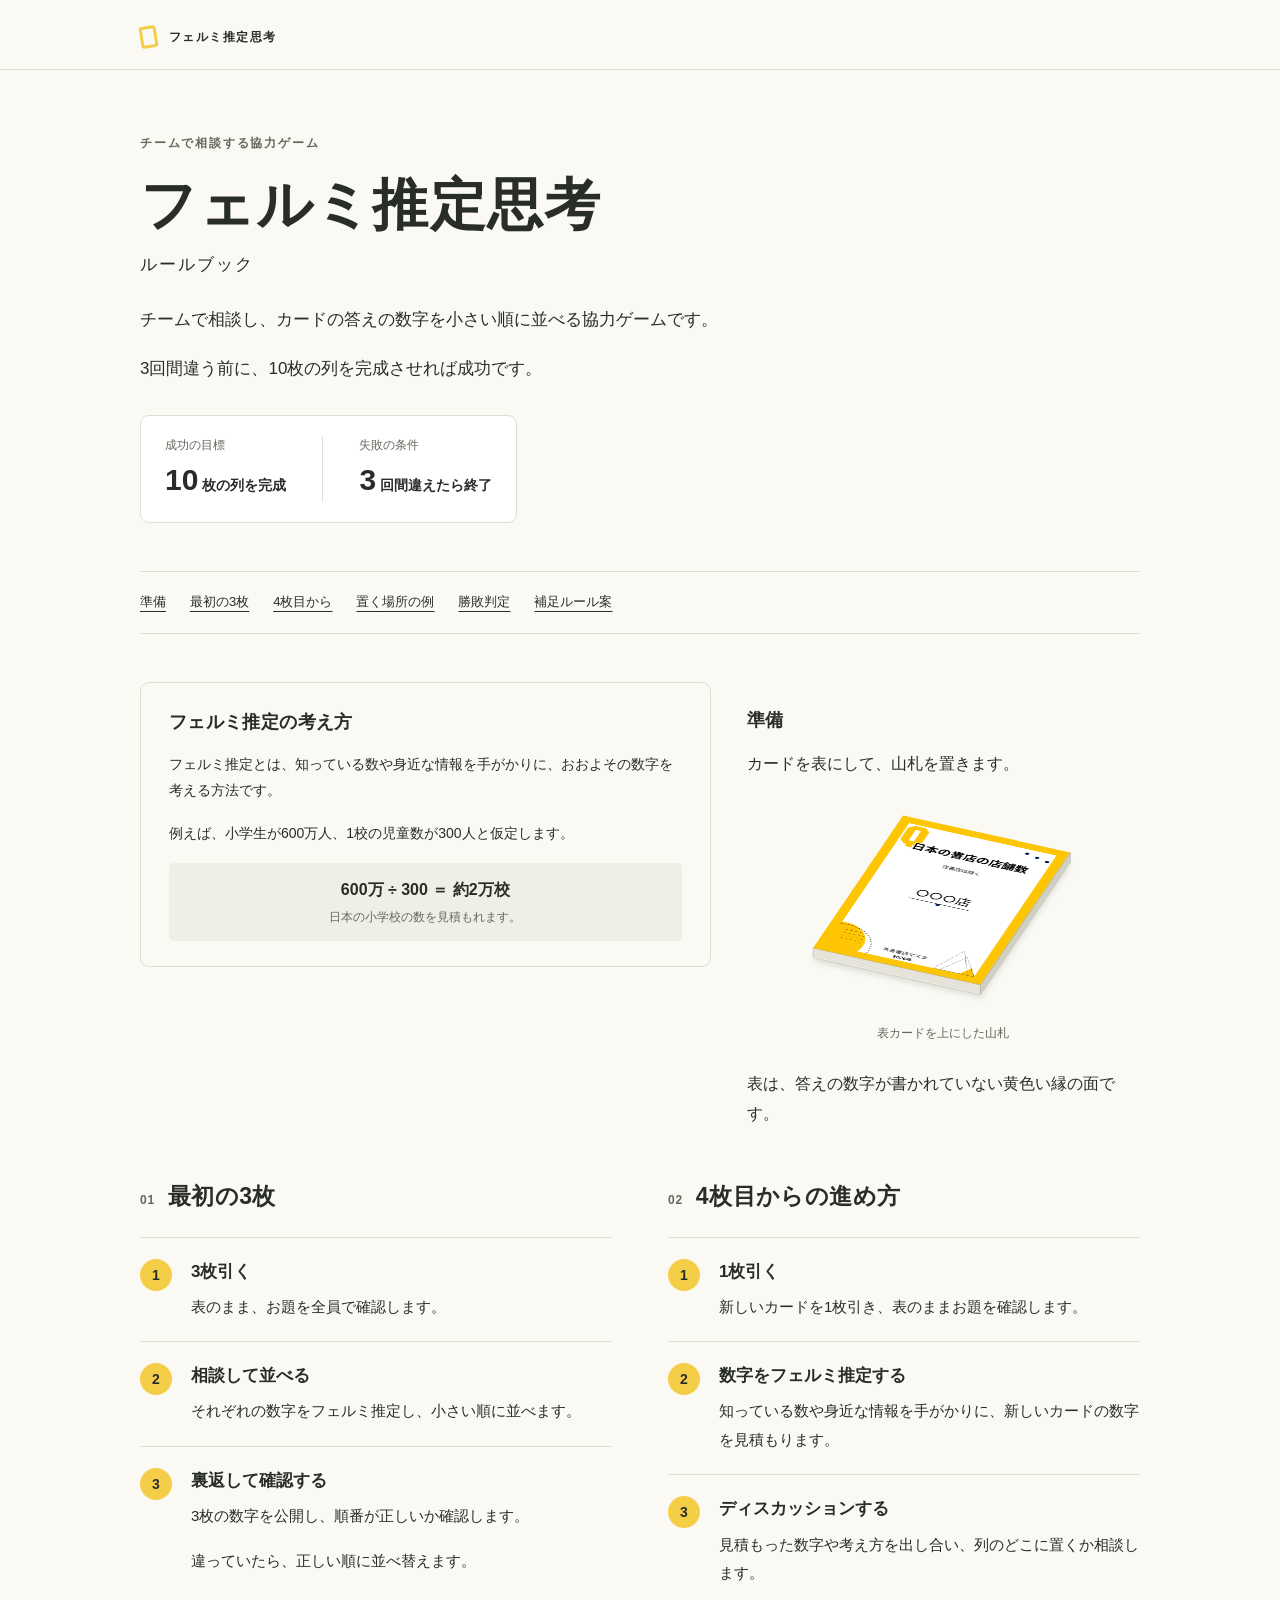
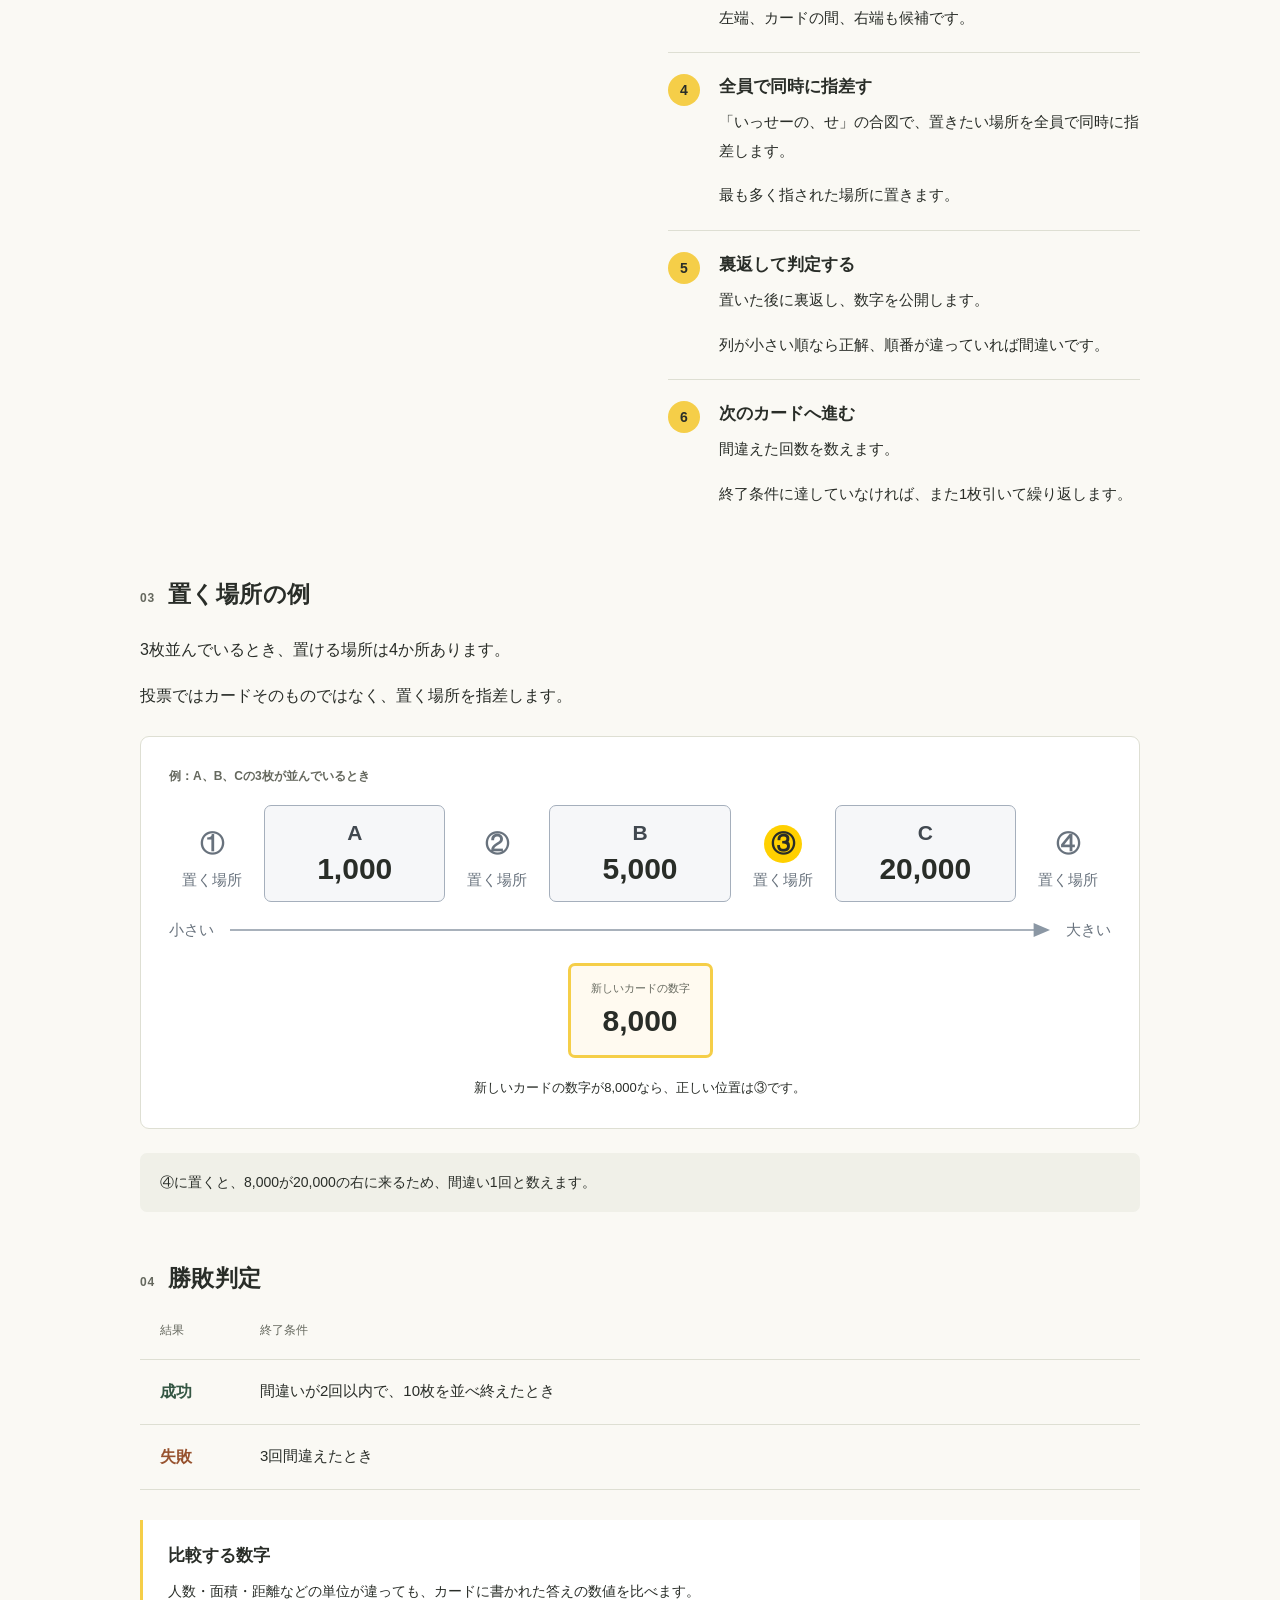
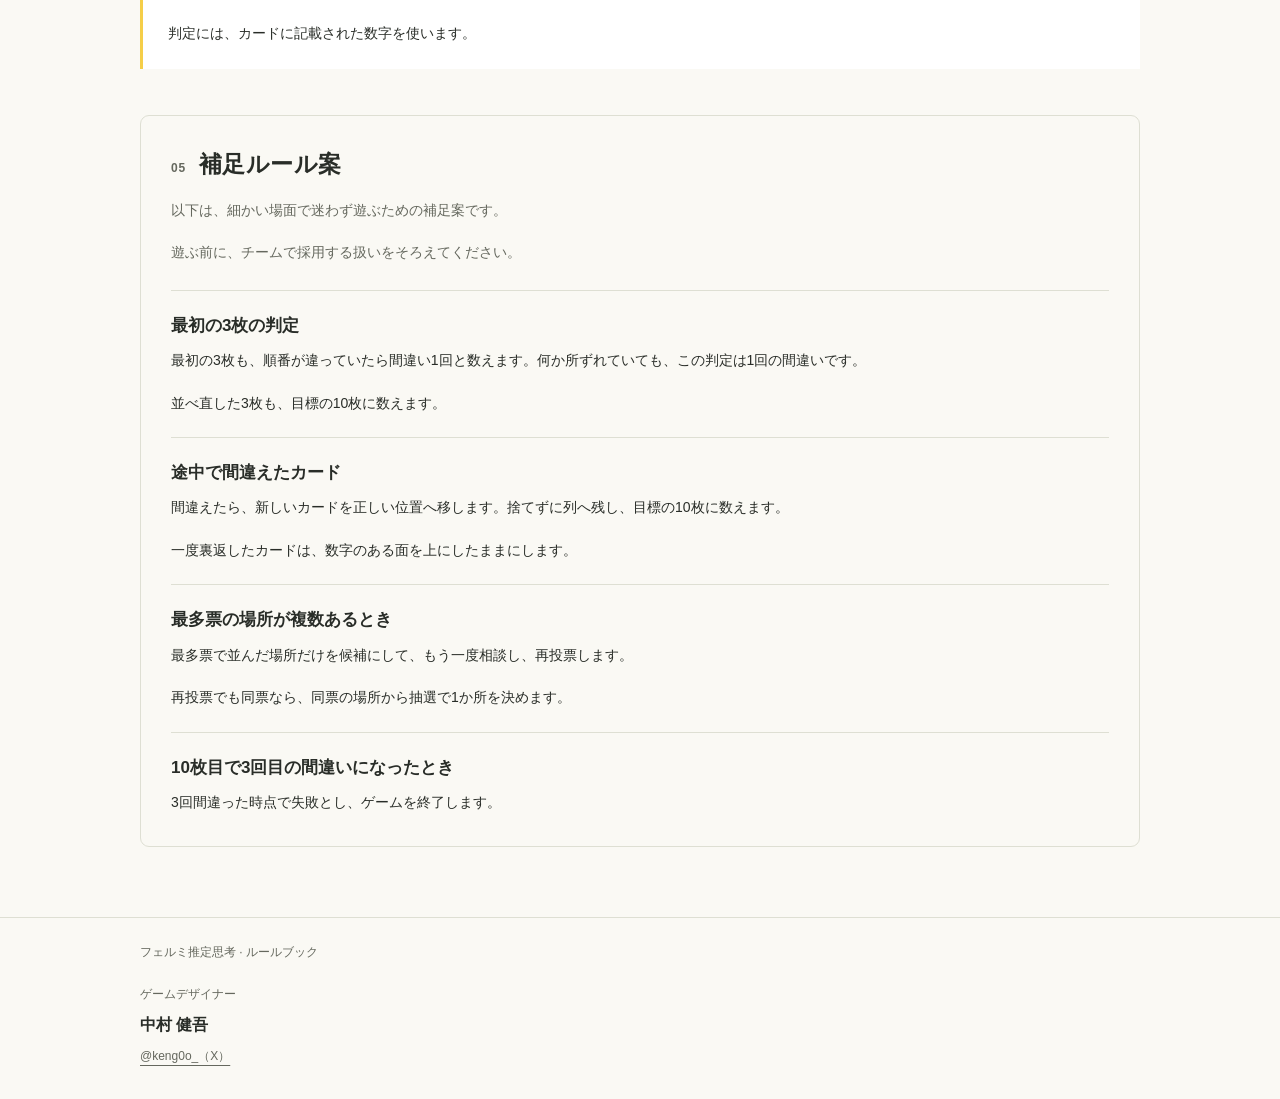
==== fermi/index.html @ b6923ceb "Refresh cached deck illustration" ====
<!doctype html>
<html lang="ja">
<head>
  <meta charset="utf-8">
  <meta name="viewport" content="width=device-width, initial-scale=1">
  <meta name="theme-color" content="#f5ce48">
  <meta name="description" content="チームで相談し、カードの答えの数字を小さい順に並べる協力ゲーム「フェルミ推定思考」のルールブック。3回間違う前に、10枚の列を完成させれば成功です。">
  <title>フェルミ推定思考｜ルールブック</title>
  <style>
    :root { color-scheme: light; --paper: #faf9f4; --ink: #292d28; --muted: #65685e; --line: #dedfd3; --yellow: #f5ce48; --green: #355744; }
    * { box-sizing: border-box; }
    html { scroll-behavior: smooth; scroll-padding-top: 24px; }
    body { margin: 0; background: var(--paper); color: var(--ink); font-family: -apple-system, BlinkMacSystemFont, "Hiragino Kaku Gothic ProN", "Yu Gothic", Meiryo, sans-serif; font-size: 16px; line-height: 1.9; overflow-wrap: anywhere; }
    a { color: inherit; text-decoration-thickness: 1px; text-underline-offset: 5px; }
    a:focus-visible { outline: 3px solid var(--green); outline-offset: 5px; }
    .skip { position: absolute; top: 12px; left: 12px; padding: 6px 16px; background: white; transform: translateY(-180%); }
    .skip:focus { transform: translateY(0); }
    .wrap { width: min(100% - 64px, 1000px); margin-inline: auto; }
    .masthead { padding: 26px 0 20px; border-bottom: 1px solid var(--line); font-size: 12px; font-weight: 700; letter-spacing: .12em; }
    .masthead .wrap { display: flex; align-items: center; gap: 12px; }
    .mark { width: 17px; height: 22px; border: 3px solid var(--yellow); border-radius: 3px; transform: rotate(-9deg); }
    .hero { padding: 62px 0 48px; }
    .eyebrow { margin: 0 0 14px; font-size: 12px; color: var(--muted); font-weight: 700; letter-spacing: .15em; }
    h1 { margin: 0; font-size: clamp(30px, 5.5vw, 56px); line-height: 1.3; font-weight: 800; letter-spacing: .02em; }
    .subtitle { display: block; margin-top: 13px; font-size: 17px; font-weight: 500; letter-spacing: .12em; }
    .intro { max-width: 620px; margin: 28px 0 0; font-size: 17px; }
    .goal { display: flex; gap: 36px; margin: 30px 0 0; padding: 20px 24px; width: fit-content; border: 1px solid var(--line); background: #fff; border-radius: 9px; }
    .goal div + div { padding-left: 36px; border-left: 1px solid var(--line); }
    .goal dt { font-size: 12px; color: var(--muted); line-height: 1.5; }
    .goal dd { margin: 3px 0 0; font-size: 14px; font-weight: 700; line-height: 1.5; }
    .goal strong { font-size: 30px; margin-right: 4px; }
    .contents { display: flex; flex-wrap: wrap; gap: 10px 24px; padding: 18px 0; border-block: 1px solid var(--line); font-size: 13px; }
    main { padding-bottom: 70px; }
    .section { padding-top: 48px; }
    .section-head { display: flex; align-items: baseline; gap: 13px; margin-bottom: 22px; }
    .section-number { color: var(--muted); font-size: 12px; font-weight: 600; letter-spacing: .06em; }
    h2 { margin: 0; font-size: 23px; line-height: 1.6; letter-spacing: .02em; }
    h3 { margin: 0 0 8px; font-size: 17px; line-height: 1.6; }
    p { margin: 0 0 16px; }
    p:last-child { margin-bottom: 0; }
    .basics { display: grid; grid-template-columns: 1.45fr 1fr; gap: 36px; align-items: start; }
    .explanation { padding: 25px 28px; border: 1px solid var(--line); border-radius: 9px; }
    .explanation h2 { font-size: 18px; margin-bottom: 14px; }
    .explanation p { font-size: 14px; }
    .formula { margin-top: 17px; padding: 12px 16px; border-radius: 5px; background: #efefe6; font-size: 16px; font-weight: 700; text-align: center; }
    .formula small { display: block; font-size: 12px; font-weight: 400; color: var(--muted); }
    .prepare { padding-top: 24px; }
    .prepare h2 { font-size: 18px; margin-bottom: 14px; }
    .deck-figure { margin: 20px 0 24px; text-align: center; }
    .deck-figure img { display: block; width: min(100%, 300px); height: auto; margin-inline: auto; }
    .deck-figure figcaption { margin-top: 6px; font-size: 12px; color: var(--muted); }
    .steps { list-style: none; margin: 0; padding: 0; counter-reset: step; }
    .steps li { counter-increment: step; display: grid; grid-template-columns: 35px 1fr; column-gap: 16px; padding: 20px 0; border-top: 1px solid var(--line); }
    .steps li::before { content: counter(step); display: grid; place-items: center; width: 32px; height: 32px; margin-top: 1px; background: var(--yellow); border-radius: 50%; font-size: 14px; font-weight: 800; line-height: 1; }
    .steps p { font-size: 15px; }
    .play { display: grid; grid-template-columns: 1fr 1fr; gap: 56px; }
    .play .section-head { min-height: 37px; }
    .figure { margin: 24px 0; padding: 28px; border: 1px solid var(--line); background: white; border-radius: 9px; }
    .figure-label { margin: 0 0 17px; font-size: 12px; font-weight: 700; color: var(--muted); }
    .insertion { display: grid; grid-template-columns: 1fr 2.1fr 1fr 2.1fr 1fr 2.1fr 1fr; align-items: start; gap: 9px; }
    .slot { display: flex; flex-direction: column; align-items: center; gap: 6px; padding-top: 20px; color: #68727d; line-height: 1.4; }
    .slot-number { display: grid; place-items: center; width: 38px; height: 38px; border-radius: 50%; font-size: 24px; font-weight: 600; }
    .slot.correct .slot-number { color: #292d28; background: #ffd000; }
    .slot-label { font-size: 15px; white-space: nowrap; }
    .number-card { padding: 13px 6px; border: 1.5px solid #a5afbc; border-radius: 7px; background: #f6f7f9; text-align: center; font-size: 30px; font-weight: 750; line-height: 1.3; font-variant-numeric: tabular-nums; white-space: nowrap; }
    .card-label { display: block; margin-bottom: 3px; font-size: 21px; color: #414850; }
    .order-direction { display: flex; align-items: center; gap: 16px; margin-top: 17px; color: #68727d; font-size: 15px; line-height: 1.5; }
    .order-direction span { white-space: nowrap; }
    .order-direction svg { flex: 1; min-width: 0; height: 20px; }
    .new-card { width: 145px; margin: 22px auto 0; padding: 15px 10px; border: 3px solid var(--yellow); background: #fffaf0; }
    .new-card small { display: block; font-size: 11px; font-weight: 500; color: var(--muted); margin-bottom: 5px; }
    .figure figcaption { margin-top: 18px; font-size: 13px; text-align: center; }
    .note { padding: 16px 20px; background: #f0f0e8; border-radius: 7px; font-size: 14px; }
    .results { width: 100%; border-collapse: collapse; margin-top: 18px; font-size: 15px; }
    .results th, .results td { padding: 17px 20px; text-align: left; border-bottom: 1px solid var(--line); vertical-align: top; }
    .results thead th { padding-top: 0; font-size: 12px; color: var(--muted); font-weight: 500; }
    .results tbody th { width: 100px; font-size: 16px; white-space: nowrap; }
    .success { color: var(--green); }
    .failure { color: #97522e; }
    .compare { margin-top: 30px; padding: 22px 25px; border-left: 3px solid var(--yellow); background: #fff; }
    .compare p { font-size: 14px; }
    .optional { margin-top: 46px; padding: 30px; border: 1px solid var(--line); border-radius: 9px; }
    .optional .section-head { margin-bottom: 14px; }
    .optional-intro { margin-bottom: 24px; font-size: 14px; color: var(--muted); }
    .optional-rule { padding: 21px 0; border-top: 1px solid var(--line); }
    .optional-rule:last-child { padding-bottom: 0; }
    .optional-rule p { font-size: 14px; }
    footer { border-top: 1px solid var(--line); padding: 23px 0 32px; font-size: 12px; color: var(--muted); }
    .designer-credit { margin-top: 20px; }
    .designer-credit p { margin-bottom: 4px; }
    .designer-credit p:last-child { margin-bottom: 0; }
    .designer-name { font-size: 16px; font-weight: 700; color: var(--ink); }
    @media (max-width: 720px) {
      .wrap { width: calc(100% - 40px); }
      .masthead { padding: 20px 0 16px; }
      .hero { padding: 38px 0 30px; }
      .intro { font-size: 15px; margin-top: 24px; }
      .goal { gap: 20px; padding: 16px 20px; width: 100%; }
      .goal div { flex: 1; }
      .goal div + div { padding-left: 20px; }
      .goal strong { font-size: 28px; }
      .contents { gap: 9px 19px; font-size: 12px; }
      .basics, .play { grid-template-columns: 1fr; gap: 0; }
      .section { padding-top: 35px; }
      h2 { font-size: 21px; }
      .explanation { padding: 21px; }
      .prepare { padding-top: 28px; }
      .steps li { column-gap: 12px; }
      .figure { padding: 20px 12px; }
      .insertion { grid-template-columns: minmax(22px, .6fr) minmax(0, 1.5fr) minmax(22px, .6fr) minmax(0, 1.5fr) minmax(22px, .6fr) minmax(0, 1.5fr) minmax(22px, .6fr); gap: 3px; }
      .slot { gap: 5px; padding-top: 10px; }
      .slot-number { width: 100%; max-width: 26px; height: auto; aspect-ratio: 1; font-size: 18px; }
      .slot-label { font-size: 11px; text-align: center; }
      .slot-label span { display: block; }
      .number-card { font-size: clamp(12px, 3.5vw, 22px); padding: 12px 2px; }
      .card-label { font-size: 16px; margin-bottom: 5px; }
      .order-direction { gap: 8px; margin-top: 12px; font-size: 12px; }
      .new-card { width: 118px; padding: 11px 6px; font-size: 20px; }
      .figure figcaption { text-align: left; padding-inline: 6px; }
      .results th, .results td { padding: 15px 9px; }
      .results tbody th { width: 63px; }
      .compare { padding: 20px; }
      .optional { padding: 23px 20px; margin-top: 35px; }
      main { padding-bottom: 45px; }
    }
    @media (prefers-reduced-motion: reduce) { html { scroll-behavior: auto; } }
    @media print {
      body { background: white; font-size: 11pt; line-height: 1.6; }
      .wrap { width: 100%; max-width: none; }
      .masthead, .contents, .skip { display: none; }
      .hero { padding: 0 0 20px; }
      h1 { font-size: 28pt; }
      .intro { font-size: 11pt; margin-top: 15px; }
      .goal { margin-top: 16px; padding: 12px 20px; }
      .section { padding-top: 24px; }
      .basics, .play { display: block; }
      .prepare { padding-top: 20px; }
      .steps li { padding: 12px 0; break-inside: avoid; }
      .figure, .deck-figure, .results tr, .compare, .optional-rule { break-inside: avoid; }
      .optional { margin-top: 24px; padding: 20px; }
      h2, h3 { break-after: avoid; }
      main { padding-bottom: 0; }
      footer { margin-top: 24px; padding: 16px 0 0; break-inside: avoid; }
      * { print-color-adjust: exact; -webkit-print-color-adjust: exact; }
    }
  </style>
</head>
<body>
  <a class="skip" href="#rules">ルール本文へ</a>
  <header>
    <div class="masthead"><div class="wrap"><span class="mark" aria-hidden="true"></span>フェルミ推定思考</div></div>
    <div class="hero wrap">
      <p class="eyebrow">チームで相談する協力ゲーム</p>
      <h1>フェルミ推定思考<span class="subtitle">ルールブック</span></h1>
      <div class="intro">
        <p>チームで相談し、カードの答えの数字を小さい順に並べる協力ゲームです。</p>
        <p>3回間違う前に、10枚の列を完成させれば成功です。</p>
      </div>
      <dl class="goal">
        <div><dt>成功の目標</dt><dd><strong>10</strong>枚の列を完成</dd></div>
        <div><dt>失敗の条件</dt><dd><strong>3</strong>回間違えたら終了</dd></div>
      </dl>
    </div>
  </header>
  <main class="wrap" id="rules">
    <nav class="contents" aria-label="目次">
      <a href="#prepare">準備</a>
      <a href="#first-three">最初の3枚</a>
      <a href="#next-cards">4枚目から</a>
      <a href="#placement">置く場所の例</a>
      <a href="#result">勝敗判定</a>
      <a href="#optional">補足ルール案</a>
    </nav>
    <div class="basics section">
      <section class="explanation" aria-labelledby="estimation-title">
        <h2 id="estimation-title">フェルミ推定の考え方</h2>
        <p>フェルミ推定とは、知っている数や身近な情報を手がかりに、おおよその数字を考える方法です。</p>
        <p>例えば、小学生が600万人、1校の児童数が300人と仮定します。</p>
        <div class="formula">600万 ÷ 300 ＝ 約2万校<small>日本の小学校の数を見積もれます。</small></div>
      </section>
      <section class="prepare" id="prepare" aria-labelledby="prepare-title">
        <h2 id="prepare-title">準備</h2>
        <p>カードを表にして、山札を置きます。</p>
        <figure class="deck-figure">
          <img src="./assets/card-deck.svg?v=flat-stack" width="398" height="288" alt="黄色い縁の表カードを上にして、卓上に平らに重ねた山札。先頭のお題は「日本の書店の店舗数」です。" decoding="async">
          <figcaption>表カードを上にした山札</figcaption>
        </figure>
        <p>表は、答えの数字が書かれていない黄色い縁の面です。</p>
      </section>
    </div>
    <div class="play">
      <section class="section" id="first-three" aria-labelledby="first-title">
        <div class="section-head"><span class="section-number" aria-hidden="true">01</span><h2 id="first-title">最初の3枚</h2></div>
        <ol class="steps">
          <li><div><h3>3枚引く</h3><p>表のまま、お題を全員で確認します。</p></div></li>
          <li><div><h3>相談して並べる</h3><p>それぞれの数字をフェルミ推定し、小さい順に並べます。</p></div></li>
          <li><div><h3>裏返して確認する</h3><p>3枚の数字を公開し、順番が正しいか確認します。</p><p>違っていたら、正しい順に並べ替えます。</p></div></li>
        </ol>
      </section>
      <section class="section" id="next-cards" aria-labelledby="next-title">
        <div class="section-head"><span class="section-number" aria-hidden="true">02</span><h2 id="next-title">4枚目からの進め方</h2></div>
        <ol class="steps">
          <li><div><h3>1枚引く</h3><p>新しいカードを1枚引き、表のままお題を確認します。</p></div></li>
          <li><div><h3>数字をフェルミ推定する</h3><p>知っている数や身近な情報を手がかりに、新しいカードの数字を見積もります。</p></div></li>
          <li><div><h3>ディスカッションする</h3><p>見積もった数字や考え方を出し合い、列のどこに置くか相談します。</p><p>左端、カードの間、右端も候補です。</p></div></li>
          <li><div><h3>全員で同時に指差す</h3><p>「いっせーの、せ」の合図で、置きたい場所を全員で同時に指差します。</p><p>最も多く指された場所に置きます。</p></div></li>
          <li><div><h3>裏返して判定する</h3><p>置いた後に裏返し、数字を公開します。</p><p>列が小さい順なら正解、順番が違っていれば間違いです。</p></div></li>
          <li><div><h3>次のカードへ進む</h3><p>間違えた回数を数えます。</p><p>終了条件に達していなければ、また1枚引いて繰り返します。</p></div></li>
        </ol>
      </section>
    </div>
    <section class="section" id="placement" aria-labelledby="placement-title">
      <div class="section-head"><span class="section-number" aria-hidden="true">03</span><h2 id="placement-title">置く場所の例</h2></div>
      <p>3枚並んでいるとき、置ける場所は4か所あります。</p>
      <p>投票ではカードそのものではなく、置く場所を指差します。</p>
      <figure class="figure">
        <p class="figure-label">例：A、B、Cの3枚が並んでいるとき</p>
        <div class="placement-diagram" role="img" aria-label="カードAは1,000、Bは5,000、Cは20,000で、左から小さい順に並んでいます。置く場所は、Aの左が①、AとBの間が②、BとCの間が③、Cの右が④です。8,000を置く正しい場所の③を黄色で示しています。">
          <div class="insertion" aria-hidden="true">
            <div class="slot"><span class="slot-number">①</span><span class="slot-label">置く<span>場所</span></span></div>
            <div class="number-card"><span class="card-label">A</span>1,000</div>
            <div class="slot"><span class="slot-number">②</span><span class="slot-label">置く<span>場所</span></span></div>
            <div class="number-card"><span class="card-label">B</span>5,000</div>
            <div class="slot correct"><span class="slot-number">③</span><span class="slot-label">置く<span>場所</span></span></div>
            <div class="number-card"><span class="card-label">C</span>20,000</div>
            <div class="slot"><span class="slot-number">④</span><span class="slot-label">置く<span>場所</span></span></div>
          </div>
          <div class="order-direction" aria-hidden="true">
            <span>小さい</span>
            <svg viewBox="0 0 800 20" preserveAspectRatio="none"><path d="M0 10H786" stroke="#8b97a4" stroke-width="1.5"/><path d="M784 3L800 10L784 17Z" fill="#8b97a4"/></svg>
            <span>大きい</span>
          </div>
        </div>
        <div class="number-card new-card"><small>新しいカードの数字</small>8,000</div>
        <figcaption>新しいカードの数字が8,000なら、正しい位置は③です。</figcaption>
      </figure>
      <p class="note">④に置くと、8,000が20,000の右に来るため、間違い1回と数えます。</p>
    </section>
    <section class="section" id="result" aria-labelledby="result-title">
      <div class="section-head"><span class="section-number" aria-hidden="true">04</span><h2 id="result-title">勝敗判定</h2></div>
      <table class="results" aria-label="ゲームの結果と終了条件">
        <thead><tr><th scope="col">結果</th><th scope="col">終了条件</th></tr></thead>
        <tbody>
          <tr><th scope="row" class="success">成功</th><td>間違いが2回以内で、10枚を並べ終えたとき</td></tr>
          <tr><th scope="row" class="failure">失敗</th><td>3回間違えたとき</td></tr>
        </tbody>
      </table>
      <div class="compare">
        <h3>比較する数字</h3>
        <p>人数・面積・距離などの単位が違っても、カードに書かれた答えの数値を比べます。</p>
        <p>判定には、カードに記載された数字を使います。</p>
      </div>
    </section>
    <section class="optional" id="optional" aria-labelledby="optional-title">
      <div class="section-head"><span class="section-number" aria-hidden="true">05</span><h2 id="optional-title">補足ルール案</h2></div>
      <div class="optional-intro">
        <p>以下は、細かい場面で迷わず遊ぶための補足案です。</p>
        <p>遊ぶ前に、チームで採用する扱いをそろえてください。</p>
      </div>
      <div class="optional-rule">
        <h3>最初の3枚の判定</h3>
        <p>最初の3枚も、順番が違っていたら間違い1回と数えます。何か所ずれていても、この判定は1回の間違いです。</p>
        <p>並べ直した3枚も、目標の10枚に数えます。</p>
      </div>
      <div class="optional-rule">
        <h3>途中で間違えたカード</h3>
        <p>間違えたら、新しいカードを正しい位置へ移します。捨てずに列へ残し、目標の10枚に数えます。</p>
        <p>一度裏返したカードは、数字のある面を上にしたままにします。</p>
      </div>
      <div class="optional-rule">
        <h3>最多票の場所が複数あるとき</h3>
        <p>最多票で並んだ場所だけを候補にして、もう一度相談し、再投票します。</p>
        <p>再投票でも同票なら、同票の場所から抽選で1か所を決めます。</p>
      </div>
      <div class="optional-rule">
        <h3>10枚目で3回目の間違いになったとき</h3>
        <p>3回間違った時点で失敗とし、ゲームを終了します。</p>
      </div>
    </section>
  </main>
  <footer>
    <div class="wrap">
      <p>フェルミ推定思考 · ルールブック</p>
      <div class="designer-credit">
        <p>ゲームデザイナー</p>
        <p class="designer-name">中村 健吾</p>
        <p><a href="https://x.com/keng0o_" target="_blank" rel="noopener noreferrer">@keng0o_（X）</a></p>
      </div>
    </div>
  </footer>
</body>
</html>
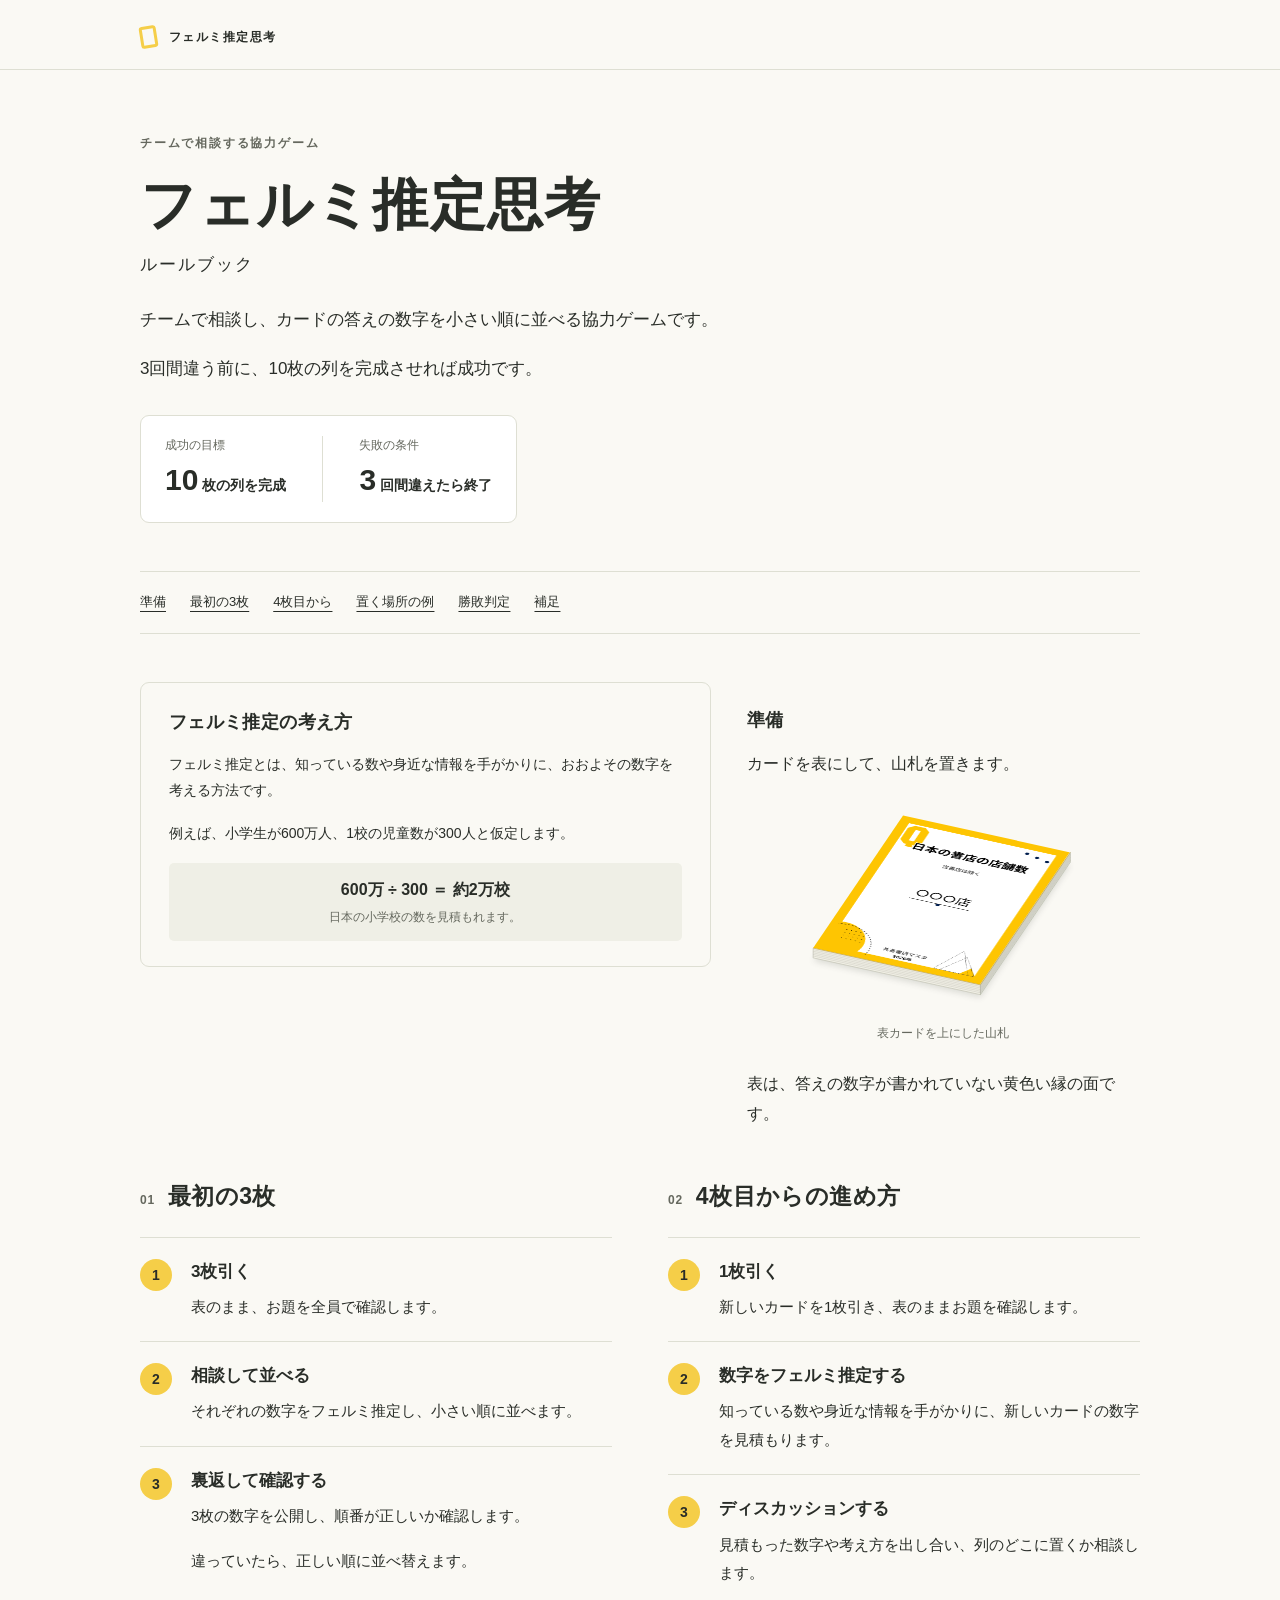
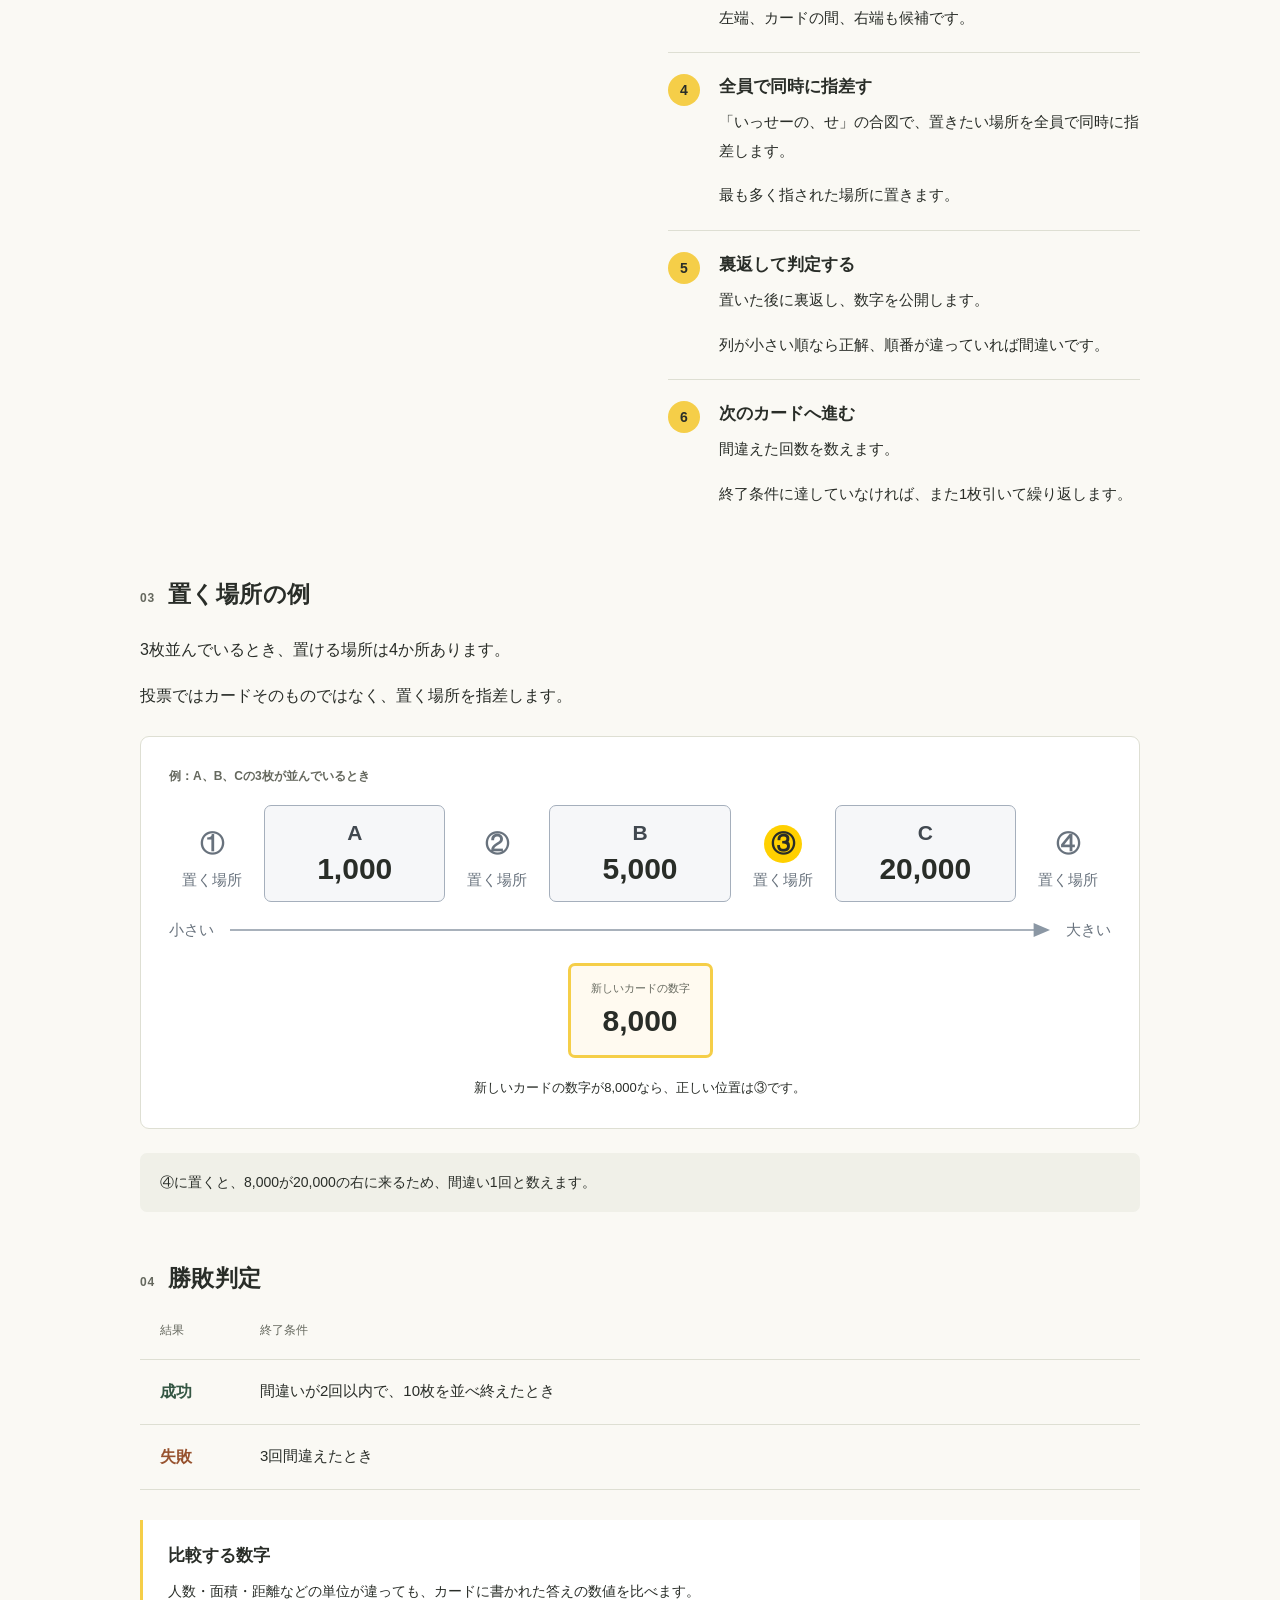
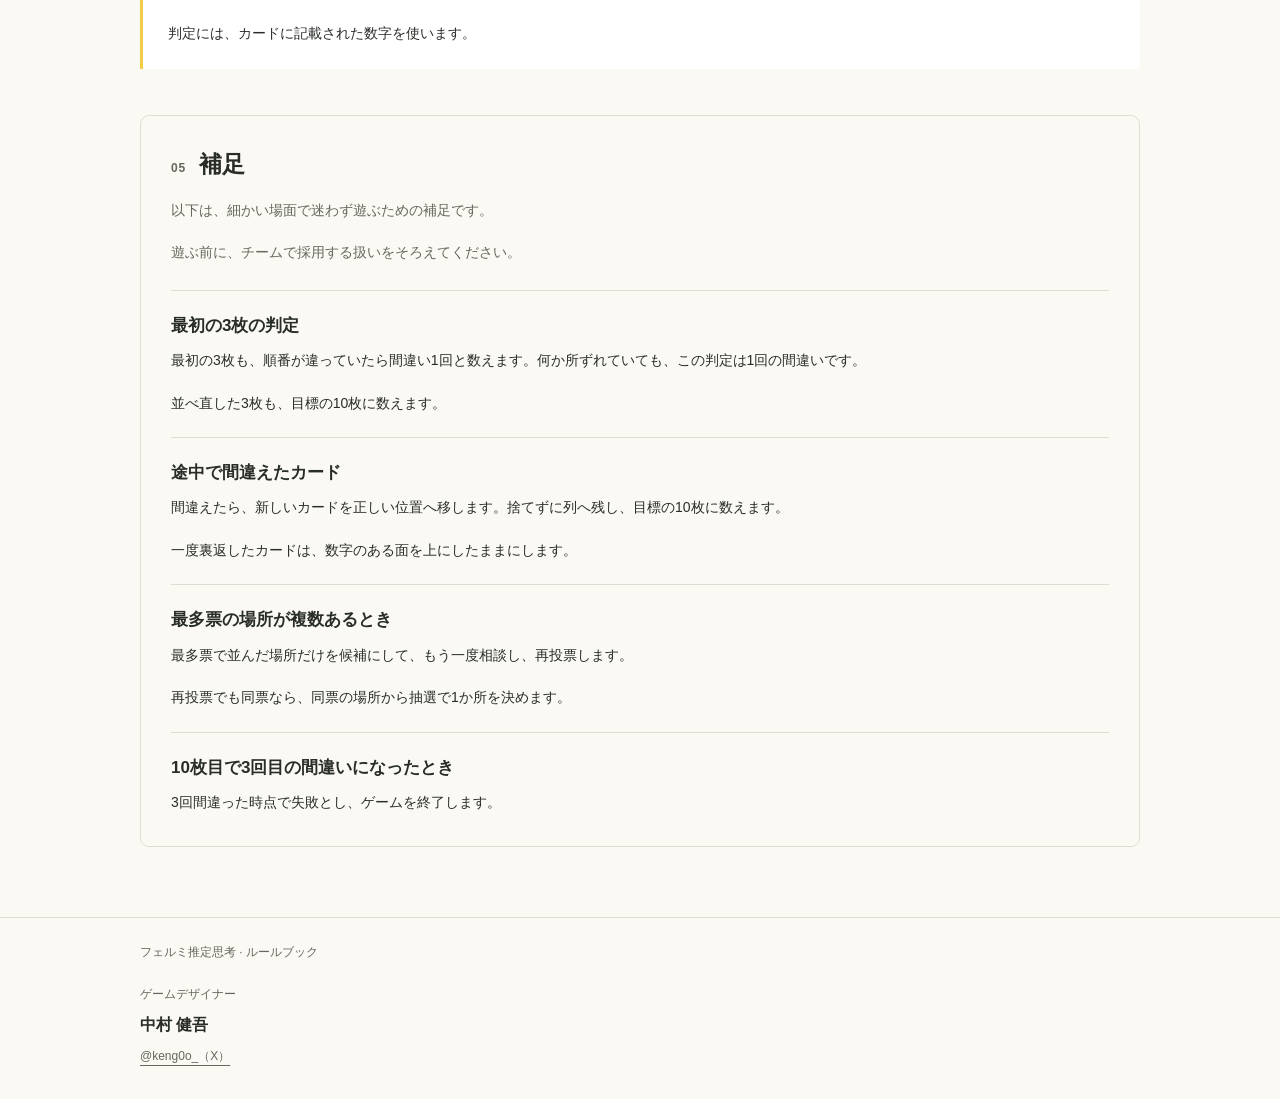
==== commit 16397e72: "Rename supplemental rules heading" ====
--- a/fermi/index.html
+++ b/fermi/index.html
@@ -169,7 +169,7 @@
       <a href="#next-cards">4枚目から</a>
       <a href="#placement">置く場所の例</a>
       <a href="#result">勝敗判定</a>
-      <a href="#optional">補足ルール案</a>
+      <a href="#optional">補足</a>
     </nav>
     <div class="basics section">
       <section class="explanation" aria-labelledby="estimation-title">
@@ -252,9 +252,9 @@
       </div>
     </section>
     <section class="optional" id="optional" aria-labelledby="optional-title">
-      <div class="section-head"><span class="section-number" aria-hidden="true">05</span><h2 id="optional-title">補足ルール案</h2></div>
+      <div class="section-head"><span class="section-number" aria-hidden="true">05</span><h2 id="optional-title">補足</h2></div>
       <div class="optional-intro">
-        <p>以下は、細かい場面で迷わず遊ぶための補足案です。</p>
+        <p>以下は、細かい場面で迷わず遊ぶための補足です。</p>
         <p>遊ぶ前に、チームで採用する扱いをそろえてください。</p>
       </div>
       <div class="optional-rule">
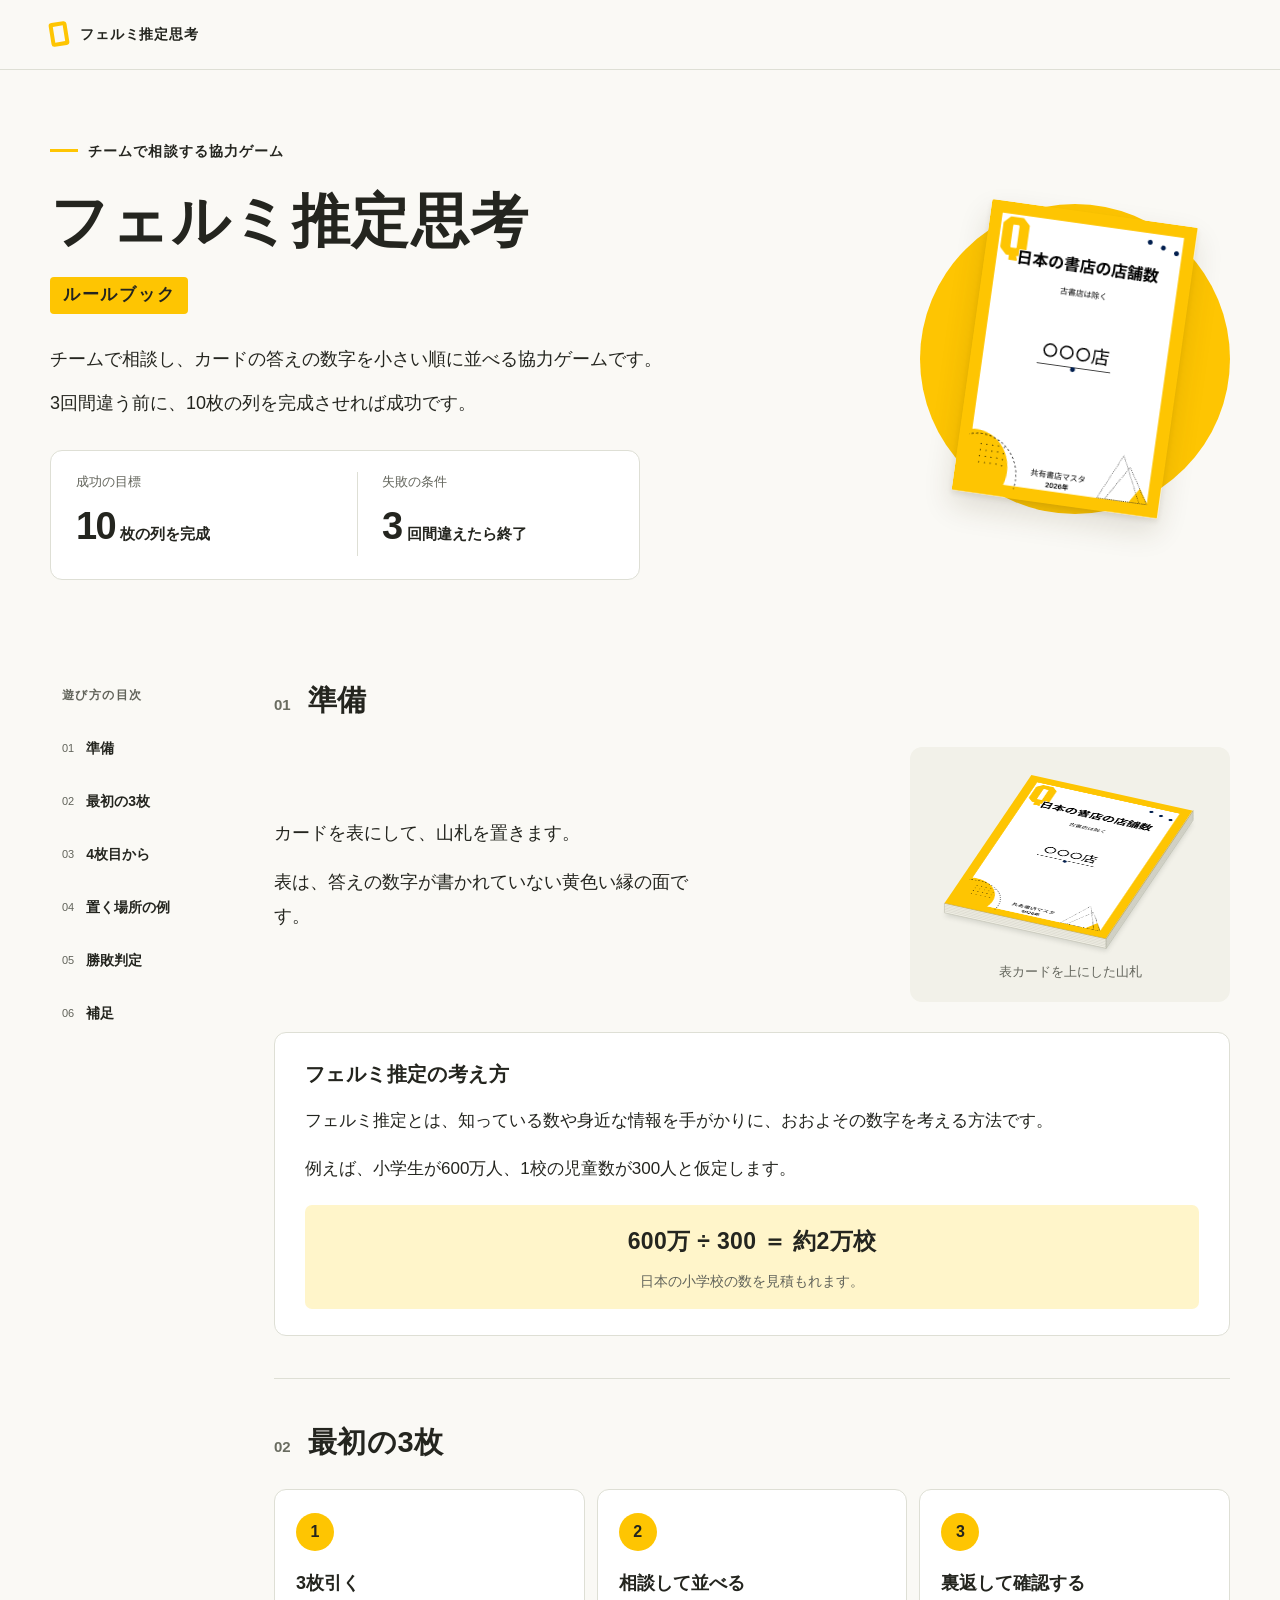
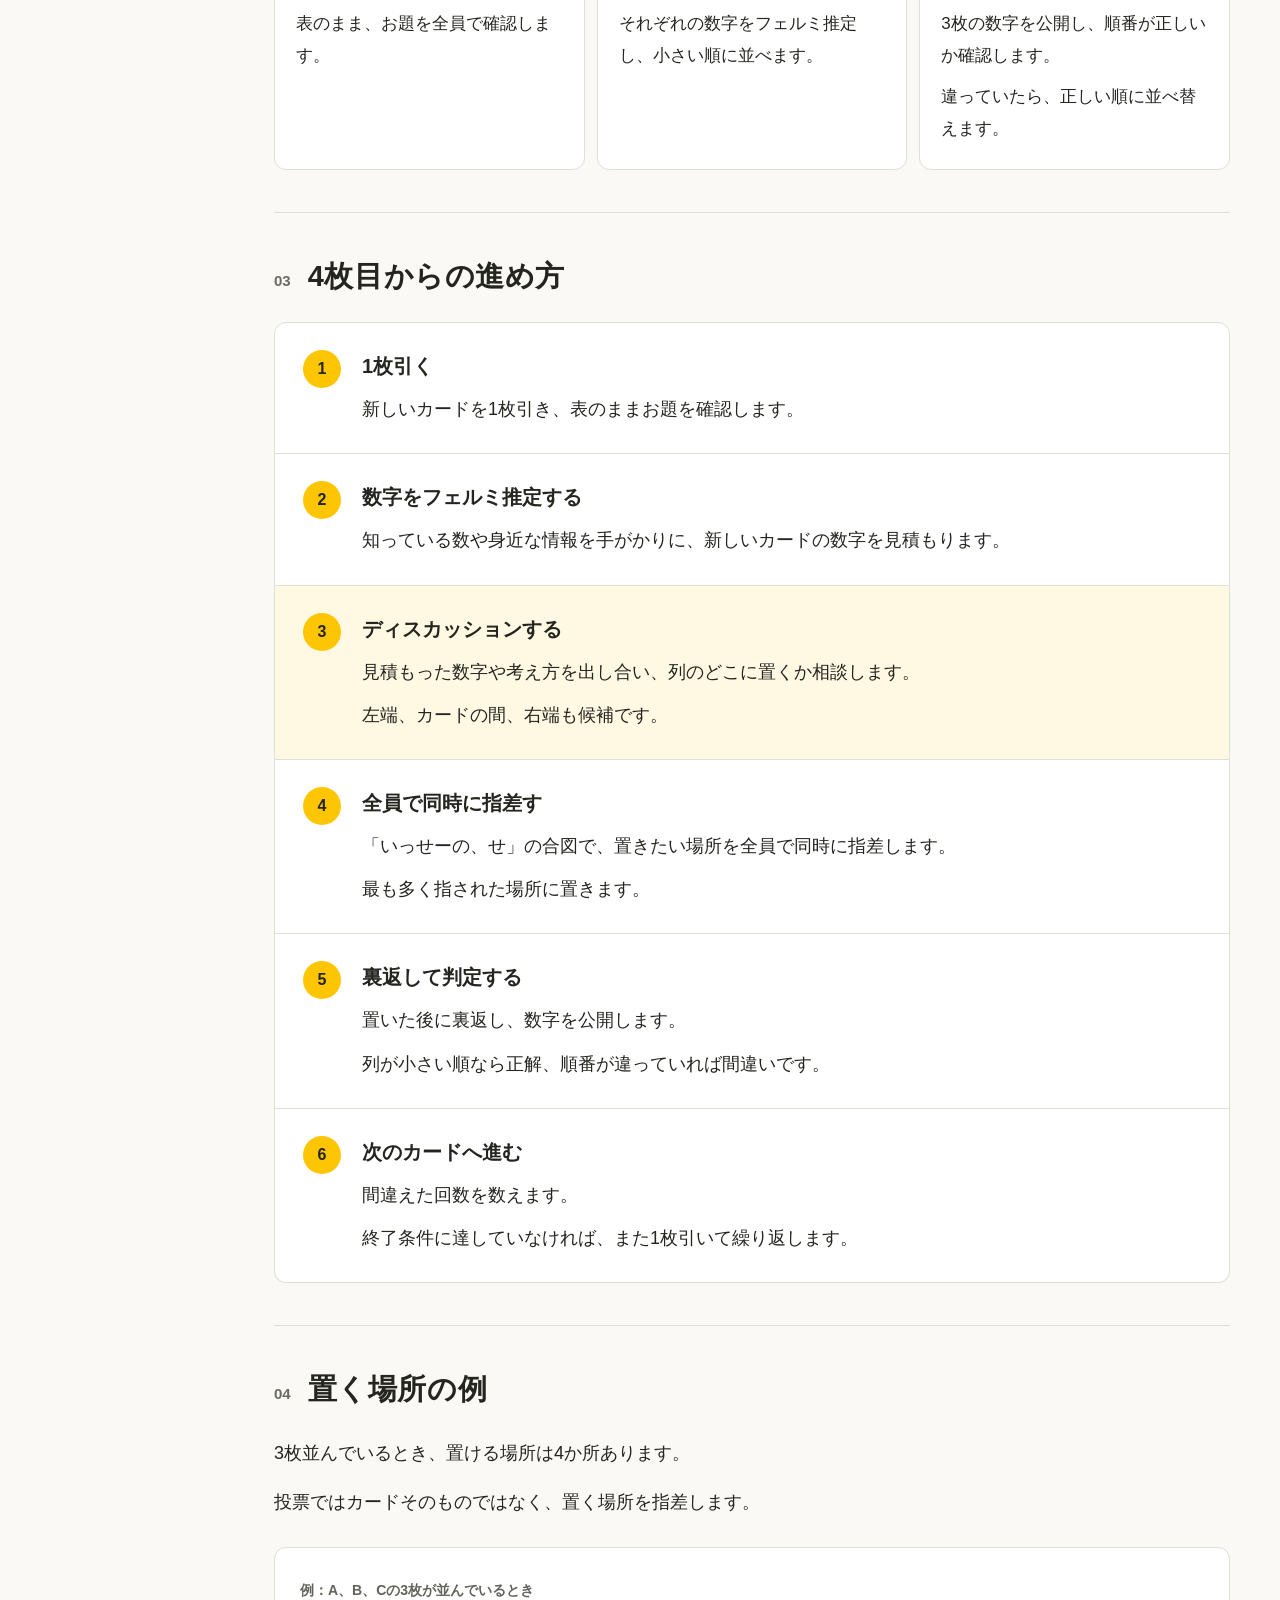
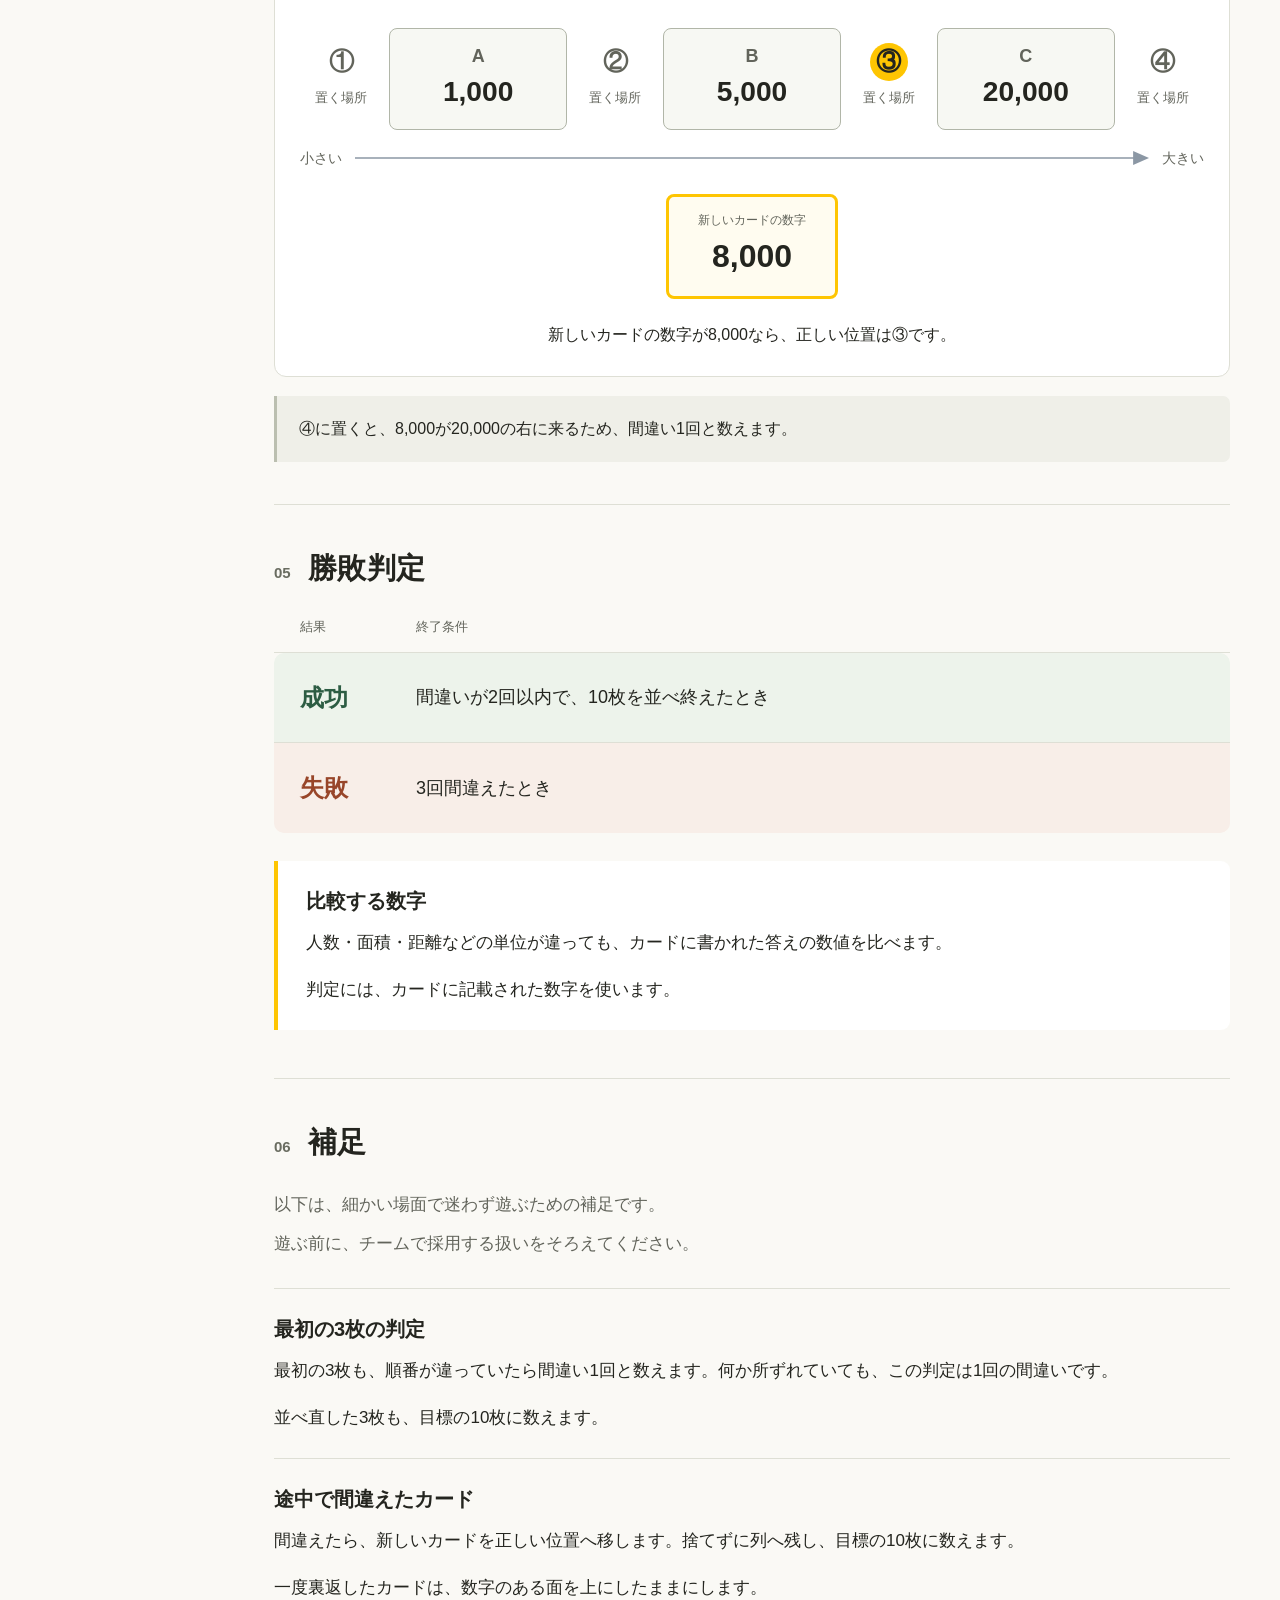
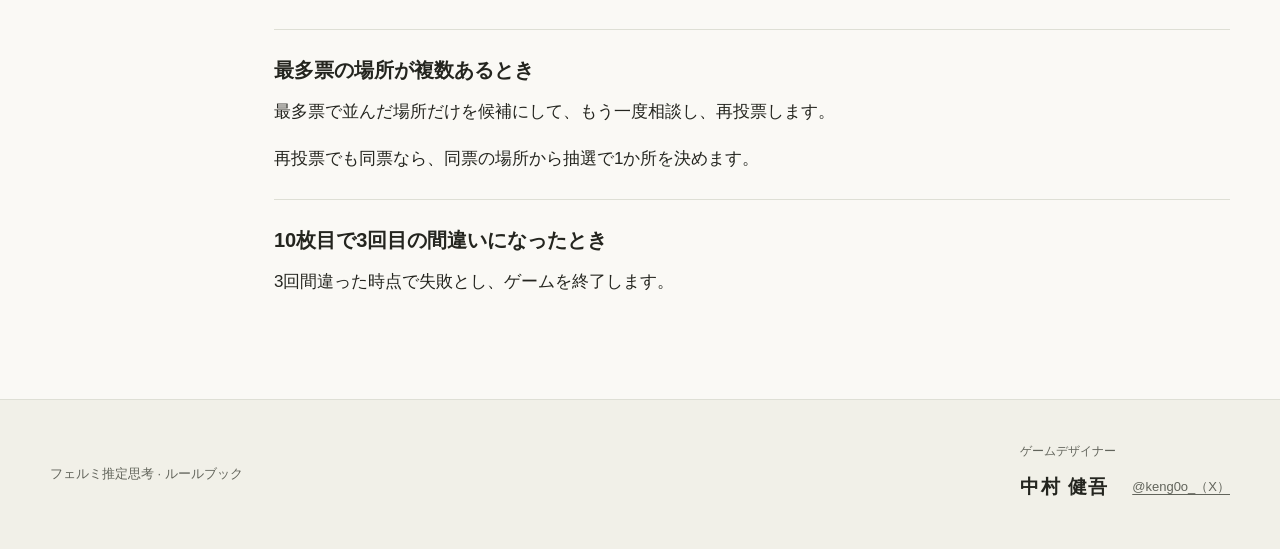
==== commit 9bb8231f: "Improve rulebook readability and visual design" ====
--- a/fermi/index.html
+++ b/fermi/index.html
@@ -3,153 +3,17 @@
 <head>
   <meta charset="utf-8">
   <meta name="viewport" content="width=device-width, initial-scale=1">
-  <meta name="theme-color" content="#f5ce48">
+  <meta name="theme-color" content="#fec502">
   <meta name="description" content="チームで相談し、カードの答えの数字を小さい順に並べる協力ゲーム「フェルミ推定思考」のルールブック。3回間違う前に、10枚の列を完成させれば成功です。">
   <title>フェルミ推定思考｜ルールブック</title>
-  <style>
-    :root { color-scheme: light; --paper: #faf9f4; --ink: #292d28; --muted: #65685e; --line: #dedfd3; --yellow: #f5ce48; --green: #355744; }
-    * { box-sizing: border-box; }
-    html { scroll-behavior: smooth; scroll-padding-top: 24px; }
-    body { margin: 0; background: var(--paper); color: var(--ink); font-family: -apple-system, BlinkMacSystemFont, "Hiragino Kaku Gothic ProN", "Yu Gothic", Meiryo, sans-serif; font-size: 16px; line-height: 1.9; overflow-wrap: anywhere; }
-    a { color: inherit; text-decoration-thickness: 1px; text-underline-offset: 5px; }
-    a:focus-visible { outline: 3px solid var(--green); outline-offset: 5px; }
-    .skip { position: absolute; top: 12px; left: 12px; padding: 6px 16px; background: white; transform: translateY(-180%); }
-    .skip:focus { transform: translateY(0); }
-    .wrap { width: min(100% - 64px, 1000px); margin-inline: auto; }
-    .masthead { padding: 26px 0 20px; border-bottom: 1px solid var(--line); font-size: 12px; font-weight: 700; letter-spacing: .12em; }
-    .masthead .wrap { display: flex; align-items: center; gap: 12px; }
-    .mark { width: 17px; height: 22px; border: 3px solid var(--yellow); border-radius: 3px; transform: rotate(-9deg); }
-    .hero { padding: 62px 0 48px; }
-    .eyebrow { margin: 0 0 14px; font-size: 12px; color: var(--muted); font-weight: 700; letter-spacing: .15em; }
-    h1 { margin: 0; font-size: clamp(30px, 5.5vw, 56px); line-height: 1.3; font-weight: 800; letter-spacing: .02em; }
-    .subtitle { display: block; margin-top: 13px; font-size: 17px; font-weight: 500; letter-spacing: .12em; }
-    .intro { max-width: 620px; margin: 28px 0 0; font-size: 17px; }
-    .goal { display: flex; gap: 36px; margin: 30px 0 0; padding: 20px 24px; width: fit-content; border: 1px solid var(--line); background: #fff; border-radius: 9px; }
-    .goal div + div { padding-left: 36px; border-left: 1px solid var(--line); }
-    .goal dt { font-size: 12px; color: var(--muted); line-height: 1.5; }
-    .goal dd { margin: 3px 0 0; font-size: 14px; font-weight: 700; line-height: 1.5; }
-    .goal strong { font-size: 30px; margin-right: 4px; }
-    .contents { display: flex; flex-wrap: wrap; gap: 10px 24px; padding: 18px 0; border-block: 1px solid var(--line); font-size: 13px; }
-    main { padding-bottom: 70px; }
-    .section { padding-top: 48px; }
-    .section-head { display: flex; align-items: baseline; gap: 13px; margin-bottom: 22px; }
-    .section-number { color: var(--muted); font-size: 12px; font-weight: 600; letter-spacing: .06em; }
-    h2 { margin: 0; font-size: 23px; line-height: 1.6; letter-spacing: .02em; }
-    h3 { margin: 0 0 8px; font-size: 17px; line-height: 1.6; }
-    p { margin: 0 0 16px; }
-    p:last-child { margin-bottom: 0; }
-    .basics { display: grid; grid-template-columns: 1.45fr 1fr; gap: 36px; align-items: start; }
-    .explanation { padding: 25px 28px; border: 1px solid var(--line); border-radius: 9px; }
-    .explanation h2 { font-size: 18px; margin-bottom: 14px; }
-    .explanation p { font-size: 14px; }
-    .formula { margin-top: 17px; padding: 12px 16px; border-radius: 5px; background: #efefe6; font-size: 16px; font-weight: 700; text-align: center; }
-    .formula small { display: block; font-size: 12px; font-weight: 400; color: var(--muted); }
-    .prepare { padding-top: 24px; }
-    .prepare h2 { font-size: 18px; margin-bottom: 14px; }
-    .deck-figure { margin: 20px 0 24px; text-align: center; }
-    .deck-figure img { display: block; width: min(100%, 300px); height: auto; margin-inline: auto; }
-    .deck-figure figcaption { margin-top: 6px; font-size: 12px; color: var(--muted); }
-    .steps { list-style: none; margin: 0; padding: 0; counter-reset: step; }
-    .steps li { counter-increment: step; display: grid; grid-template-columns: 35px 1fr; column-gap: 16px; padding: 20px 0; border-top: 1px solid var(--line); }
-    .steps li::before { content: counter(step); display: grid; place-items: center; width: 32px; height: 32px; margin-top: 1px; background: var(--yellow); border-radius: 50%; font-size: 14px; font-weight: 800; line-height: 1; }
-    .steps p { font-size: 15px; }
-    .play { display: grid; grid-template-columns: 1fr 1fr; gap: 56px; }
-    .play .section-head { min-height: 37px; }
-    .figure { margin: 24px 0; padding: 28px; border: 1px solid var(--line); background: white; border-radius: 9px; }
-    .figure-label { margin: 0 0 17px; font-size: 12px; font-weight: 700; color: var(--muted); }
-    .insertion { display: grid; grid-template-columns: 1fr 2.1fr 1fr 2.1fr 1fr 2.1fr 1fr; align-items: start; gap: 9px; }
-    .slot { display: flex; flex-direction: column; align-items: center; gap: 6px; padding-top: 20px; color: #68727d; line-height: 1.4; }
-    .slot-number { display: grid; place-items: center; width: 38px; height: 38px; border-radius: 50%; font-size: 24px; font-weight: 600; }
-    .slot.correct .slot-number { color: #292d28; background: #ffd000; }
-    .slot-label { font-size: 15px; white-space: nowrap; }
-    .number-card { padding: 13px 6px; border: 1.5px solid #a5afbc; border-radius: 7px; background: #f6f7f9; text-align: center; font-size: 30px; font-weight: 750; line-height: 1.3; font-variant-numeric: tabular-nums; white-space: nowrap; }
-    .card-label { display: block; margin-bottom: 3px; font-size: 21px; color: #414850; }
-    .order-direction { display: flex; align-items: center; gap: 16px; margin-top: 17px; color: #68727d; font-size: 15px; line-height: 1.5; }
-    .order-direction span { white-space: nowrap; }
-    .order-direction svg { flex: 1; min-width: 0; height: 20px; }
-    .new-card { width: 145px; margin: 22px auto 0; padding: 15px 10px; border: 3px solid var(--yellow); background: #fffaf0; }
-    .new-card small { display: block; font-size: 11px; font-weight: 500; color: var(--muted); margin-bottom: 5px; }
-    .figure figcaption { margin-top: 18px; font-size: 13px; text-align: center; }
-    .note { padding: 16px 20px; background: #f0f0e8; border-radius: 7px; font-size: 14px; }
-    .results { width: 100%; border-collapse: collapse; margin-top: 18px; font-size: 15px; }
-    .results th, .results td { padding: 17px 20px; text-align: left; border-bottom: 1px solid var(--line); vertical-align: top; }
-    .results thead th { padding-top: 0; font-size: 12px; color: var(--muted); font-weight: 500; }
-    .results tbody th { width: 100px; font-size: 16px; white-space: nowrap; }
-    .success { color: var(--green); }
-    .failure { color: #97522e; }
-    .compare { margin-top: 30px; padding: 22px 25px; border-left: 3px solid var(--yellow); background: #fff; }
-    .compare p { font-size: 14px; }
-    .optional { margin-top: 46px; padding: 30px; border: 1px solid var(--line); border-radius: 9px; }
-    .optional .section-head { margin-bottom: 14px; }
-    .optional-intro { margin-bottom: 24px; font-size: 14px; color: var(--muted); }
-    .optional-rule { padding: 21px 0; border-top: 1px solid var(--line); }
-    .optional-rule:last-child { padding-bottom: 0; }
-    .optional-rule p { font-size: 14px; }
-    footer { border-top: 1px solid var(--line); padding: 23px 0 32px; font-size: 12px; color: var(--muted); }
-    .designer-credit { margin-top: 20px; }
-    .designer-credit p { margin-bottom: 4px; }
-    .designer-credit p:last-child { margin-bottom: 0; }
-    .designer-name { font-size: 16px; font-weight: 700; color: var(--ink); }
-    @media (max-width: 720px) {
-      .wrap { width: calc(100% - 40px); }
-      .masthead { padding: 20px 0 16px; }
-      .hero { padding: 38px 0 30px; }
-      .intro { font-size: 15px; margin-top: 24px; }
-      .goal { gap: 20px; padding: 16px 20px; width: 100%; }
-      .goal div { flex: 1; }
-      .goal div + div { padding-left: 20px; }
-      .goal strong { font-size: 28px; }
-      .contents { gap: 9px 19px; font-size: 12px; }
-      .basics, .play { grid-template-columns: 1fr; gap: 0; }
-      .section { padding-top: 35px; }
-      h2 { font-size: 21px; }
-      .explanation { padding: 21px; }
-      .prepare { padding-top: 28px; }
-      .steps li { column-gap: 12px; }
-      .figure { padding: 20px 12px; }
-      .insertion { grid-template-columns: minmax(22px, .6fr) minmax(0, 1.5fr) minmax(22px, .6fr) minmax(0, 1.5fr) minmax(22px, .6fr) minmax(0, 1.5fr) minmax(22px, .6fr); gap: 3px; }
-      .slot { gap: 5px; padding-top: 10px; }
-      .slot-number { width: 100%; max-width: 26px; height: auto; aspect-ratio: 1; font-size: 18px; }
-      .slot-label { font-size: 11px; text-align: center; }
-      .slot-label span { display: block; }
-      .number-card { font-size: clamp(12px, 3.5vw, 22px); padding: 12px 2px; }
-      .card-label { font-size: 16px; margin-bottom: 5px; }
-      .order-direction { gap: 8px; margin-top: 12px; font-size: 12px; }
-      .new-card { width: 118px; padding: 11px 6px; font-size: 20px; }
-      .figure figcaption { text-align: left; padding-inline: 6px; }
-      .results th, .results td { padding: 15px 9px; }
-      .results tbody th { width: 63px; }
-      .compare { padding: 20px; }
-      .optional { padding: 23px 20px; margin-top: 35px; }
-      main { padding-bottom: 45px; }
-    }
-    @media (prefers-reduced-motion: reduce) { html { scroll-behavior: auto; } }
-    @media print {
-      body { background: white; font-size: 11pt; line-height: 1.6; }
-      .wrap { width: 100%; max-width: none; }
-      .masthead, .contents, .skip { display: none; }
-      .hero { padding: 0 0 20px; }
-      h1 { font-size: 28pt; }
-      .intro { font-size: 11pt; margin-top: 15px; }
-      .goal { margin-top: 16px; padding: 12px 20px; }
-      .section { padding-top: 24px; }
-      .basics, .play { display: block; }
-      .prepare { padding-top: 20px; }
-      .steps li { padding: 12px 0; break-inside: avoid; }
-      .figure, .deck-figure, .results tr, .compare, .optional-rule { break-inside: avoid; }
-      .optional { margin-top: 24px; padding: 20px; }
-      h2, h3 { break-after: avoid; }
-      main { padding-bottom: 0; }
-      footer { margin-top: 24px; padding: 16px 0 0; break-inside: avoid; }
-      * { print-color-adjust: exact; -webkit-print-color-adjust: exact; }
-    }
-  </style>
+  <link rel="stylesheet" href="./styles.css?v=editorial-1">
 </head>
 <body>
   <a class="skip" href="#rules">ルール本文へ</a>
   <header>
     <div class="masthead"><div class="wrap"><span class="mark" aria-hidden="true"></span>フェルミ推定思考</div></div>
     <div class="hero wrap">
+      <div class="hero-copy">
       <p class="eyebrow">チームで相談する協力ゲーム</p>
       <h1>フェルミ推定思考<span class="subtitle">ルールブック</span></h1>
       <div class="intro">
@@ -160,123 +24,131 @@
         <div><dt>成功の目標</dt><dd><strong>10</strong>枚の列を完成</dd></div>
         <div><dt>失敗の条件</dt><dd><strong>3</strong>回間違えたら終了</dd></div>
       </dl>
+      </div>
+      <div class="hero-art" aria-hidden="true">
+        <span class="hero-orbit"></span>
+        <img src="./assets/card-front.png" width="222" height="314" alt="" decoding="async">
+      </div>
     </div>
   </header>
   <main class="wrap" id="rules">
     <nav class="contents" aria-label="目次">
-      <a href="#prepare">準備</a>
-      <a href="#first-three">最初の3枚</a>
-      <a href="#next-cards">4枚目から</a>
-      <a href="#placement">置く場所の例</a>
-      <a href="#result">勝敗判定</a>
-      <a href="#optional">補足</a>
+      <span class="contents-label">遊び方の目次</span>
+      <a href="#prepare"><span aria-hidden="true">01</span>準備</a>
+      <a href="#first-three"><span aria-hidden="true">02</span>最初の3枚</a>
+      <a href="#next-cards"><span aria-hidden="true">03</span>4枚目から</a>
+      <a href="#placement"><span aria-hidden="true">04</span>置く場所の例</a>
+      <a href="#result"><span aria-hidden="true">05</span>勝敗判定</a>
+      <a href="#optional"><span aria-hidden="true">06</span>補足</a>
     </nav>
-    <div class="basics section">
+    <div class="rule-content">
+      <section class="section prepare" id="prepare" aria-labelledby="prepare-title">
+        <div class="section-head"><span class="section-number" aria-hidden="true">01</span><h2 id="prepare-title">準備</h2></div>
+        <div class="prepare-layout">
+        <div class="prepare-copy">
+        <p>カードを表にして、山札を置きます。</p>
+        <p>表は、答えの数字が書かれていない黄色い縁の面です。</p>
+        </div>
+        <figure class="deck-figure">
+          <img src="./assets/card-deck.svg?v=flat-stack" width="398" height="288" alt="黄色い縁の表カードを上にして、卓上に平らに重ねた山札。先頭のお題は「日本の書店の店舗数」です。" decoding="async">
+          <figcaption>表カードを上にした山札</figcaption>
+        </figure>
+        </div>
+      </section>
       <section class="explanation" aria-labelledby="estimation-title">
         <h2 id="estimation-title">フェルミ推定の考え方</h2>
         <p>フェルミ推定とは、知っている数や身近な情報を手がかりに、おおよその数字を考える方法です。</p>
         <p>例えば、小学生が600万人、1校の児童数が300人と仮定します。</p>
         <div class="formula">600万 ÷ 300 ＝ 約2万校<small>日本の小学校の数を見積もれます。</small></div>
       </section>
-      <section class="prepare" id="prepare" aria-labelledby="prepare-title">
-        <h2 id="prepare-title">準備</h2>
-        <p>カードを表にして、山札を置きます。</p>
-        <figure class="deck-figure">
-          <img src="./assets/card-deck.svg?v=flat-stack" width="398" height="288" alt="黄色い縁の表カードを上にして、卓上に平らに重ねた山札。先頭のお題は「日本の書店の店舗数」です。" decoding="async">
-          <figcaption>表カードを上にした山札</figcaption>
-        </figure>
-        <p>表は、答えの数字が書かれていない黄色い縁の面です。</p>
-      </section>
-    </div>
-    <div class="play">
       <section class="section" id="first-three" aria-labelledby="first-title">
-        <div class="section-head"><span class="section-number" aria-hidden="true">01</span><h2 id="first-title">最初の3枚</h2></div>
-        <ol class="steps">
-          <li><div><h3>3枚引く</h3><p>表のまま、お題を全員で確認します。</p></div></li>
-          <li><div><h3>相談して並べる</h3><p>それぞれの数字をフェルミ推定し、小さい順に並べます。</p></div></li>
-          <li><div><h3>裏返して確認する</h3><p>3枚の数字を公開し、順番が正しいか確認します。</p><p>違っていたら、正しい順に並べ替えます。</p></div></li>
+        <div class="section-head"><span class="section-number" aria-hidden="true">02</span><h2 id="first-title">最初の3枚</h2></div>
+        <ol class="steps steps-initial" role="list">
+          <li><span class="step-number" aria-hidden="true">1</span><div><h3>3枚引く</h3><p>表のまま、お題を全員で確認します。</p></div></li>
+          <li><span class="step-number" aria-hidden="true">2</span><div><h3>相談して並べる</h3><p>それぞれの数字をフェルミ推定し、小さい順に並べます。</p></div></li>
+          <li><span class="step-number" aria-hidden="true">3</span><div><h3>裏返して確認する</h3><p>3枚の数字を公開し、順番が正しいか確認します。</p><p>違っていたら、正しい順に並べ替えます。</p></div></li>
         </ol>
       </section>
       <section class="section" id="next-cards" aria-labelledby="next-title">
-        <div class="section-head"><span class="section-number" aria-hidden="true">02</span><h2 id="next-title">4枚目からの進め方</h2></div>
-        <ol class="steps">
-          <li><div><h3>1枚引く</h3><p>新しいカードを1枚引き、表のままお題を確認します。</p></div></li>
-          <li><div><h3>数字をフェルミ推定する</h3><p>知っている数や身近な情報を手がかりに、新しいカードの数字を見積もります。</p></div></li>
-          <li><div><h3>ディスカッションする</h3><p>見積もった数字や考え方を出し合い、列のどこに置くか相談します。</p><p>左端、カードの間、右端も候補です。</p></div></li>
-          <li><div><h3>全員で同時に指差す</h3><p>「いっせーの、せ」の合図で、置きたい場所を全員で同時に指差します。</p><p>最も多く指された場所に置きます。</p></div></li>
-          <li><div><h3>裏返して判定する</h3><p>置いた後に裏返し、数字を公開します。</p><p>列が小さい順なら正解、順番が違っていれば間違いです。</p></div></li>
-          <li><div><h3>次のカードへ進む</h3><p>間違えた回数を数えます。</p><p>終了条件に達していなければ、また1枚引いて繰り返します。</p></div></li>
+        <div class="section-head"><span class="section-number" aria-hidden="true">03</span><h2 id="next-title">4枚目からの進め方</h2></div>
+        <ol class="steps" role="list">
+          <li><span class="step-number" aria-hidden="true">1</span><div><h3>1枚引く</h3><p>新しいカードを1枚引き、表のままお題を確認します。</p></div></li>
+          <li><span class="step-number" aria-hidden="true">2</span><div><h3>数字をフェルミ推定する</h3><p>知っている数や身近な情報を手がかりに、新しいカードの数字を見積もります。</p></div></li>
+          <li class="discussion"><span class="step-number" aria-hidden="true">3</span><div><h3>ディスカッションする</h3><p>見積もった数字や考え方を出し合い、列のどこに置くか相談します。</p><p>左端、カードの間、右端も候補です。</p></div></li>
+          <li><span class="step-number" aria-hidden="true">4</span><div><h3>全員で同時に指差す</h3><p>「いっせーの、せ」の合図で、置きたい場所を全員で同時に指差します。</p><p>最も多く指された場所に置きます。</p></div></li>
+          <li><span class="step-number" aria-hidden="true">5</span><div><h3>裏返して判定する</h3><p>置いた後に裏返し、数字を公開します。</p><p>列が小さい順なら正解、順番が違っていれば間違いです。</p></div></li>
+          <li><span class="step-number" aria-hidden="true">6</span><div><h3>次のカードへ進む</h3><p>間違えた回数を数えます。</p><p>終了条件に達していなければ、また1枚引いて繰り返します。</p></div></li>
         </ol>
       </section>
+      <section class="section" id="placement" aria-labelledby="placement-title">
+        <div class="section-head"><span class="section-number" aria-hidden="true">04</span><h2 id="placement-title">置く場所の例</h2></div>
+        <p>3枚並んでいるとき、置ける場所は4か所あります。</p>
+        <p>投票ではカードそのものではなく、置く場所を指差します。</p>
+        <figure class="figure">
+          <p class="figure-label">例：A、B、Cの3枚が並んでいるとき</p>
+          <div class="placement-diagram" role="img" aria-label="カードAは1,000、Bは5,000、Cは20,000で、左から小さい順に並んでいます。置く場所は、Aの左が①、AとBの間が②、BとCの間が③、Cの右が④です。8,000を置く正しい場所の③を黄色で示しています。">
+            <div class="insertion" aria-hidden="true">
+              <div class="slot"><span class="slot-number">①</span><span class="slot-label">置く<span>場所</span></span></div>
+              <div class="number-card"><span class="card-label">A</span>1,000</div>
+              <div class="slot"><span class="slot-number">②</span><span class="slot-label">置く<span>場所</span></span></div>
+              <div class="number-card"><span class="card-label">B</span>5,000</div>
+              <div class="slot correct"><span class="slot-number">③</span><span class="slot-label">置く<span>場所</span></span></div>
+              <div class="number-card"><span class="card-label">C</span>20,000</div>
+              <div class="slot"><span class="slot-number">④</span><span class="slot-label">置く<span>場所</span></span></div>
+            </div>
+            <div class="order-direction" aria-hidden="true">
+              <span>小さい</span>
+              <svg viewBox="0 0 800 20" preserveAspectRatio="none"><path d="M0 10H786" stroke="#8b97a4" stroke-width="1.5"/><path d="M784 3L800 10L784 17Z" fill="#8b97a4"/></svg>
+              <span>大きい</span>
+            </div>
+          </div>
+          <div class="number-card new-card"><small>新しいカードの数字</small>8,000</div>
+          <figcaption>新しいカードの数字が8,000なら、正しい位置は③です。</figcaption>
+        </figure>
+        <p class="note">④に置くと、8,000が20,000の右に来るため、間違い1回と数えます。</p>
+      </section>
+      <section class="section" id="result" aria-labelledby="result-title">
+        <div class="section-head"><span class="section-number" aria-hidden="true">05</span><h2 id="result-title">勝敗判定</h2></div>
+        <table class="results" aria-label="ゲームの結果と終了条件">
+          <thead><tr><th scope="col">結果</th><th scope="col">終了条件</th></tr></thead>
+          <tbody>
+            <tr><th scope="row" class="success">成功</th><td>間違いが2回以内で、10枚を並べ終えたとき</td></tr>
+            <tr><th scope="row" class="failure">失敗</th><td>3回間違えたとき</td></tr>
+          </tbody>
+        </table>
+        <div class="compare">
+          <h3>比較する数字</h3>
+          <p>人数・面積・距離などの単位が違っても、カードに書かれた答えの数値を比べます。</p>
+          <p>判定には、カードに記載された数字を使います。</p>
+        </div>
+      </section>
+      <section class="optional" id="optional" aria-labelledby="optional-title">
+        <div class="section-head"><span class="section-number" aria-hidden="true">06</span><h2 id="optional-title">補足</h2></div>
+        <div class="optional-intro">
+          <p>以下は、細かい場面で迷わず遊ぶための補足です。</p>
+          <p>遊ぶ前に、チームで採用する扱いをそろえてください。</p>
+        </div>
+        <div class="optional-rule">
+          <h3>最初の3枚の判定</h3>
+          <p>最初の3枚も、順番が違っていたら間違い1回と数えます。何か所ずれていても、この判定は1回の間違いです。</p>
+          <p>並べ直した3枚も、目標の10枚に数えます。</p>
+        </div>
+        <div class="optional-rule">
+          <h3>途中で間違えたカード</h3>
+          <p>間違えたら、新しいカードを正しい位置へ移します。捨てずに列へ残し、目標の10枚に数えます。</p>
+          <p>一度裏返したカードは、数字のある面を上にしたままにします。</p>
+        </div>
+        <div class="optional-rule">
+          <h3>最多票の場所が複数あるとき</h3>
+          <p>最多票で並んだ場所だけを候補にして、もう一度相談し、再投票します。</p>
+          <p>再投票でも同票なら、同票の場所から抽選で1か所を決めます。</p>
+        </div>
+        <div class="optional-rule">
+          <h3>10枚目で3回目の間違いになったとき</h3>
+          <p>3回間違った時点で失敗とし、ゲームを終了します。</p>
+        </div>
+      </section>
     </div>
-    <section class="section" id="placement" aria-labelledby="placement-title">
-      <div class="section-head"><span class="section-number" aria-hidden="true">03</span><h2 id="placement-title">置く場所の例</h2></div>
-      <p>3枚並んでいるとき、置ける場所は4か所あります。</p>
-      <p>投票ではカードそのものではなく、置く場所を指差します。</p>
-      <figure class="figure">
-        <p class="figure-label">例：A、B、Cの3枚が並んでいるとき</p>
-        <div class="placement-diagram" role="img" aria-label="カードAは1,000、Bは5,000、Cは20,000で、左から小さい順に並んでいます。置く場所は、Aの左が①、AとBの間が②、BとCの間が③、Cの右が④です。8,000を置く正しい場所の③を黄色で示しています。">
-          <div class="insertion" aria-hidden="true">
-            <div class="slot"><span class="slot-number">①</span><span class="slot-label">置く<span>場所</span></span></div>
-            <div class="number-card"><span class="card-label">A</span>1,000</div>
-            <div class="slot"><span class="slot-number">②</span><span class="slot-label">置く<span>場所</span></span></div>
-            <div class="number-card"><span class="card-label">B</span>5,000</div>
-            <div class="slot correct"><span class="slot-number">③</span><span class="slot-label">置く<span>場所</span></span></div>
-            <div class="number-card"><span class="card-label">C</span>20,000</div>
-            <div class="slot"><span class="slot-number">④</span><span class="slot-label">置く<span>場所</span></span></div>
-          </div>
-          <div class="order-direction" aria-hidden="true">
-            <span>小さい</span>
-            <svg viewBox="0 0 800 20" preserveAspectRatio="none"><path d="M0 10H786" stroke="#8b97a4" stroke-width="1.5"/><path d="M784 3L800 10L784 17Z" fill="#8b97a4"/></svg>
-            <span>大きい</span>
-          </div>
-        </div>
-        <div class="number-card new-card"><small>新しいカードの数字</small>8,000</div>
-        <figcaption>新しいカードの数字が8,000なら、正しい位置は③です。</figcaption>
-      </figure>
-      <p class="note">④に置くと、8,000が20,000の右に来るため、間違い1回と数えます。</p>
-    </section>
-    <section class="section" id="result" aria-labelledby="result-title">
-      <div class="section-head"><span class="section-number" aria-hidden="true">04</span><h2 id="result-title">勝敗判定</h2></div>
-      <table class="results" aria-label="ゲームの結果と終了条件">
-        <thead><tr><th scope="col">結果</th><th scope="col">終了条件</th></tr></thead>
-        <tbody>
-          <tr><th scope="row" class="success">成功</th><td>間違いが2回以内で、10枚を並べ終えたとき</td></tr>
-          <tr><th scope="row" class="failure">失敗</th><td>3回間違えたとき</td></tr>
-        </tbody>
-      </table>
-      <div class="compare">
-        <h3>比較する数字</h3>
-        <p>人数・面積・距離などの単位が違っても、カードに書かれた答えの数値を比べます。</p>
-        <p>判定には、カードに記載された数字を使います。</p>
-      </div>
-    </section>
-    <section class="optional" id="optional" aria-labelledby="optional-title">
-      <div class="section-head"><span class="section-number" aria-hidden="true">05</span><h2 id="optional-title">補足</h2></div>
-      <div class="optional-intro">
-        <p>以下は、細かい場面で迷わず遊ぶための補足です。</p>
-        <p>遊ぶ前に、チームで採用する扱いをそろえてください。</p>
-      </div>
-      <div class="optional-rule">
-        <h3>最初の3枚の判定</h3>
-        <p>最初の3枚も、順番が違っていたら間違い1回と数えます。何か所ずれていても、この判定は1回の間違いです。</p>
-        <p>並べ直した3枚も、目標の10枚に数えます。</p>
-      </div>
-      <div class="optional-rule">
-        <h3>途中で間違えたカード</h3>
-        <p>間違えたら、新しいカードを正しい位置へ移します。捨てずに列へ残し、目標の10枚に数えます。</p>
-        <p>一度裏返したカードは、数字のある面を上にしたままにします。</p>
-      </div>
-      <div class="optional-rule">
-        <h3>最多票の場所が複数あるとき</h3>
-        <p>最多票で並んだ場所だけを候補にして、もう一度相談し、再投票します。</p>
-        <p>再投票でも同票なら、同票の場所から抽選で1か所を決めます。</p>
-      </div>
-      <div class="optional-rule">
-        <h3>10枚目で3回目の間違いになったとき</h3>
-        <p>3回間違った時点で失敗とし、ゲームを終了します。</p>
-      </div>
-    </section>
   </main>
   <footer>
     <div class="wrap">
--- a/fermi/styles.css
+++ b/fermi/styles.css
@@ -0,0 +1,294 @@
+:root {
+  color-scheme: light;
+  --paper: #faf9f5;
+  --white: #fff;
+  --ink: #24251f;
+  --muted: #62645b;
+  --line: #dedfd5;
+  --yellow: #fec502;
+  --yellow-light: #fff5ca;
+  --green: #2d5c43;
+  --red: #984529;
+}
+* { box-sizing: border-box; }
+html { scroll-behavior: smooth; scroll-padding-top: 32px; }
+body {
+  margin: 0;
+  background: var(--paper);
+  color: var(--ink);
+  font-family: -apple-system, BlinkMacSystemFont, "Hiragino Kaku Gothic ProN", "Yu Gothic", Meiryo, sans-serif;
+  font-size: 18px;
+  line-height: 1.9;
+  overflow-wrap: anywhere;
+  -webkit-text-size-adjust: 100%;
+}
+a { color: inherit; text-underline-offset: .25em; text-decoration-thickness: 1px; }
+a:focus-visible { outline: 3px solid var(--green); outline-offset: 4px; }
+::selection { color: var(--ink); background: var(--yellow-light); }
+.skip {
+  position: absolute; z-index: 10; top: 16px; left: 16px;
+  padding: 10px 20px; background: var(--white); border: 2px solid var(--ink);
+  border-radius: 8px; transform: translateY(-180%);
+}
+.skip:focus { transform: translateY(0); }
+.wrap { width: min(100% - 96px, 1180px); margin-inline: auto; }
+.masthead { padding-block: 21px; border-bottom: 1px solid var(--line); }
+.masthead .wrap { display: flex; align-items: center; gap: 12px; font-size: 14px; font-weight: 700; letter-spacing: .06em; }
+.mark { width: 18px; height: 24px; border: 4px solid var(--yellow); border-radius: 3px; transform: rotate(-9deg); }
+.hero { display: grid; grid-template-columns: minmax(0, 1fr) 310px; gap: 58px; align-items: center; padding-block: 68px 64px; }
+.hero-copy { min-width: 0; }
+.eyebrow { display: flex; align-items: center; gap: 10px; margin: 0 0 19px; font-size: 14px; font-weight: 700; letter-spacing: .08em; }
+.eyebrow::before { content: ""; width: 28px; height: 3px; background: var(--yellow); }
+h1 { margin: 0; font-size: clamp(36px, 4.6vw, 58px); line-height: 1.32; font-weight: 800; letter-spacing: .025em; }
+.subtitle { display: block; width: fit-content; margin-top: 17px; padding: 4px 13px; border-radius: 4px; background: var(--yellow); font-size: 17px; line-height: 1.7; font-weight: 700; letter-spacing: .1em; }
+.intro { max-width: 640px; margin-top: 28px; }
+.intro p { margin-bottom: 10px; }
+p { margin: 0 0 15px; }
+p:last-child { margin-bottom: 0; }
+.goal { display: grid; grid-template-columns: 1fr 1fr; gap: 24px; max-width: 590px; margin: 30px 0 0; padding: 21px 25px 23px; background: var(--white); border: 1px solid var(--line); border-radius: 12px; }
+.goal div + div { padding-left: 24px; border-left: 1px solid var(--line); }
+.goal dt { font-size: 13px; color: var(--muted); font-weight: 500; line-height: 1.5; }
+.goal dd { margin: 4px 0 0; font-size: 15px; font-weight: 700; line-height: 1.6; }
+.goal strong { margin-right: 5px; font-size: 38px; font-weight: 800; letter-spacing: -.04em; }
+.hero-art { position: relative; display: grid; place-items: center; height: 355px; isolation: isolate; }
+.hero-orbit { position: absolute; width: 310px; height: 310px; border-radius: 50%; background: var(--yellow); z-index: -1; }
+.hero-art img { display: block; width: 208px; height: auto; border-radius: 2px; transform: rotate(8deg); box-shadow: 0 14px 30px #40351024, 0 3px 5px #40351018; }
+main.wrap { display: grid; grid-template-columns: 166px minmax(0, 1fr); column-gap: 58px; align-items: start; padding-top: 8px; padding-bottom: 100px; }
+.contents { position: sticky; top: 32px; display: grid; gap: 5px; margin-top: 32px; }
+.contents-label { padding: 0 12px 12px; color: var(--muted); font-size: 12px; font-weight: 700; letter-spacing: .12em; }
+.contents a { display: flex; align-items: center; gap: 12px; min-height: 48px; padding: 10px 12px; border-radius: 7px; font-size: 14px; font-weight: 600; line-height: 1.5; text-decoration: none; transition: background .15s ease; }
+.contents a span { font-size: 11px; font-weight: 500; color: var(--muted); font-variant-numeric: tabular-nums; }
+.contents a:hover { background: var(--yellow-light); }
+.contents a:focus-visible { background: var(--yellow-light); }
+.rule-content { min-width: 0; }
+.section { padding-block: 42px 0; margin-top: 42px; border-top: 1px solid var(--line); }
+.prepare { padding-top: 27px; margin-top: 0; border-top: 0; }
+.section-head { display: flex; align-items: baseline; gap: 17px; margin-bottom: 24px; }
+.section-number { flex: 0 0 auto; color: #696c60; font-size: 15px; font-weight: 600; font-variant-numeric: tabular-nums; }
+h2 { margin: 0; font-size: 29px; line-height: 1.5; font-weight: 750; letter-spacing: .02em; }
+h3 { margin: 0 0 10px; font-size: 20px; line-height: 1.6; font-weight: 700; }
+.prepare-layout { display: grid; grid-template-columns: minmax(0, 1fr) 320px; gap: 26px; align-items: center; }
+.prepare-copy { max-width: 430px; }
+.deck-figure { margin: 0; padding: 12px 0 10px; border-radius: 12px; background: #f2f1e9; text-align: center; }
+.deck-figure img { display: block; width: min(100%, 290px); height: auto; margin: 0 auto; }
+.deck-figure figcaption { margin-top: -9px; padding-bottom: 8px; color: var(--muted); font-size: 13px; }
+.explanation { margin-top: 30px; padding: 26px 30px; border-radius: 12px; background: var(--white); border: 1px solid var(--line); }
+.explanation h2 { margin-bottom: 16px; font-size: 20px; }
+.explanation p { font-size: 17px; }
+.formula { margin-top: 20px; padding: 15px 20px; border-radius: 7px; background: var(--yellow-light); font-size: 23px; font-weight: 750; text-align: center; letter-spacing: .015em; }
+.formula small { display: block; margin-top: 4px; color: var(--muted); font-size: 14px; font-weight: 400; letter-spacing: 0; }
+.steps { list-style: none; margin: 0; padding: 0; }
+.steps li { display: grid; grid-template-columns: 40px minmax(0, 1fr); gap: 19px; padding: 27px 28px; background: var(--white); border: 1px solid var(--line); }
+.steps li + li { border-top: 0; }
+.steps li:first-child { border-radius: 12px 12px 0 0; }
+.steps li:last-child { border-radius: 0 0 12px 12px; }
+.step-number { display: grid; place-items: center; width: 38px; height: 38px; background: var(--yellow); border-radius: 50%; font-size: 16px; font-weight: 800; line-height: 1; }
+.steps p { margin-bottom: 9px; }
+.steps p:last-child { margin-bottom: 0; }
+.steps li.discussion { background: #fff9e4; }
+.steps-initial { display: grid; grid-template-columns: repeat(3, minmax(0, 1fr)); gap: 12px; }
+.steps-initial li { display: block; padding: 23px 21px; border-radius: 12px; }
+.steps-initial li + li { border-top: 1px solid var(--line); }
+.steps-initial li:first-child, .steps-initial li:last-child { border-radius: 12px; }
+.steps-initial .step-number { margin-bottom: 18px; }
+.steps-initial h3 { font-size: 18px; }
+.steps-initial p { font-size: 17px; }
+.figure { margin: 28px 0 19px; padding: 29px 25px 26px; border: 1px solid var(--line); border-radius: 12px; background: var(--white); }
+.figure-label { margin-bottom: 24px; color: var(--muted); font-size: 14px; font-weight: 600; }
+.insertion { display: grid; grid-template-columns: .72fr 1.55fr .72fr 1.55fr .72fr 1.55fr .72fr; gap: 7px; align-items: start; }
+.slot { display: flex; flex-direction: column; align-items: center; gap: 7px; padding-top: 15px; color: var(--muted); line-height: 1.5; }
+.slot-number { display: grid; place-items: center; width: 38px; height: 38px; border-radius: 50%; font-size: 25px; font-weight: 600; }
+.slot.correct .slot-number { color: var(--ink); background: var(--yellow); }
+.slot-label { font-size: 13px; text-align: center; white-space: nowrap; }
+.number-card { min-width: 0; padding: 16px 4px 18px; border: 1.5px solid #b1b6a8; border-radius: 8px; background: #f7f8f3; text-align: center; font-size: clamp(22px, 2.2vw, 29px); line-height: 1.3; font-weight: 750; font-variant-numeric: tabular-nums; white-space: nowrap; overflow-wrap: normal; }
+.card-label { display: block; margin-bottom: 6px; font-size: 18px; color: var(--muted); }
+.order-direction { display: flex; align-items: center; gap: 13px; margin-top: 18px; color: var(--muted); font-size: 14px; line-height: 1.5; }
+.order-direction span { white-space: nowrap; }
+.order-direction svg { flex: 1; min-width: 0; height: 20px; }
+.new-card { width: 172px; margin: 25px auto 0; border: 3px solid var(--yellow); background: #fffcf0; font-size: 32px; }
+.new-card small { display: block; margin-bottom: 8px; font-size: 12px; color: var(--muted); font-weight: 500; }
+.figure figcaption { margin-top: 21px; font-size: 16px; text-align: center; }
+.note { padding: 18px 22px; border-left: 3px solid #bbbfb0; background: #efefe8; border-radius: 0 7px 7px 0; font-size: 16px; }
+.results { width: 100%; margin-top: 4px; border-spacing: 0; font-size: 18px; }
+.results th, .results td { padding: 22px 26px; border-bottom: 1px solid var(--line); text-align: left; vertical-align: middle; }
+.results thead th { padding-top: 0; padding-bottom: 12px; color: var(--muted); font-size: 13px; font-weight: 500; }
+.results tbody tr:first-child { background: #edf3eb; }
+.results tbody tr:last-child { background: #f8eee8; }
+.results tbody th { width: 116px; font-size: 24px; white-space: nowrap; }
+.results tbody tr:first-child th { border-top-left-radius: 10px; }
+.results tbody tr:first-child td { border-top-right-radius: 10px; }
+.results tbody tr:last-child th { border-bottom-left-radius: 10px; border-bottom: 0; }
+.results tbody tr:last-child td { border-bottom-right-radius: 10px; border-bottom: 0; }
+.success { color: var(--green); }
+.failure { color: var(--red); }
+.compare { margin-top: 28px; padding: 24px 28px; background: var(--white); border-left: 4px solid var(--yellow); border-radius: 0 9px 9px 0; }
+.compare p { font-size: 17px; }
+.optional { margin-top: 48px; padding-top: 42px; border-top: 1px solid var(--line); }
+.optional-intro { margin-bottom: 27px; color: var(--muted); font-size: 17px; }
+.optional-intro p { margin-bottom: 7px; }
+.optional-rule { padding: 24px 0; border-top: 1px solid var(--line); }
+.optional-rule:last-child { padding-bottom: 0; }
+.optional-rule p { font-size: 17px; }
+footer { border-top: 1px solid var(--line); background: #f1f0e8; padding-block: 40px; color: var(--muted); font-size: 13px; }
+footer .wrap { display: flex; justify-content: space-between; gap: 30px; align-items: center; }
+footer .wrap > p { margin: 0; }
+.designer-credit { display: grid; grid-template-columns: auto auto; gap: 3px 24px; align-items: center; }
+.designer-credit p { margin: 0; }
+.designer-credit p:first-child { grid-column: 1 / -1; font-size: 12px; }
+.designer-name { color: var(--ink); font-size: 19px; font-weight: 700; letter-spacing: .07em; }
+.designer-credit a { display: inline-flex; align-items: center; min-height: 44px; }
+@media (max-width: 1100px) {
+  .wrap { width: calc(100% - 64px); }
+  .hero { grid-template-columns: minmax(0, 1fr) 245px; gap: 32px; }
+  .hero-art { height: 310px; }
+  .hero-orbit { width: 245px; height: 245px; }
+  .hero-art img { width: 178px; }
+  h1 { font-size: clamp(32px, 4.5vw, 49px); }
+  main.wrap { grid-template-columns: 150px minmax(0, 1fr); gap: 32px; }
+  .contents a { padding-inline: 8px; gap: 8px; font-size: 13px; }
+  .prepare-layout { grid-template-columns: minmax(0, 1fr) 255px; gap: 20px; }
+  .steps-initial { display: block; }
+  .steps-initial li { display: grid; border-radius: 0; padding: 24px; }
+  .steps-initial li + li { border-top: 0; }
+  .steps-initial li:first-child { border-radius: 12px 12px 0 0; }
+  .steps-initial li:last-child { border-radius: 0 0 12px 12px; }
+  .steps-initial .step-number { margin-bottom: 0; }
+  .steps-initial h3 { font-size: 20px; }
+  .slot-label span { display: block; }
+  .number-card { font-size: clamp(18px, 2.2vw, 25px); }
+  .new-card { font-size: 32px; }
+}
+@media (max-width: 900px) {
+  .hero { padding-block: 48px; }
+  .hero-art { height: 285px; }
+  h1 { font-size: 36px; }
+  main.wrap { display: block; }
+  .contents { position: static; grid-template-columns: repeat(3, minmax(0, 1fr)); gap: 6px 10px; margin: 0 0 25px; padding: 20px 0; border-block: 1px solid var(--line); }
+  .contents-label { grid-column: 1 / -1; padding: 0 8px 7px; }
+  .contents a { font-size: 14px; gap: 10px; }
+  .prepare-layout { grid-template-columns: minmax(0, 1fr) 300px; }
+  .slot-label span { display: inline; }
+  .number-card { font-size: clamp(20px, 3.3vw, 27px); }
+  .new-card { font-size: 32px; }
+}
+@media (max-width: 640px) {
+  html { scroll-padding-top: 20px; }
+  body { font-size: 17px; }
+  .wrap { width: calc(100% - 40px); }
+  .masthead { padding-block: 16px; }
+  .masthead .wrap { font-size: 12px; }
+  .mark { width: 16px; height: 21px; border-width: 3px; }
+  .hero { display: block; padding-block: 35px 30px; }
+  .eyebrow { margin-bottom: 16px; font-size: 12px; letter-spacing: .04em; }
+  h1 { font-size: clamp(29px, 8.2vw, 46px); letter-spacing: .01em; }
+  .subtitle { margin-top: 14px; padding: 3px 11px; font-size: 14px; }
+  .intro { margin-top: 22px; font-size: 17px; }
+  .intro p { margin-bottom: 9px; }
+  .hero-art { display: none; }
+  .goal { gap: 16px; margin-top: 25px; padding: 16px 18px 18px; border-radius: 10px; }
+  .goal div + div { padding-left: 16px; }
+  .goal dt { font-size: 12px; }
+  .goal dd { font-size: 13px; }
+  .goal strong { display: block; margin: 3px 0 0; font-size: 38px; line-height: 1.3; }
+  main.wrap { padding-top: 0; padding-bottom: 56px; }
+  .contents { padding-block: 16px; margin-bottom: 15px; gap: 3px; }
+  .contents-label { padding: 0 5px 7px; font-size: 11px; }
+  .contents a { flex-direction: column; align-items: flex-start; gap: 3px; min-height: 62px; padding: 7px 5px; font-size: 14px; }
+  .contents a span { font-size: 11px; }
+  .section { margin-top: 33px; padding-top: 32px; }
+  .prepare { margin-top: 0; padding-top: 16px; }
+  .section-head { gap: 11px; margin-bottom: 20px; }
+  .section-number { font-size: 12px; }
+  h2 { font-size: 24px; }
+  h3, .steps-initial h3 { font-size: 19px; }
+  .prepare-layout { display: block; }
+  .deck-figure { margin-top: 22px; padding-top: 2px; }
+  .deck-figure img { width: min(100%, 300px); }
+  .explanation { margin-top: 22px; padding: 22px 20px; }
+  .explanation h2 { font-size: 19px; }
+  .formula { padding: 13px 10px; font-size: 20px; }
+  .formula small { font-size: 13px; }
+  .steps li, .steps-initial li { grid-template-columns: 32px minmax(0, 1fr); gap: 12px; padding: 23px 17px; }
+  .step-number { width: 32px; height: 32px; font-size: 14px; }
+  .figure { margin-top: 24px; padding: 21px 8px 23px; }
+  .figure-label { padding-inline: 8px; margin-bottom: 22px; font-size: 12px; }
+  .insertion { grid-template-columns: minmax(24px, .65fr) minmax(0, 1.55fr) minmax(24px, .65fr) minmax(0, 1.55fr) minmax(24px, .65fr) minmax(0, 1.55fr) minmax(24px, .65fr); gap: 2px; }
+  .slot { gap: 6px; padding-top: 11px; }
+  .slot-number { width: 26px; height: 26px; font-size: 20px; }
+  .slot-label { font-size: 11px; line-height: 1.5; }
+  .slot-label span { display: block; }
+  .number-card { padding: 13px 1px; font-size: clamp(14px, 4.05vw, 24px); border-radius: 5px; }
+  .card-label { font-size: 14px; margin-bottom: 6px; }
+  .order-direction { gap: 8px; margin-top: 16px; font-size: 12px; }
+  .new-card { width: 154px; margin-top: 23px; padding: 14px 6px; font-size: 28px; border-radius: 8px; }
+  .figure figcaption { margin-top: 18px; padding-inline: 10px; text-align: left; font-size: 16px; }
+  .note { padding: 17px 18px; font-size: 16px; }
+  .results th, .results td { padding: 20px 15px; }
+  .results { font-size: 17px; }
+  .results tbody th { width: 73px; font-size: 21px; }
+  .results thead th { font-size: 12px; }
+  .compare { padding: 22px 20px; margin-top: 23px; }
+  .optional { margin-top: 35px; padding-top: 32px; }
+  .optional-rule { padding-block: 22px; }
+  footer { padding-block: 30px; }
+  footer .wrap { display: block; }
+  .designer-credit { margin-top: 22px; width: fit-content; gap: 4px 22px; }
+}
+@media (max-width: 360px) {
+  .wrap { width: calc(100% - 32px); }
+  .goal { padding-inline: 14px; gap: 12px; }
+  .goal div + div { padding-left: 12px; }
+  .contents a { font-size: 13px; }
+  h2 { font-size: 22px; }
+  .steps li, .steps-initial li { padding-inline: 13px; gap: 10px; }
+  .figure { padding-inline: 4px; }
+  .insertion { gap: 1px; }
+}
+@media (prefers-reduced-motion: reduce) {
+  html { scroll-behavior: auto; }
+  .contents a { transition: none; }
+}
+@media print {
+  * { print-color-adjust: exact; -webkit-print-color-adjust: exact; }
+  body { background: var(--white); font-size: 11pt; line-height: 1.65; }
+  .wrap { width: 100%; max-width: none; }
+  .masthead, .contents, .skip, .hero-art { display: none; }
+  .hero { display: block; padding: 0 0 20px; }
+  h1 { font-size: 28pt; }
+  .eyebrow { margin-bottom: 10px; }
+  .intro { max-width: none; margin-top: 14px; font-size: 11pt; }
+  .goal { max-width: 100%; margin-top: 16px; padding: 10px 20px; }
+  .goal strong { display: inline; font-size: 24pt; }
+  .goal dd { font-size: 11pt; }
+  main.wrap { display: block; padding-bottom: 0; }
+  .section, .optional { margin-top: 20px; padding-top: 20px; }
+  .prepare { margin: 0; border: 0; padding-top: 0; }
+  .section-head { margin-bottom: 12px; }
+  h2 { font-size: 17pt; }
+  h3, .steps-initial h3 { font-size: 12pt; }
+  .prepare-layout { display: grid; grid-template-columns: 1fr 220px; }
+  .deck-figure { margin: 0; }
+  .explanation { margin-top: 16px; padding: 16px 20px; }
+  .explanation h2 { font-size: 12pt; }
+  .explanation p, .steps p, .steps-initial p, .compare p, .optional-intro, .optional-rule p { font-size: 11pt; }
+  .formula { font-size: 15pt; padding: 10px; }
+  .formula small { font-size: 10pt; }
+  .steps-initial { display: block; }
+  .steps li, .steps-initial li { display: grid; grid-template-columns: 32px 1fr; padding: 13px 18px; break-inside: avoid; }
+  .steps-initial .step-number { margin-bottom: 0; }
+  .step-number { width: 28px; height: 28px; }
+  .figure { margin-block: 16px; padding: 18px; }
+  .number-card { font-size: 20pt; }
+  .slot-label span { display: inline; }
+  .new-card { font-size: 24pt; }
+  .figure figcaption, .note, .results { font-size: 11pt; }
+  .results tbody th { font-size: 15pt; }
+  .results th, .results td { padding: 13px 18px; }
+  .compare { padding: 16px 20px; }
+  .optional-rule { padding-block: 15px; }
+  h2, h3 { break-after: avoid; }
+  .explanation, .figure, .deck-figure, .results tr, .compare, .optional-rule { break-inside: avoid; }
+  footer { margin-top: 22px; padding-block: 18px 0; background: var(--white); break-inside: avoid; }
+  footer .wrap { display: flex; }
+  .designer-credit { margin: 0; }
+}
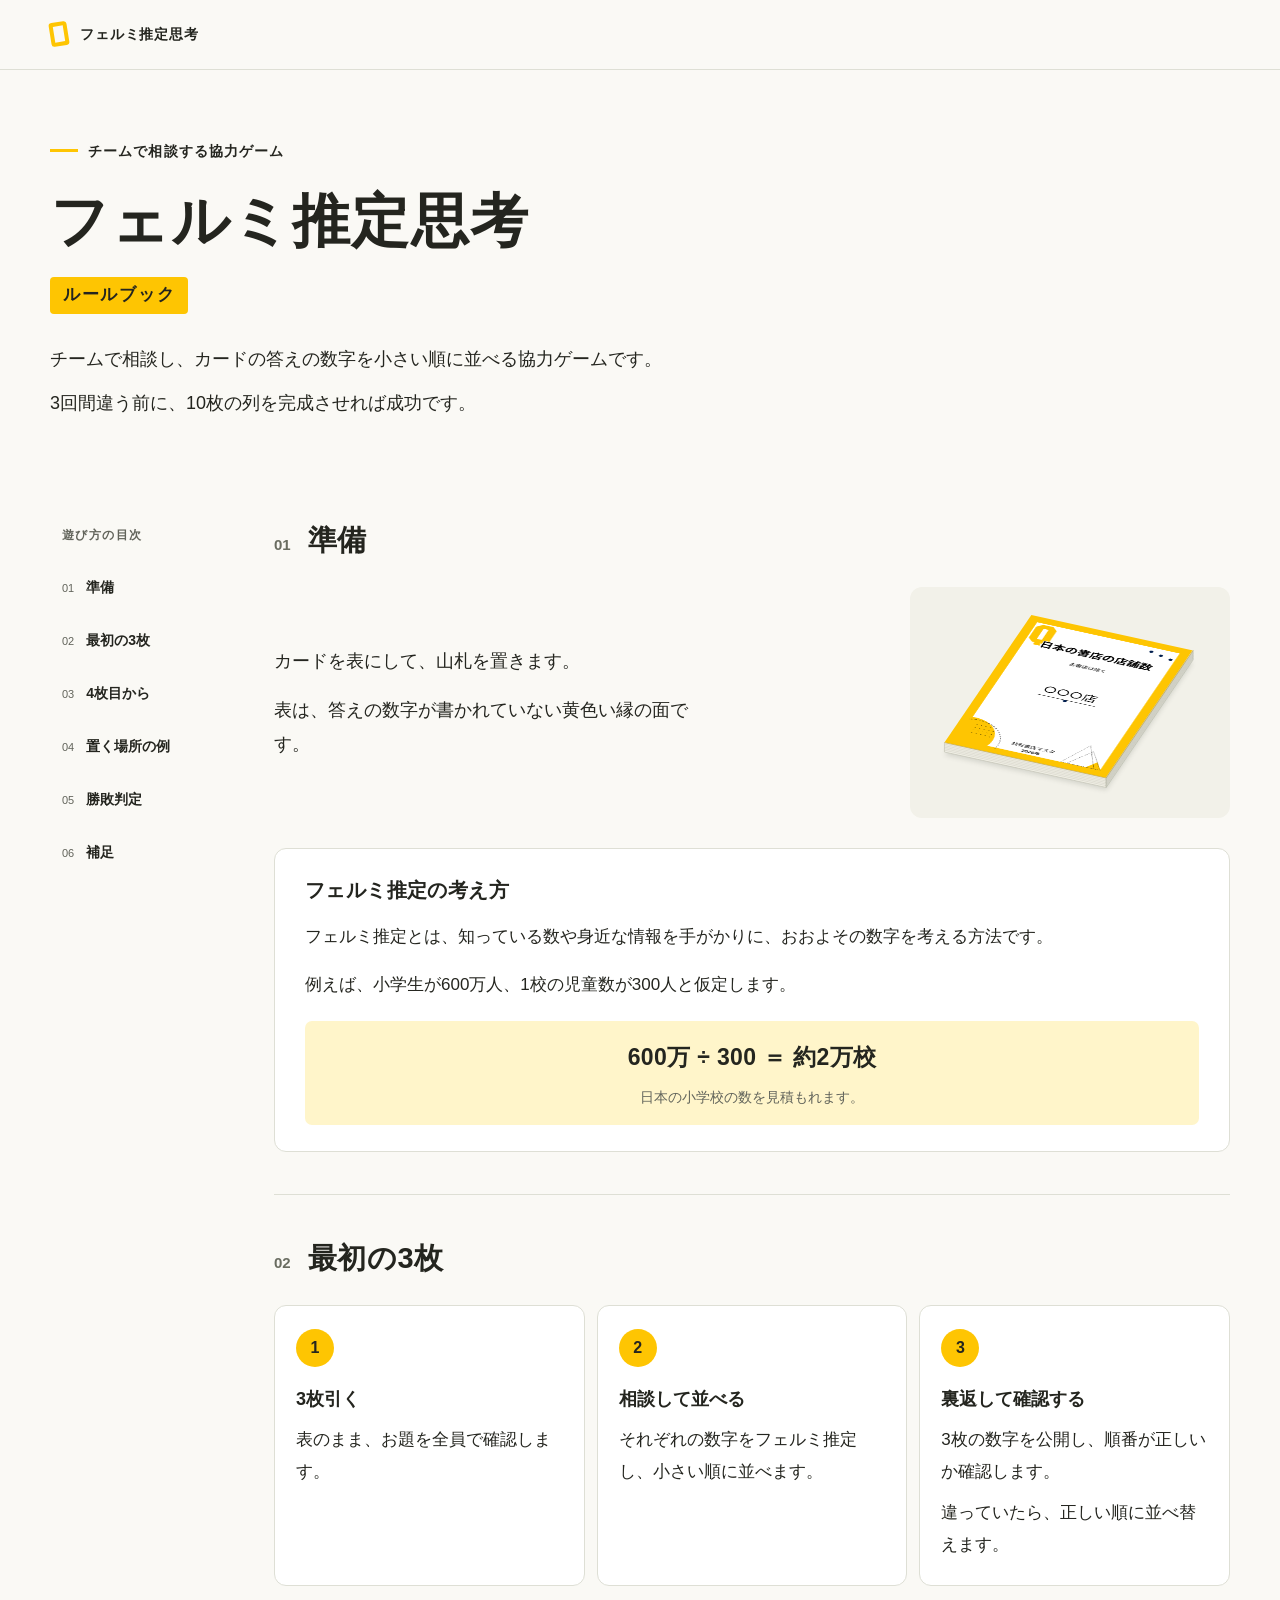
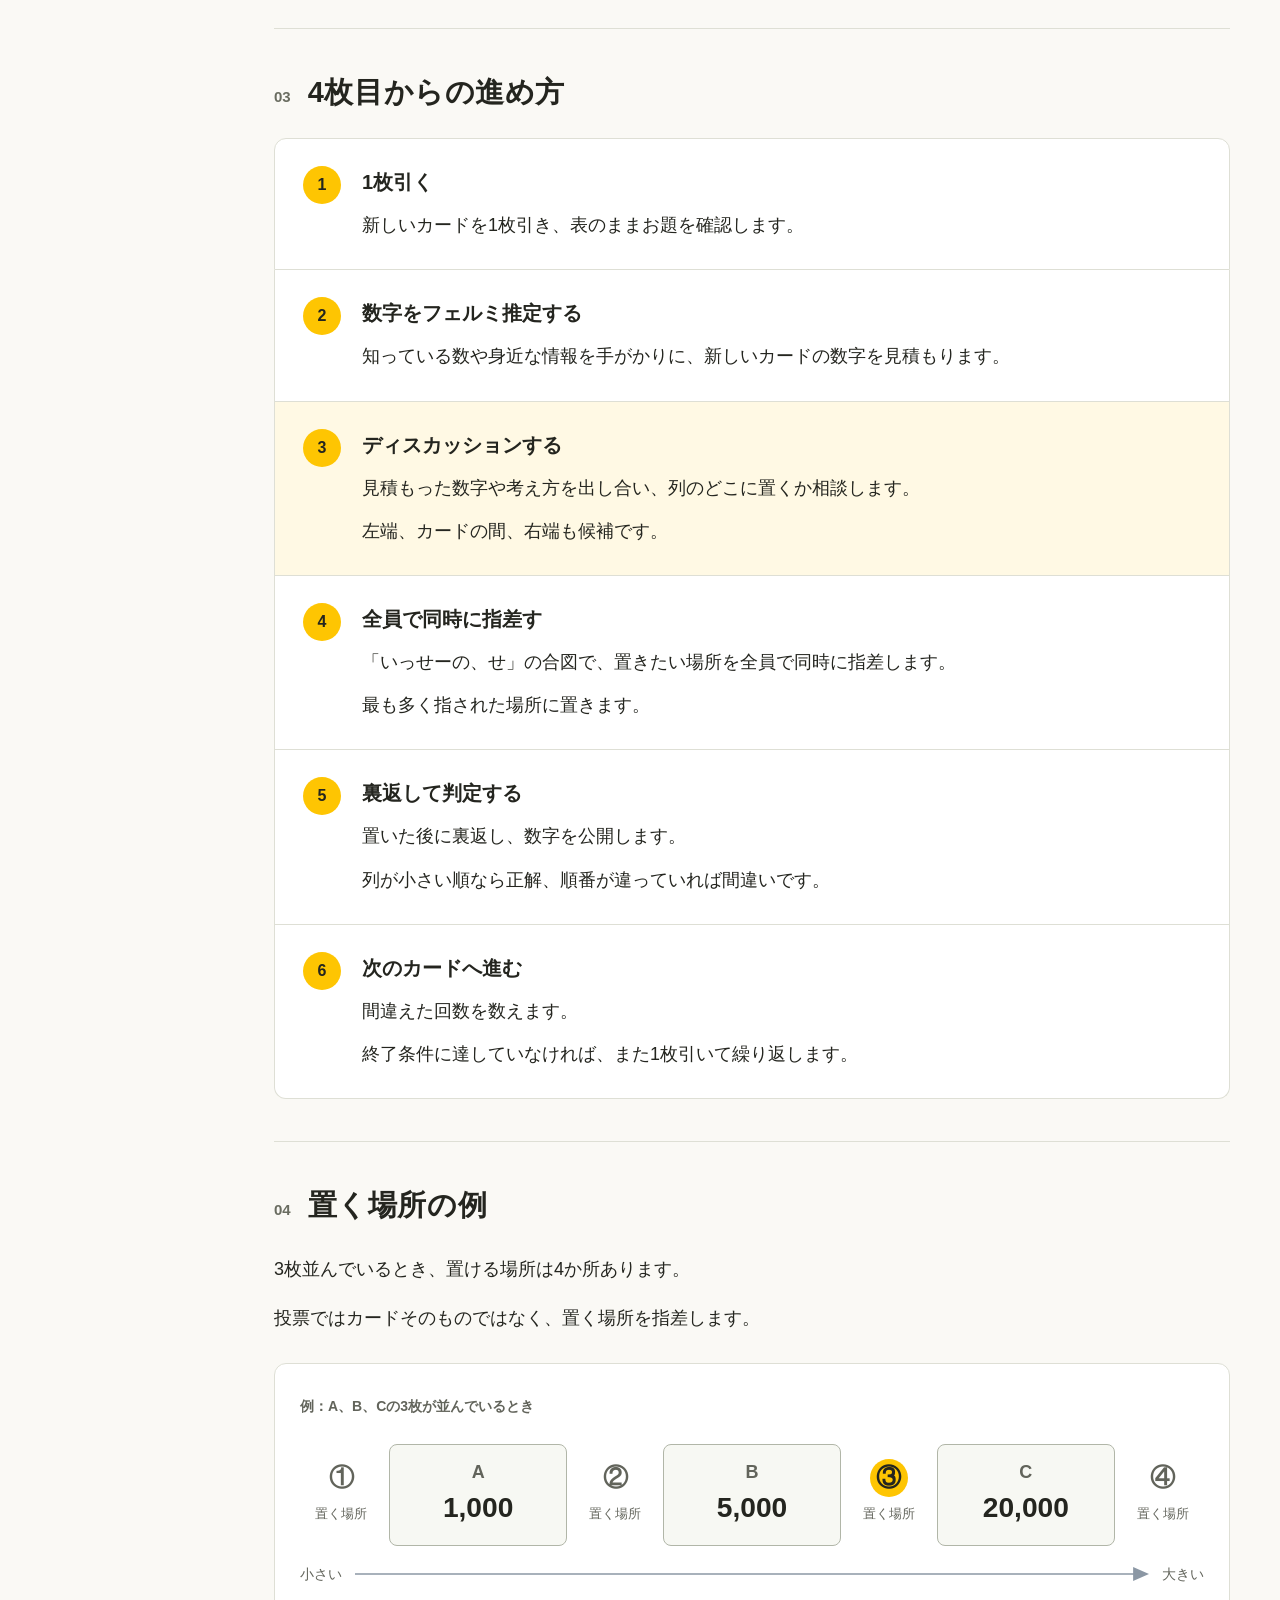
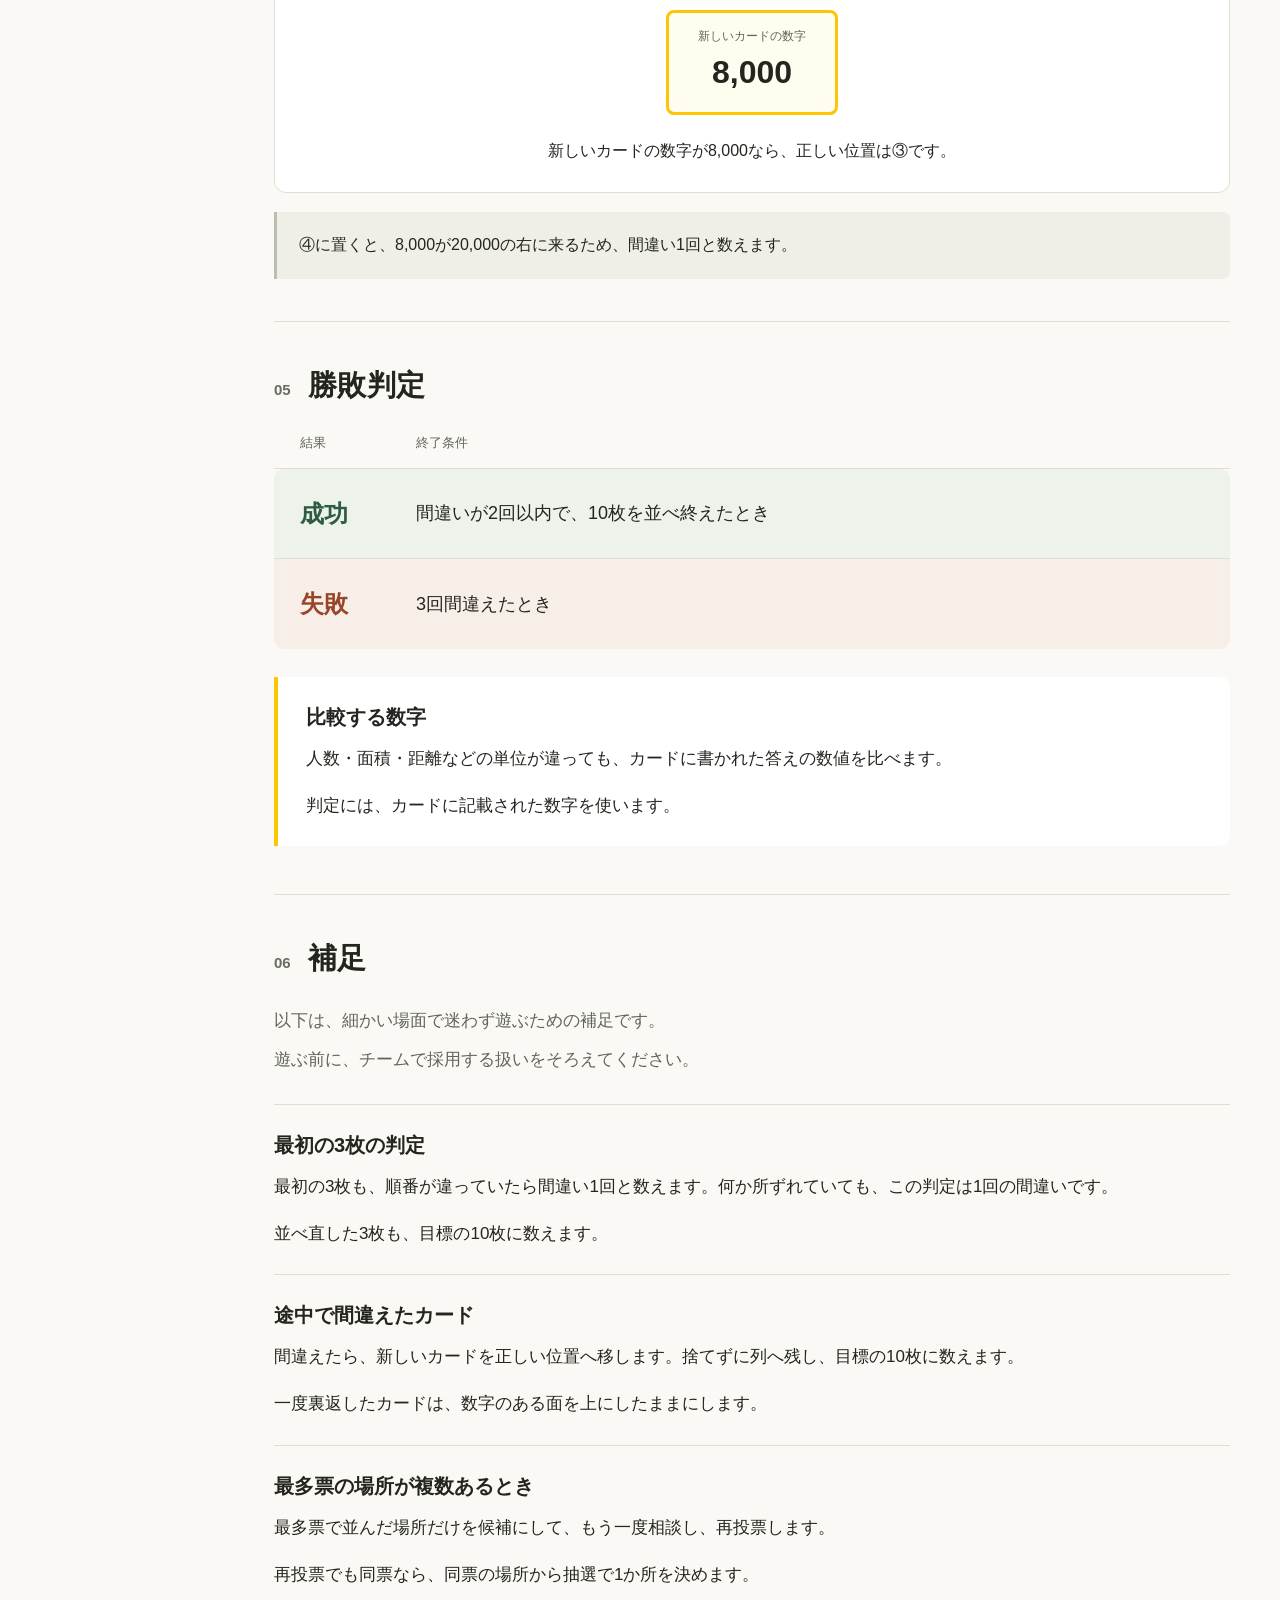
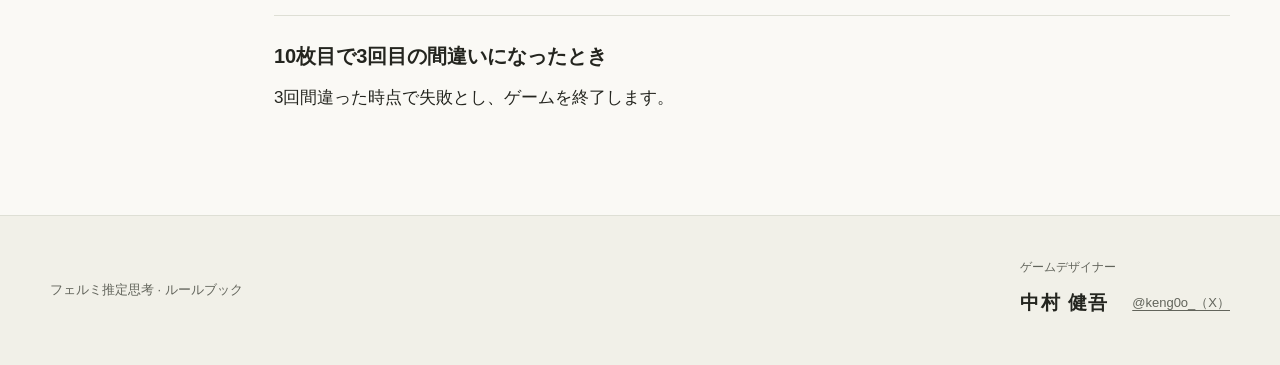
==== commit ae7eeaad: "Remove cover artwork and duplicate goal summary" ====
--- a/fermi/index.html
+++ b/fermi/index.html
@@ -6,7 +6,7 @@
   <meta name="theme-color" content="#fec502">
   <meta name="description" content="チームで相談し、カードの答えの数字を小さい順に並べる協力ゲーム「フェルミ推定思考」のルールブック。3回間違う前に、10枚の列を完成させれば成功です。">
   <title>フェルミ推定思考｜ルールブック</title>
-  <link rel="stylesheet" href="./styles.css?v=editorial-1">
+  <link rel="stylesheet" href="./styles.css?v=editorial-2">
 </head>
 <body>
   <a class="skip" href="#rules">ルール本文へ</a>
@@ -20,14 +20,6 @@
         <p>チームで相談し、カードの答えの数字を小さい順に並べる協力ゲームです。</p>
         <p>3回間違う前に、10枚の列を完成させれば成功です。</p>
       </div>
-      <dl class="goal">
-        <div><dt>成功の目標</dt><dd><strong>10</strong>枚の列を完成</dd></div>
-        <div><dt>失敗の条件</dt><dd><strong>3</strong>回間違えたら終了</dd></div>
-      </dl>
-      </div>
-      <div class="hero-art" aria-hidden="true">
-        <span class="hero-orbit"></span>
-        <img src="./assets/card-front.png" width="222" height="314" alt="" decoding="async">
       </div>
     </div>
   </header>
@@ -51,7 +43,6 @@
         </div>
         <figure class="deck-figure">
           <img src="./assets/card-deck.svg?v=flat-stack" width="398" height="288" alt="黄色い縁の表カードを上にして、卓上に平らに重ねた山札。先頭のお題は「日本の書店の店舗数」です。" decoding="async">
-          <figcaption>表カードを上にした山札</figcaption>
         </figure>
         </div>
       </section>
--- a/fermi/styles.css
+++ b/fermi/styles.css
@@ -35,7 +35,7 @@
 .masthead { padding-block: 21px; border-bottom: 1px solid var(--line); }
 .masthead .wrap { display: flex; align-items: center; gap: 12px; font-size: 14px; font-weight: 700; letter-spacing: .06em; }
 .mark { width: 18px; height: 24px; border: 4px solid var(--yellow); border-radius: 3px; transform: rotate(-9deg); }
-.hero { display: grid; grid-template-columns: minmax(0, 1fr) 310px; gap: 58px; align-items: center; padding-block: 68px 64px; }
+.hero { padding-block: 68px 64px; }
 .hero-copy { min-width: 0; }
 .eyebrow { display: flex; align-items: center; gap: 10px; margin: 0 0 19px; font-size: 14px; font-weight: 700; letter-spacing: .08em; }
 .eyebrow::before { content: ""; width: 28px; height: 3px; background: var(--yellow); }
@@ -45,14 +45,6 @@
 .intro p { margin-bottom: 10px; }
 p { margin: 0 0 15px; }
 p:last-child { margin-bottom: 0; }
-.goal { display: grid; grid-template-columns: 1fr 1fr; gap: 24px; max-width: 590px; margin: 30px 0 0; padding: 21px 25px 23px; background: var(--white); border: 1px solid var(--line); border-radius: 12px; }
-.goal div + div { padding-left: 24px; border-left: 1px solid var(--line); }
-.goal dt { font-size: 13px; color: var(--muted); font-weight: 500; line-height: 1.5; }
-.goal dd { margin: 4px 0 0; font-size: 15px; font-weight: 700; line-height: 1.6; }
-.goal strong { margin-right: 5px; font-size: 38px; font-weight: 800; letter-spacing: -.04em; }
-.hero-art { position: relative; display: grid; place-items: center; height: 355px; isolation: isolate; }
-.hero-orbit { position: absolute; width: 310px; height: 310px; border-radius: 50%; background: var(--yellow); z-index: -1; }
-.hero-art img { display: block; width: 208px; height: auto; border-radius: 2px; transform: rotate(8deg); box-shadow: 0 14px 30px #40351024, 0 3px 5px #40351018; }
 main.wrap { display: grid; grid-template-columns: 166px minmax(0, 1fr); column-gap: 58px; align-items: start; padding-top: 8px; padding-bottom: 100px; }
 .contents { position: sticky; top: 32px; display: grid; gap: 5px; margin-top: 32px; }
 .contents-label { padding: 0 12px 12px; color: var(--muted); font-size: 12px; font-weight: 700; letter-spacing: .12em; }
@@ -71,7 +63,6 @@
 .prepare-copy { max-width: 430px; }
 .deck-figure { margin: 0; padding: 12px 0 10px; border-radius: 12px; background: #f2f1e9; text-align: center; }
 .deck-figure img { display: block; width: min(100%, 290px); height: auto; margin: 0 auto; }
-.deck-figure figcaption { margin-top: -9px; padding-bottom: 8px; color: var(--muted); font-size: 13px; }
 .explanation { margin-top: 30px; padding: 26px 30px; border-radius: 12px; background: var(--white); border: 1px solid var(--line); }
 .explanation h2 { margin-bottom: 16px; font-size: 20px; }
 .explanation p { font-size: 17px; }
@@ -139,10 +130,6 @@
 .designer-credit a { display: inline-flex; align-items: center; min-height: 44px; }
 @media (max-width: 1100px) {
   .wrap { width: calc(100% - 64px); }
-  .hero { grid-template-columns: minmax(0, 1fr) 245px; gap: 32px; }
-  .hero-art { height: 310px; }
-  .hero-orbit { width: 245px; height: 245px; }
-  .hero-art img { width: 178px; }
   h1 { font-size: clamp(32px, 4.5vw, 49px); }
   main.wrap { grid-template-columns: 150px minmax(0, 1fr); gap: 32px; }
   .contents a { padding-inline: 8px; gap: 8px; font-size: 13px; }
@@ -160,7 +147,6 @@
 }
 @media (max-width: 900px) {
   .hero { padding-block: 48px; }
-  .hero-art { height: 285px; }
   h1 { font-size: 36px; }
   main.wrap { display: block; }
   .contents { position: static; grid-template-columns: repeat(3, minmax(0, 1fr)); gap: 6px 10px; margin: 0 0 25px; padding: 20px 0; border-block: 1px solid var(--line); }
@@ -184,12 +170,6 @@
   .subtitle { margin-top: 14px; padding: 3px 11px; font-size: 14px; }
   .intro { margin-top: 22px; font-size: 17px; }
   .intro p { margin-bottom: 9px; }
-  .hero-art { display: none; }
-  .goal { gap: 16px; margin-top: 25px; padding: 16px 18px 18px; border-radius: 10px; }
-  .goal div + div { padding-left: 16px; }
-  .goal dt { font-size: 12px; }
-  .goal dd { font-size: 13px; }
-  .goal strong { display: block; margin: 3px 0 0; font-size: 38px; line-height: 1.3; }
   main.wrap { padding-top: 0; padding-bottom: 56px; }
   .contents { padding-block: 16px; margin-bottom: 15px; gap: 3px; }
   .contents-label { padding: 0 5px 7px; font-size: 11px; }
@@ -236,8 +216,6 @@
 }
 @media (max-width: 360px) {
   .wrap { width: calc(100% - 32px); }
-  .goal { padding-inline: 14px; gap: 12px; }
-  .goal div + div { padding-left: 12px; }
   .contents a { font-size: 13px; }
   h2 { font-size: 22px; }
   .steps li, .steps-initial li { padding-inline: 13px; gap: 10px; }
@@ -252,14 +230,11 @@
   * { print-color-adjust: exact; -webkit-print-color-adjust: exact; }
   body { background: var(--white); font-size: 11pt; line-height: 1.65; }
   .wrap { width: 100%; max-width: none; }
-  .masthead, .contents, .skip, .hero-art { display: none; }
+  .masthead, .contents, .skip { display: none; }
   .hero { display: block; padding: 0 0 20px; }
   h1 { font-size: 28pt; }
   .eyebrow { margin-bottom: 10px; }
   .intro { max-width: none; margin-top: 14px; font-size: 11pt; }
-  .goal { max-width: 100%; margin-top: 16px; padding: 10px 20px; }
-  .goal strong { display: inline; font-size: 24pt; }
-  .goal dd { font-size: 11pt; }
   main.wrap { display: block; padding-bottom: 0; }
   .section, .optional { margin-top: 20px; padding-top: 20px; }
   .prepare { margin: 0; border: 0; padding-top: 0; }
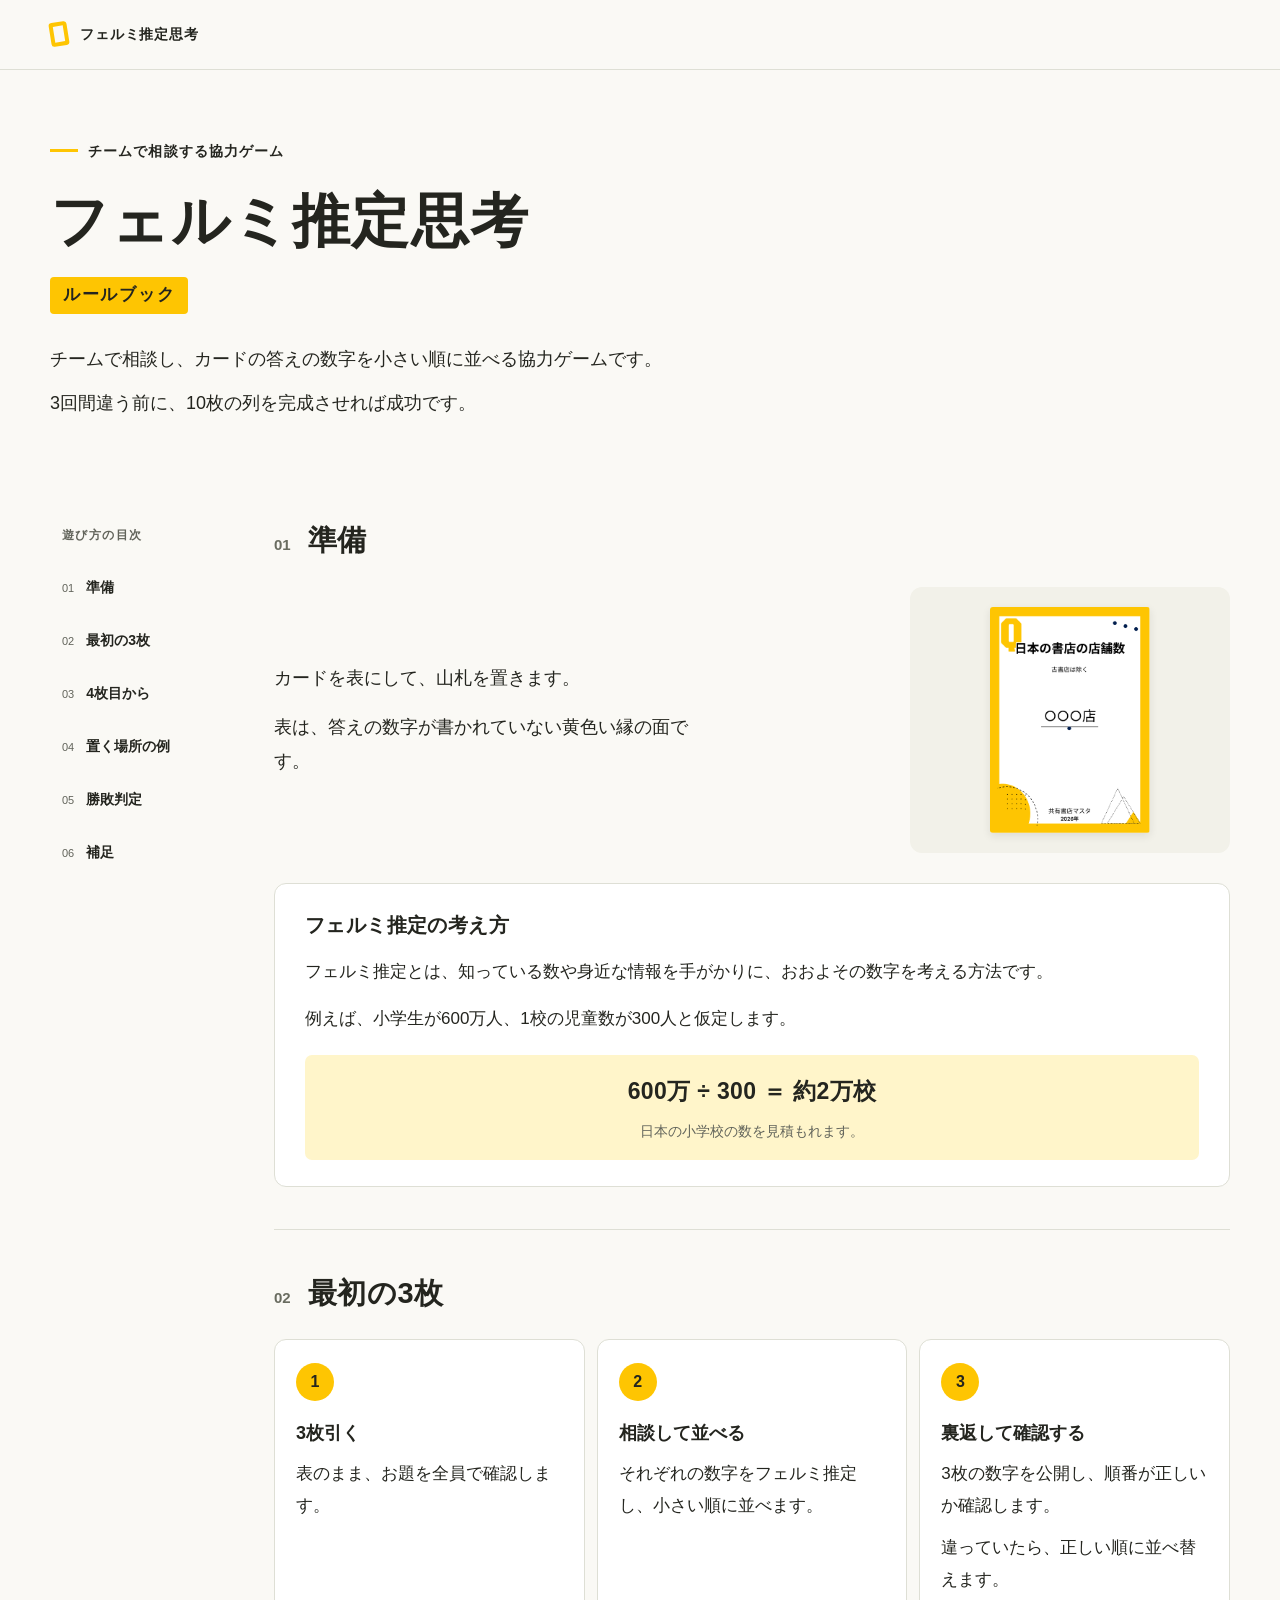
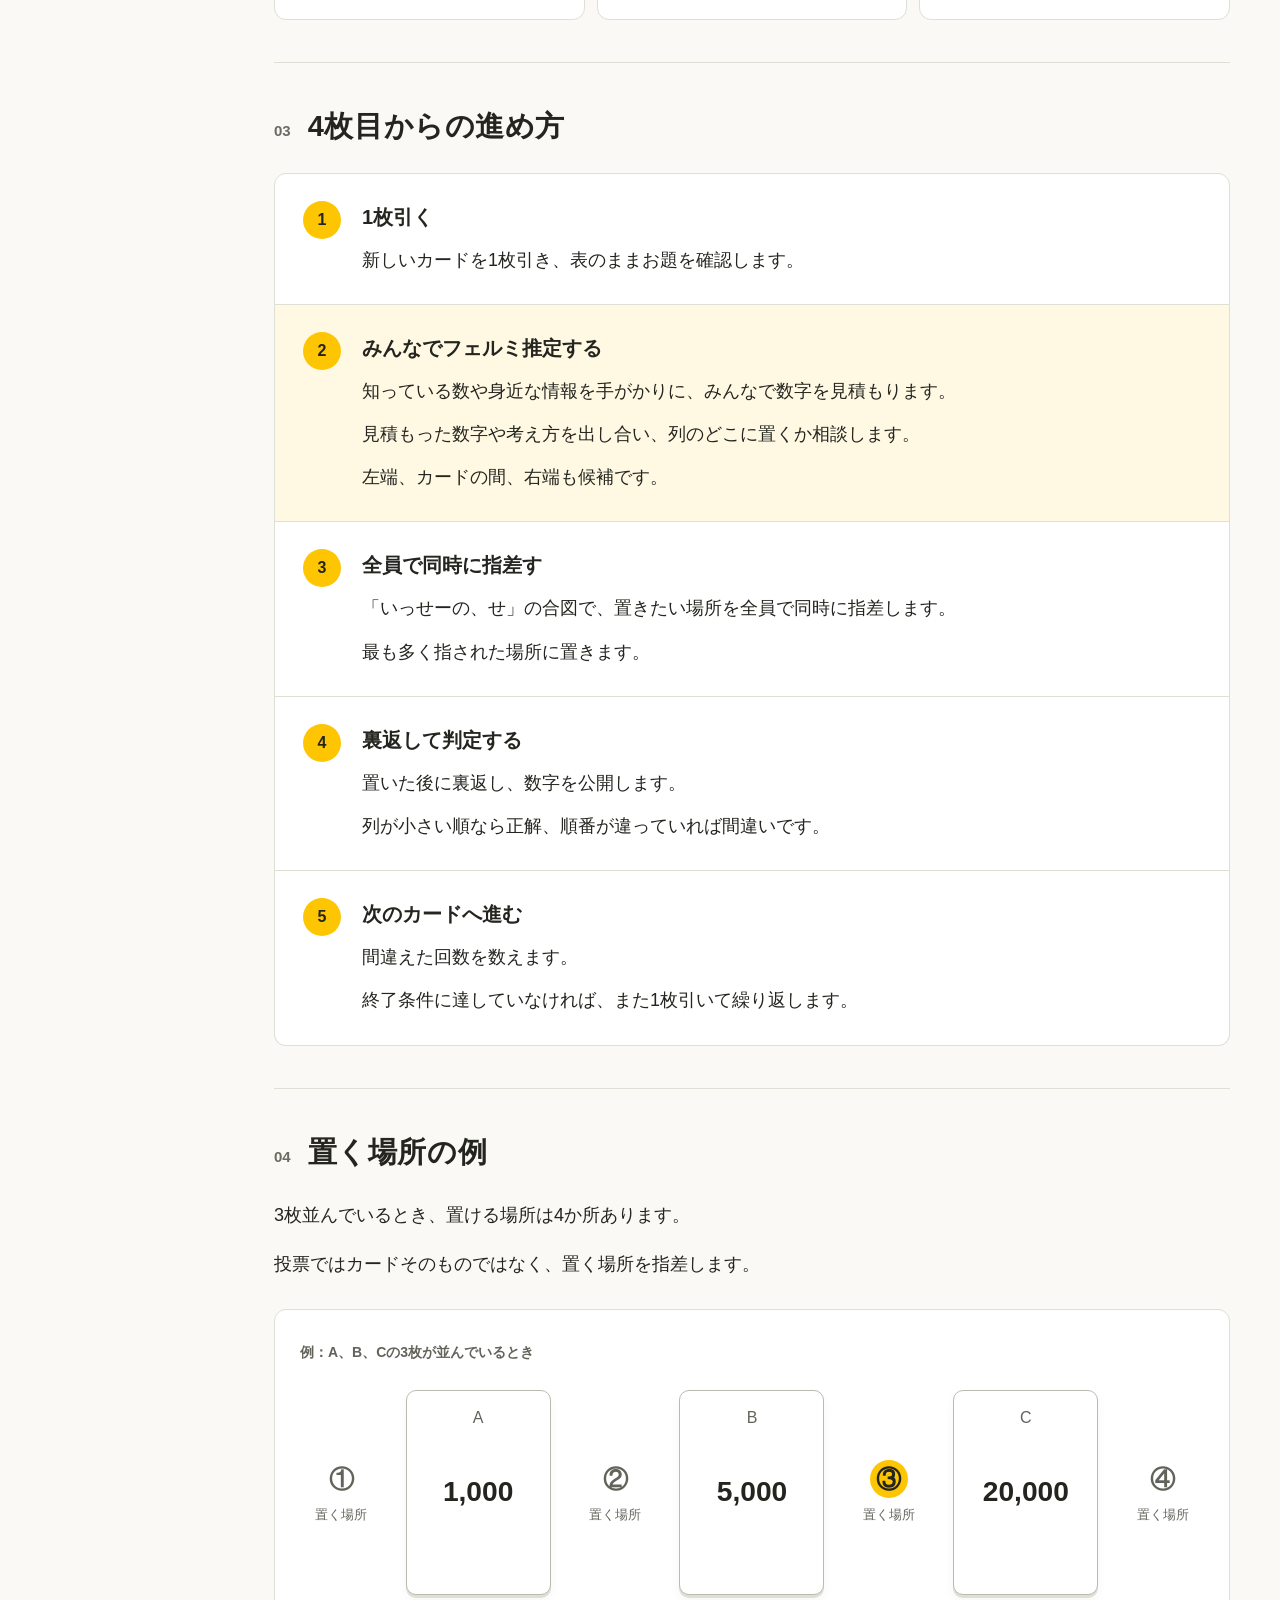
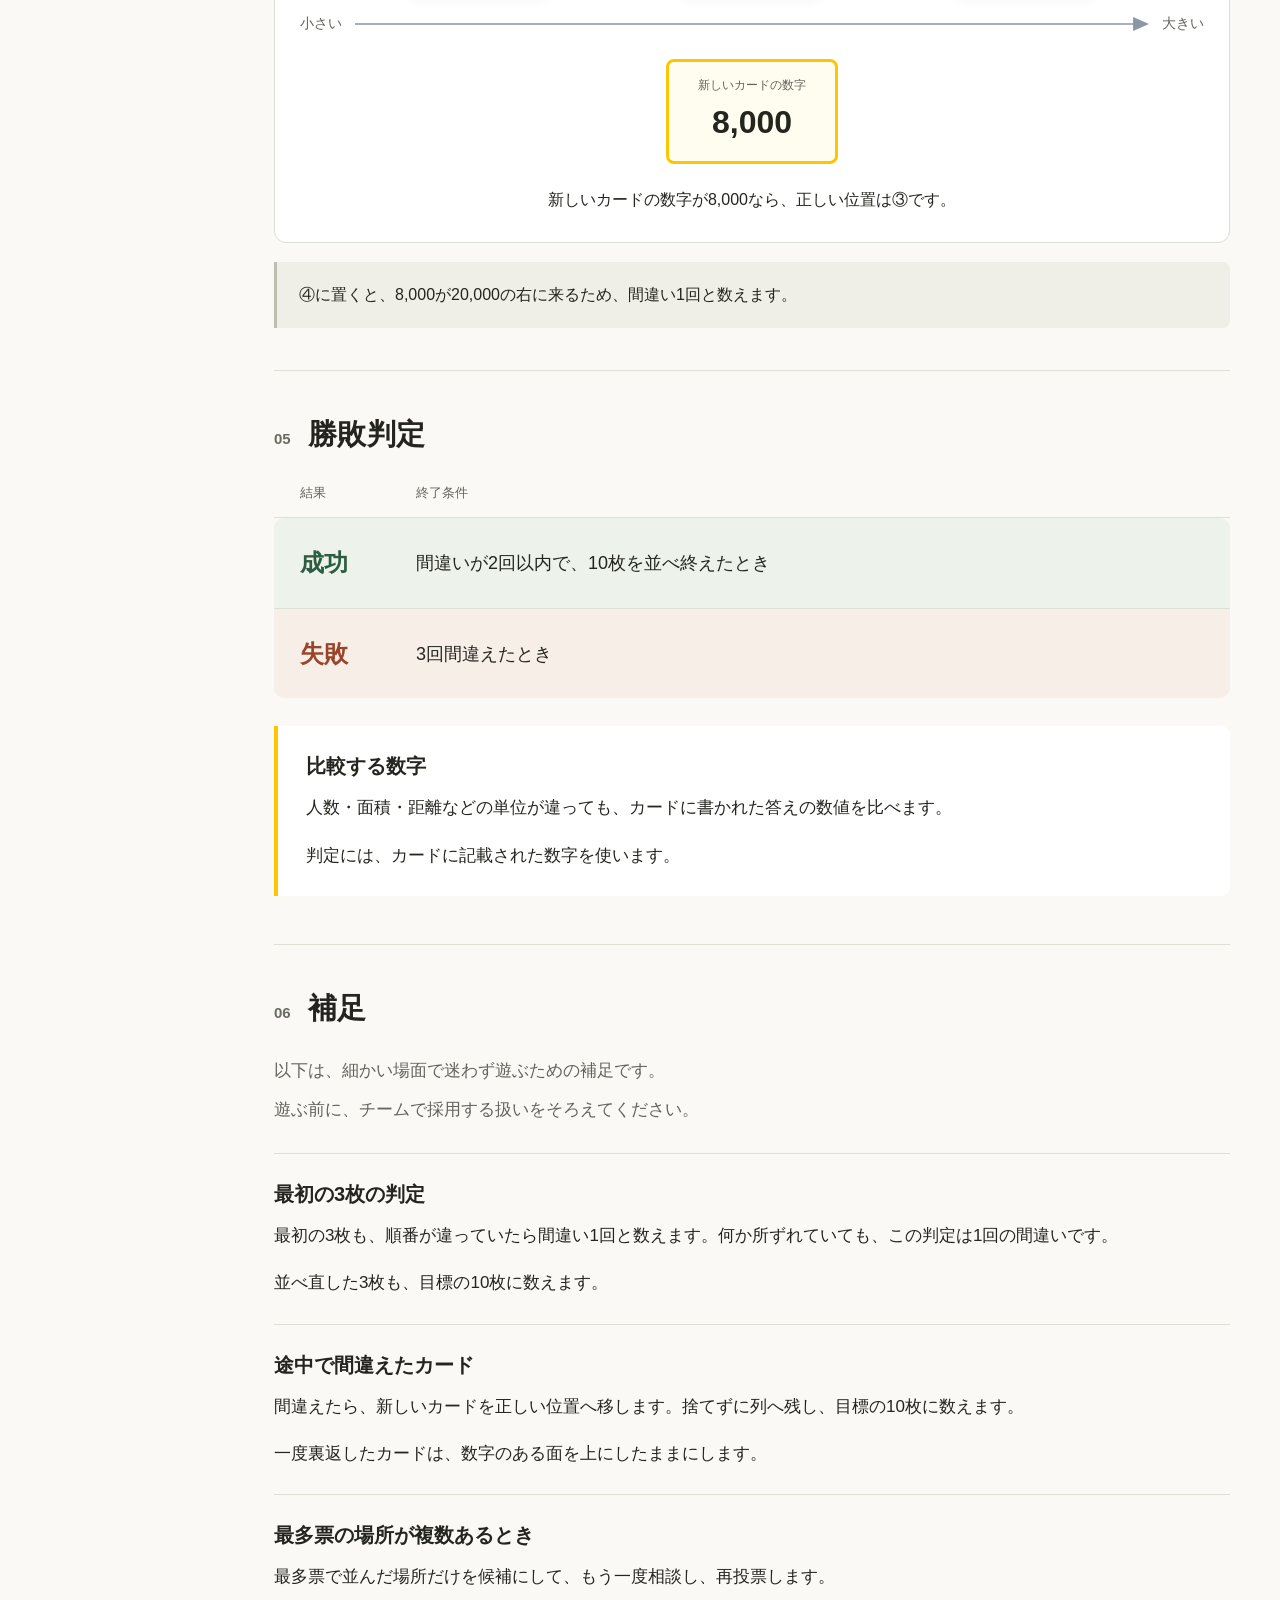
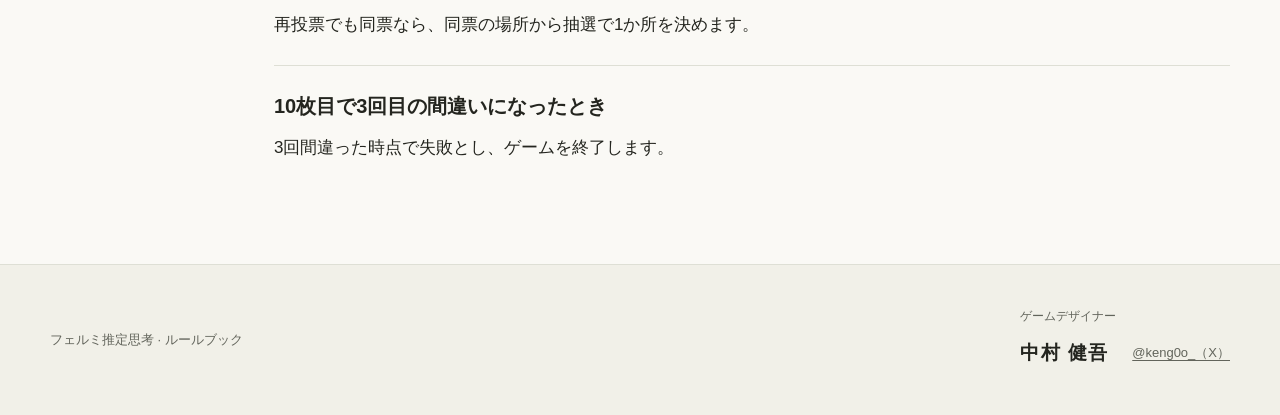
==== commit 197ce4cc: "Combine estimation discussion and refine card illustrations" ====
--- a/fermi/index.html
+++ b/fermi/index.html
@@ -6,7 +6,7 @@
   <meta name="theme-color" content="#fec502">
   <meta name="description" content="チームで相談し、カードの答えの数字を小さい順に並べる協力ゲーム「フェルミ推定思考」のルールブック。3回間違う前に、10枚の列を完成させれば成功です。">
   <title>フェルミ推定思考｜ルールブック</title>
-  <link rel="stylesheet" href="./styles.css?v=editorial-2">
+  <link rel="stylesheet" href="./styles.css?v=editorial-3">
 </head>
 <body>
   <a class="skip" href="#rules">ルール本文へ</a>
@@ -41,8 +41,8 @@
         <p>カードを表にして、山札を置きます。</p>
         <p>表は、答えの数字が書かれていない黄色い縁の面です。</p>
         </div>
-        <figure class="deck-figure">
-          <img src="./assets/card-deck.svg?v=flat-stack" width="398" height="288" alt="黄色い縁の表カードを上にして、卓上に平らに重ねた山札。先頭のお題は「日本の書店の店舗数」です。" decoding="async">
+        <figure class="front-figure">
+          <img src="./assets/card-front.png" width="222" height="314" alt="黄色い縁の表カード。お題は「日本の書店の店舗数」で、答えの数字は書かれていません。" decoding="async">
         </figure>
         </div>
       </section>
@@ -64,11 +64,10 @@
         <div class="section-head"><span class="section-number" aria-hidden="true">03</span><h2 id="next-title">4枚目からの進め方</h2></div>
         <ol class="steps" role="list">
           <li><span class="step-number" aria-hidden="true">1</span><div><h3>1枚引く</h3><p>新しいカードを1枚引き、表のままお題を確認します。</p></div></li>
-          <li><span class="step-number" aria-hidden="true">2</span><div><h3>数字をフェルミ推定する</h3><p>知っている数や身近な情報を手がかりに、新しいカードの数字を見積もります。</p></div></li>
-          <li class="discussion"><span class="step-number" aria-hidden="true">3</span><div><h3>ディスカッションする</h3><p>見積もった数字や考え方を出し合い、列のどこに置くか相談します。</p><p>左端、カードの間、右端も候補です。</p></div></li>
-          <li><span class="step-number" aria-hidden="true">4</span><div><h3>全員で同時に指差す</h3><p>「いっせーの、せ」の合図で、置きたい場所を全員で同時に指差します。</p><p>最も多く指された場所に置きます。</p></div></li>
-          <li><span class="step-number" aria-hidden="true">5</span><div><h3>裏返して判定する</h3><p>置いた後に裏返し、数字を公開します。</p><p>列が小さい順なら正解、順番が違っていれば間違いです。</p></div></li>
-          <li><span class="step-number" aria-hidden="true">6</span><div><h3>次のカードへ進む</h3><p>間違えた回数を数えます。</p><p>終了条件に達していなければ、また1枚引いて繰り返します。</p></div></li>
+          <li class="discussion"><span class="step-number" aria-hidden="true">2</span><div><h3>みんなでフェルミ推定する</h3><p>知っている数や身近な情報を手がかりに、みんなで数字を見積もります。</p><p>見積もった数字や考え方を出し合い、列のどこに置くか相談します。</p><p>左端、カードの間、右端も候補です。</p></div></li>
+          <li><span class="step-number" aria-hidden="true">3</span><div><h3>全員で同時に指差す</h3><p>「いっせーの、せ」の合図で、置きたい場所を全員で同時に指差します。</p><p>最も多く指された場所に置きます。</p></div></li>
+          <li><span class="step-number" aria-hidden="true">4</span><div><h3>裏返して判定する</h3><p>置いた後に裏返し、数字を公開します。</p><p>列が小さい順なら正解、順番が違っていれば間違いです。</p></div></li>
+          <li><span class="step-number" aria-hidden="true">5</span><div><h3>次のカードへ進む</h3><p>間違えた回数を数えます。</p><p>終了条件に達していなければ、また1枚引いて繰り返します。</p></div></li>
         </ol>
       </section>
       <section class="section" id="placement" aria-labelledby="placement-title">
--- a/fermi/styles.css
+++ b/fermi/styles.css
@@ -61,8 +61,8 @@
 h3 { margin: 0 0 10px; font-size: 20px; line-height: 1.6; font-weight: 700; }
 .prepare-layout { display: grid; grid-template-columns: minmax(0, 1fr) 320px; gap: 26px; align-items: center; }
 .prepare-copy { max-width: 430px; }
-.deck-figure { margin: 0; padding: 12px 0 10px; border-radius: 12px; background: #f2f1e9; text-align: center; }
-.deck-figure img { display: block; width: min(100%, 290px); height: auto; margin: 0 auto; }
+.front-figure { margin: 0; padding: 20px 0; border-radius: 12px; background: #f2f1e9; text-align: center; }
+.front-figure img { display: block; width: min(100% - 32px, 160px); height: auto; margin: 0 auto; border-radius: 3px; box-shadow: 0 3px 9px #24251f18; }
 .explanation { margin-top: 30px; padding: 26px 30px; border-radius: 12px; background: var(--white); border: 1px solid var(--line); }
 .explanation h2 { margin-bottom: 16px; font-size: 20px; }
 .explanation p { font-size: 17px; }
@@ -86,13 +86,15 @@
 .steps-initial p { font-size: 17px; }
 .figure { margin: 28px 0 19px; padding: 29px 25px 26px; border: 1px solid var(--line); border-radius: 12px; background: var(--white); }
 .figure-label { margin-bottom: 24px; color: var(--muted); font-size: 14px; font-weight: 600; }
-.insertion { display: grid; grid-template-columns: .72fr 1.55fr .72fr 1.55fr .72fr 1.55fr .72fr; gap: 7px; align-items: start; }
-.slot { display: flex; flex-direction: column; align-items: center; gap: 7px; padding-top: 15px; color: var(--muted); line-height: 1.5; }
+.insertion { display: grid; grid-template-columns: .72fr 1.55fr .72fr 1.55fr .72fr 1.55fr .72fr; gap: 7px; align-items: center; }
+.slot { display: flex; flex-direction: column; align-items: center; gap: 7px; color: var(--muted); line-height: 1.5; }
 .slot-number { display: grid; place-items: center; width: 38px; height: 38px; border-radius: 50%; font-size: 25px; font-weight: 600; }
 .slot.correct .slot-number { color: var(--ink); background: var(--yellow); }
 .slot-label { font-size: 13px; text-align: center; white-space: nowrap; }
 .number-card { min-width: 0; padding: 16px 4px 18px; border: 1.5px solid #b1b6a8; border-radius: 8px; background: #f7f8f3; text-align: center; font-size: clamp(22px, 2.2vw, 29px); line-height: 1.3; font-weight: 750; font-variant-numeric: tabular-nums; white-space: nowrap; overflow-wrap: normal; }
 .card-label { display: block; margin-bottom: 6px; font-size: 18px; color: var(--muted); }
+.insertion .number-card { position: relative; display: grid; place-content: center; width: 100%; max-width: 145px; aspect-ratio: 222 / 314; justify-self: center; padding: 25px 3px; background: var(--white); border-color: #b8bbae; border-radius: 10px; box-shadow: 0 3px 0 #dedfd5, 0 6px 12px #24251f0a; }
+.insertion .card-label { position: absolute; top: 17px; left: 0; right: 0; margin: 0; font-size: 16px; font-weight: 500; }
 .order-direction { display: flex; align-items: center; gap: 13px; margin-top: 18px; color: var(--muted); font-size: 14px; line-height: 1.5; }
 .order-direction span { white-space: nowrap; }
 .order-direction svg { flex: 1; min-width: 0; height: 20px; }
@@ -182,8 +184,8 @@
   h2 { font-size: 24px; }
   h3, .steps-initial h3 { font-size: 19px; }
   .prepare-layout { display: block; }
-  .deck-figure { margin-top: 22px; padding-top: 2px; }
-  .deck-figure img { width: min(100%, 300px); }
+  .front-figure { margin-top: 22px; padding-block: 20px; }
+  .front-figure img { width: min(100% - 32px, 176px); }
   .explanation { margin-top: 22px; padding: 22px 20px; }
   .explanation h2 { font-size: 19px; }
   .formula { padding: 13px 10px; font-size: 20px; }
@@ -193,12 +195,14 @@
   .figure { margin-top: 24px; padding: 21px 8px 23px; }
   .figure-label { padding-inline: 8px; margin-bottom: 22px; font-size: 12px; }
   .insertion { grid-template-columns: minmax(24px, .65fr) minmax(0, 1.55fr) minmax(24px, .65fr) minmax(0, 1.55fr) minmax(24px, .65fr) minmax(0, 1.55fr) minmax(24px, .65fr); gap: 2px; }
-  .slot { gap: 6px; padding-top: 11px; }
+  .slot { gap: 6px; }
   .slot-number { width: 26px; height: 26px; font-size: 20px; }
   .slot-label { font-size: 11px; line-height: 1.5; }
   .slot-label span { display: block; }
   .number-card { padding: 13px 1px; font-size: clamp(14px, 4.05vw, 24px); border-radius: 5px; }
   .card-label { font-size: 14px; margin-bottom: 6px; }
+  .insertion .number-card { padding: 16px 1px; border-radius: 6px; }
+  .insertion .card-label { top: 8px; font-size: 12px; }
   .order-direction { gap: 8px; margin-top: 16px; font-size: 12px; }
   .new-card { width: 154px; margin-top: 23px; padding: 14px 6px; font-size: 28px; border-radius: 8px; }
   .figure figcaption { margin-top: 18px; padding-inline: 10px; text-align: left; font-size: 16px; }
@@ -242,7 +246,7 @@
   h2 { font-size: 17pt; }
   h3, .steps-initial h3 { font-size: 12pt; }
   .prepare-layout { display: grid; grid-template-columns: 1fr 220px; }
-  .deck-figure { margin: 0; }
+  .front-figure { margin: 0; }
   .explanation { margin-top: 16px; padding: 16px 20px; }
   .explanation h2 { font-size: 12pt; }
   .explanation p, .steps p, .steps-initial p, .compare p, .optional-intro, .optional-rule p { font-size: 11pt; }
@@ -262,7 +266,7 @@
   .compare { padding: 16px 20px; }
   .optional-rule { padding-block: 15px; }
   h2, h3 { break-after: avoid; }
-  .explanation, .figure, .deck-figure, .results tr, .compare, .optional-rule { break-inside: avoid; }
+  .explanation, .figure, .front-figure, .results tr, .compare, .optional-rule { break-inside: avoid; }
   footer { margin-top: 22px; padding-block: 18px 0; background: var(--white); break-inside: avoid; }
   footer .wrap { display: flex; }
   .designer-credit { margin: 0; }
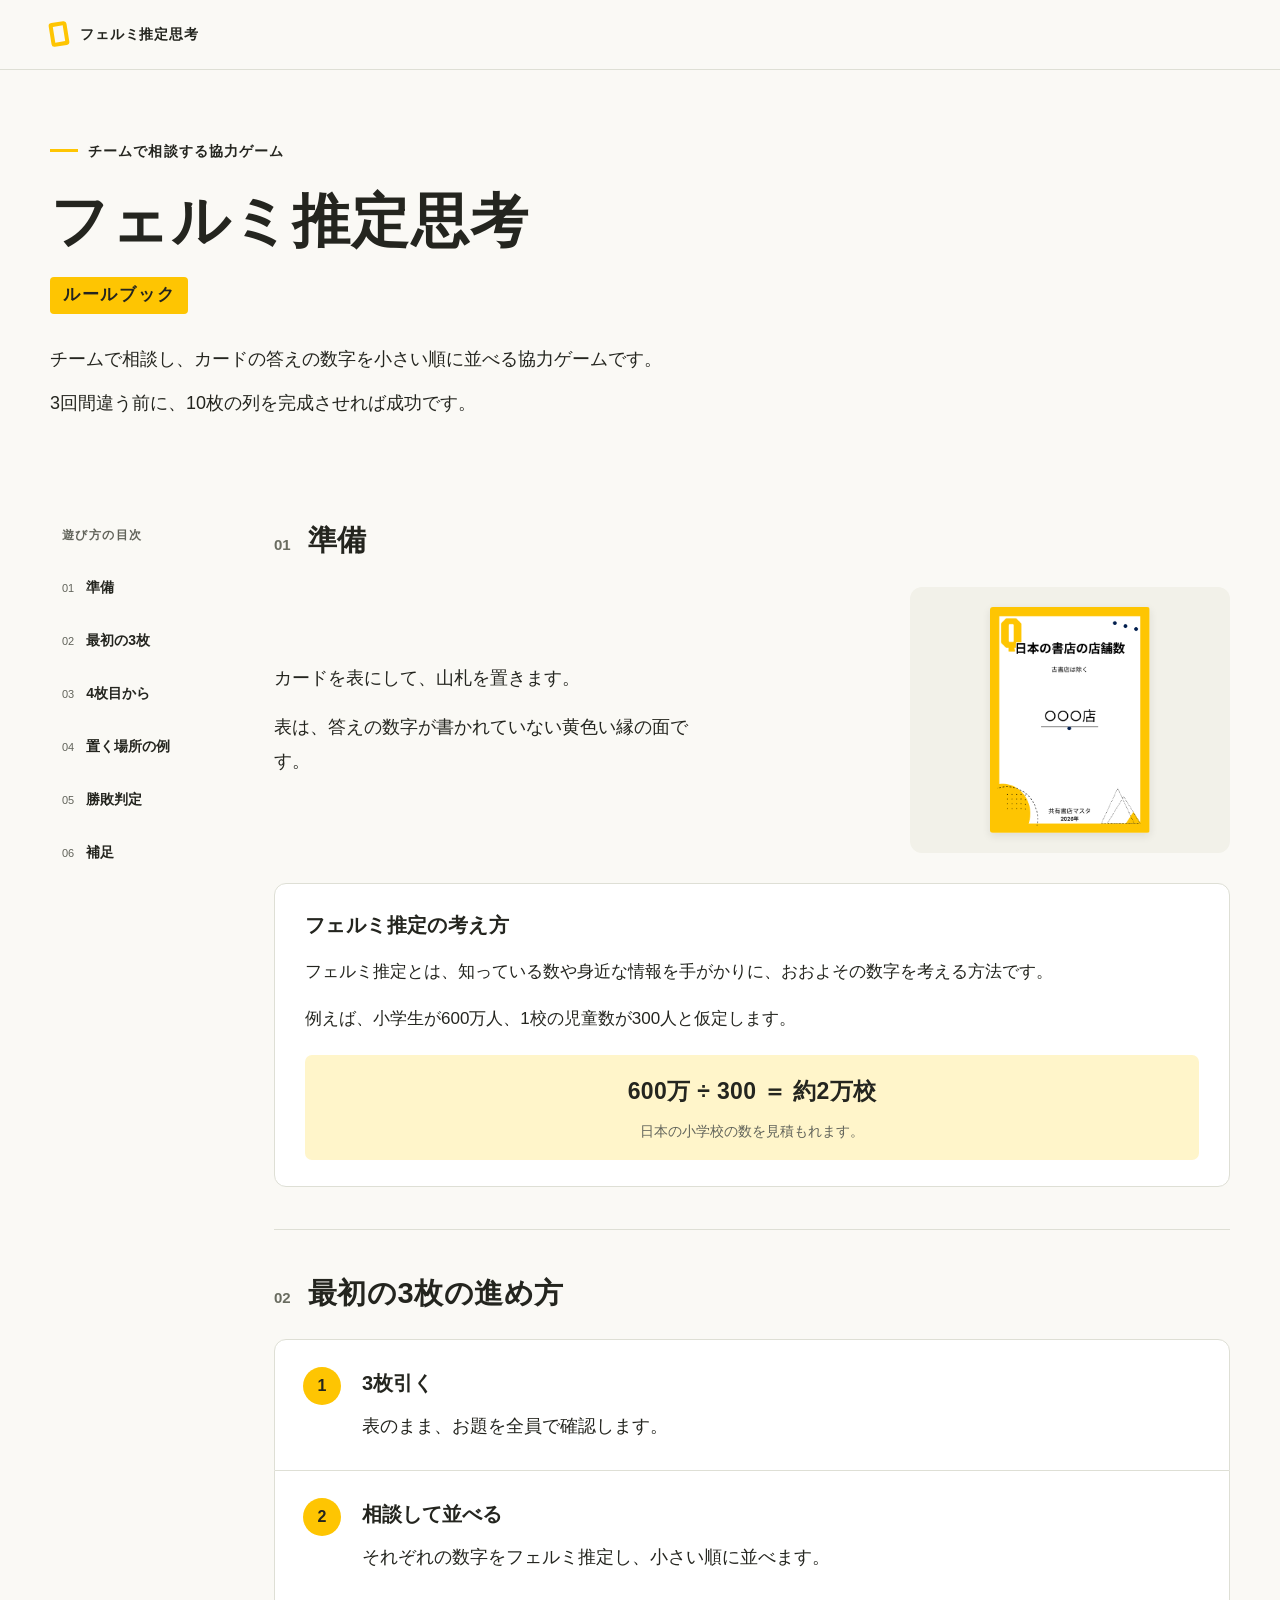
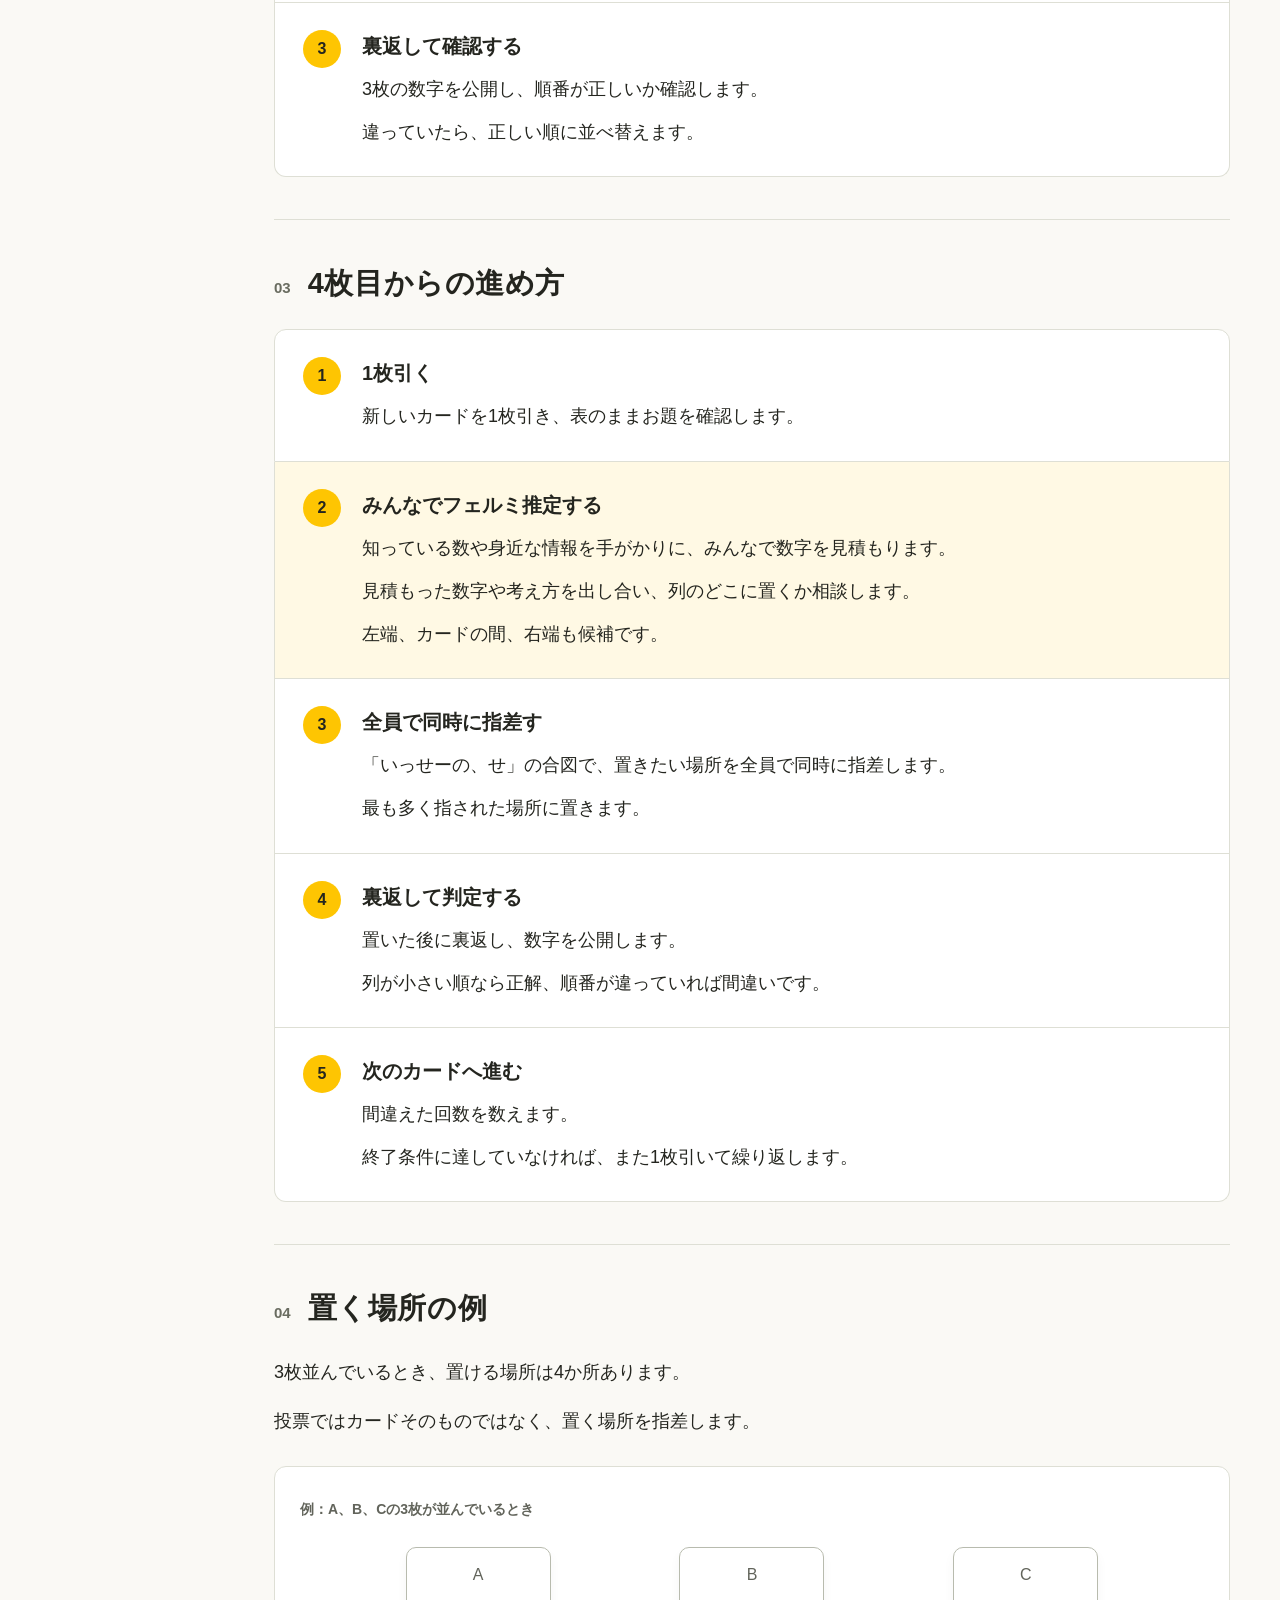
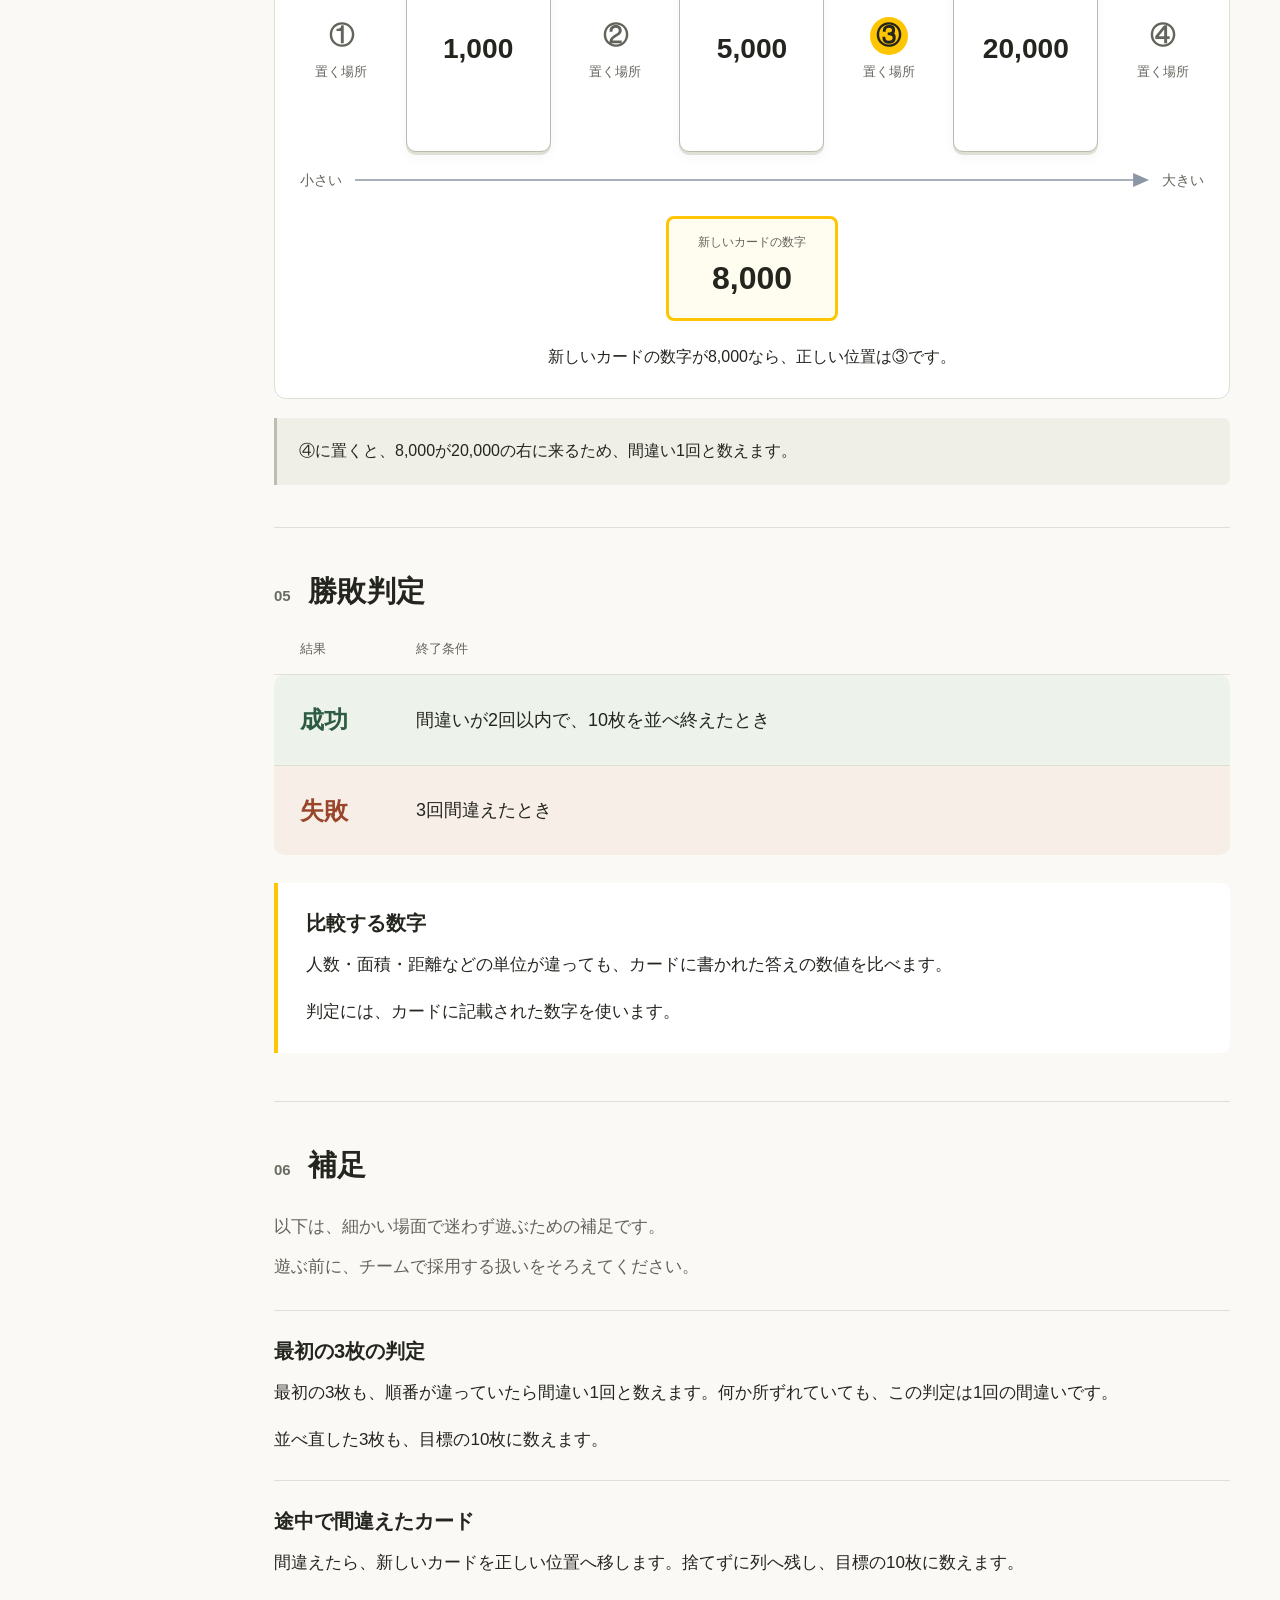
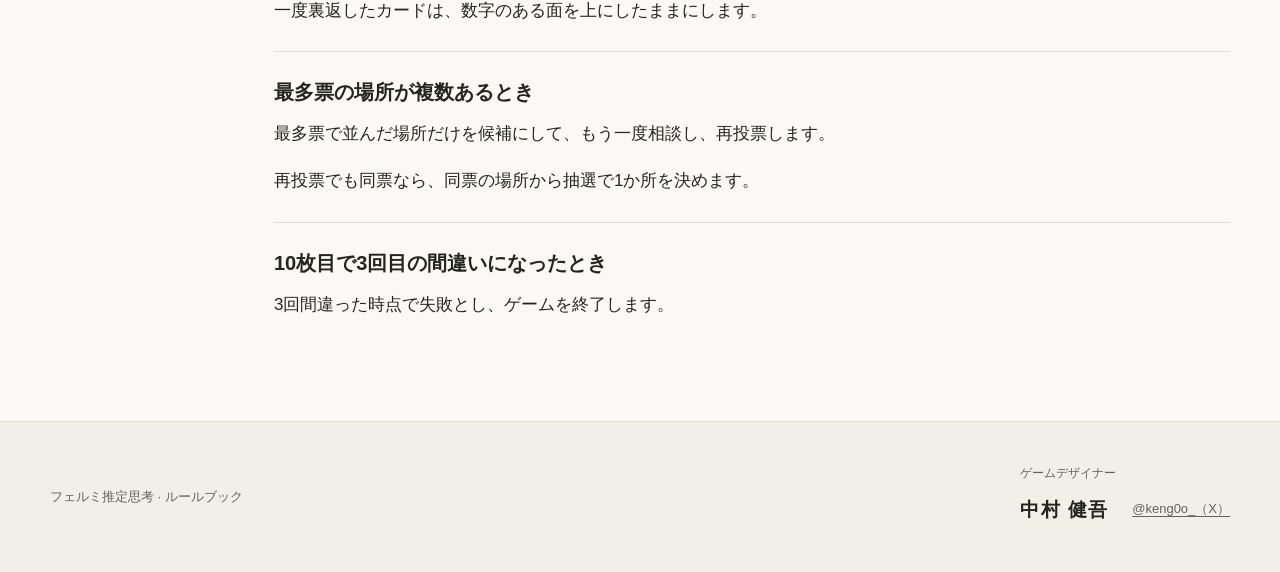
==== commit 524afba9: "Unify opening and subsequent step layouts" ====
--- a/fermi/index.html
+++ b/fermi/index.html
@@ -6,7 +6,7 @@
   <meta name="theme-color" content="#fec502">
   <meta name="description" content="チームで相談し、カードの答えの数字を小さい順に並べる協力ゲーム「フェルミ推定思考」のルールブック。3回間違う前に、10枚の列を完成させれば成功です。">
   <title>フェルミ推定思考｜ルールブック</title>
-  <link rel="stylesheet" href="./styles.css?v=editorial-3">
+  <link rel="stylesheet" href="./styles.css?v=editorial-4">
 </head>
 <body>
   <a class="skip" href="#rules">ルール本文へ</a>
@@ -53,8 +53,8 @@
         <div class="formula">600万 ÷ 300 ＝ 約2万校<small>日本の小学校の数を見積もれます。</small></div>
       </section>
       <section class="section" id="first-three" aria-labelledby="first-title">
-        <div class="section-head"><span class="section-number" aria-hidden="true">02</span><h2 id="first-title">最初の3枚</h2></div>
-        <ol class="steps steps-initial" role="list">
+        <div class="section-head"><span class="section-number" aria-hidden="true">02</span><h2 id="first-title">最初の3枚の進め方</h2></div>
+        <ol class="steps" role="list">
           <li><span class="step-number" aria-hidden="true">1</span><div><h3>3枚引く</h3><p>表のまま、お題を全員で確認します。</p></div></li>
           <li><span class="step-number" aria-hidden="true">2</span><div><h3>相談して並べる</h3><p>それぞれの数字をフェルミ推定し、小さい順に並べます。</p></div></li>
           <li><span class="step-number" aria-hidden="true">3</span><div><h3>裏返して確認する</h3><p>3枚の数字を公開し、順番が正しいか確認します。</p><p>違っていたら、正しい順に並べ替えます。</p></div></li>
--- a/fermi/styles.css
+++ b/fermi/styles.css
@@ -77,13 +77,6 @@
 .steps p { margin-bottom: 9px; }
 .steps p:last-child { margin-bottom: 0; }
 .steps li.discussion { background: #fff9e4; }
-.steps-initial { display: grid; grid-template-columns: repeat(3, minmax(0, 1fr)); gap: 12px; }
-.steps-initial li { display: block; padding: 23px 21px; border-radius: 12px; }
-.steps-initial li + li { border-top: 1px solid var(--line); }
-.steps-initial li:first-child, .steps-initial li:last-child { border-radius: 12px; }
-.steps-initial .step-number { margin-bottom: 18px; }
-.steps-initial h3 { font-size: 18px; }
-.steps-initial p { font-size: 17px; }
 .figure { margin: 28px 0 19px; padding: 29px 25px 26px; border: 1px solid var(--line); border-radius: 12px; background: var(--white); }
 .figure-label { margin-bottom: 24px; color: var(--muted); font-size: 14px; font-weight: 600; }
 .insertion { display: grid; grid-template-columns: .72fr 1.55fr .72fr 1.55fr .72fr 1.55fr .72fr; gap: 7px; align-items: center; }
@@ -136,13 +129,6 @@
   main.wrap { grid-template-columns: 150px minmax(0, 1fr); gap: 32px; }
   .contents a { padding-inline: 8px; gap: 8px; font-size: 13px; }
   .prepare-layout { grid-template-columns: minmax(0, 1fr) 255px; gap: 20px; }
-  .steps-initial { display: block; }
-  .steps-initial li { display: grid; border-radius: 0; padding: 24px; }
-  .steps-initial li + li { border-top: 0; }
-  .steps-initial li:first-child { border-radius: 12px 12px 0 0; }
-  .steps-initial li:last-child { border-radius: 0 0 12px 12px; }
-  .steps-initial .step-number { margin-bottom: 0; }
-  .steps-initial h3 { font-size: 20px; }
   .slot-label span { display: block; }
   .number-card { font-size: clamp(18px, 2.2vw, 25px); }
   .new-card { font-size: 32px; }
@@ -182,7 +168,7 @@
   .section-head { gap: 11px; margin-bottom: 20px; }
   .section-number { font-size: 12px; }
   h2 { font-size: 24px; }
-  h3, .steps-initial h3 { font-size: 19px; }
+  h3 { font-size: 19px; }
   .prepare-layout { display: block; }
   .front-figure { margin-top: 22px; padding-block: 20px; }
   .front-figure img { width: min(100% - 32px, 176px); }
@@ -190,7 +176,7 @@
   .explanation h2 { font-size: 19px; }
   .formula { padding: 13px 10px; font-size: 20px; }
   .formula small { font-size: 13px; }
-  .steps li, .steps-initial li { grid-template-columns: 32px minmax(0, 1fr); gap: 12px; padding: 23px 17px; }
+  .steps li { grid-template-columns: 32px minmax(0, 1fr); gap: 12px; padding: 23px 17px; }
   .step-number { width: 32px; height: 32px; font-size: 14px; }
   .figure { margin-top: 24px; padding: 21px 8px 23px; }
   .figure-label { padding-inline: 8px; margin-bottom: 22px; font-size: 12px; }
@@ -222,7 +208,7 @@
   .wrap { width: calc(100% - 32px); }
   .contents a { font-size: 13px; }
   h2 { font-size: 22px; }
-  .steps li, .steps-initial li { padding-inline: 13px; gap: 10px; }
+  .steps li { padding-inline: 13px; gap: 10px; }
   .figure { padding-inline: 4px; }
   .insertion { gap: 1px; }
 }
@@ -244,17 +230,15 @@
   .prepare { margin: 0; border: 0; padding-top: 0; }
   .section-head { margin-bottom: 12px; }
   h2 { font-size: 17pt; }
-  h3, .steps-initial h3 { font-size: 12pt; }
+  h3 { font-size: 12pt; }
   .prepare-layout { display: grid; grid-template-columns: 1fr 220px; }
   .front-figure { margin: 0; }
   .explanation { margin-top: 16px; padding: 16px 20px; }
   .explanation h2 { font-size: 12pt; }
-  .explanation p, .steps p, .steps-initial p, .compare p, .optional-intro, .optional-rule p { font-size: 11pt; }
+  .explanation p, .steps p, .compare p, .optional-intro, .optional-rule p { font-size: 11pt; }
   .formula { font-size: 15pt; padding: 10px; }
   .formula small { font-size: 10pt; }
-  .steps-initial { display: block; }
-  .steps li, .steps-initial li { display: grid; grid-template-columns: 32px 1fr; padding: 13px 18px; break-inside: avoid; }
-  .steps-initial .step-number { margin-bottom: 0; }
+  .steps li { display: grid; grid-template-columns: 32px 1fr; padding: 13px 18px; break-inside: avoid; }
   .step-number { width: 28px; height: 28px; }
   .figure { margin-block: 16px; padding: 18px; }
   .number-card { font-size: 20pt; }
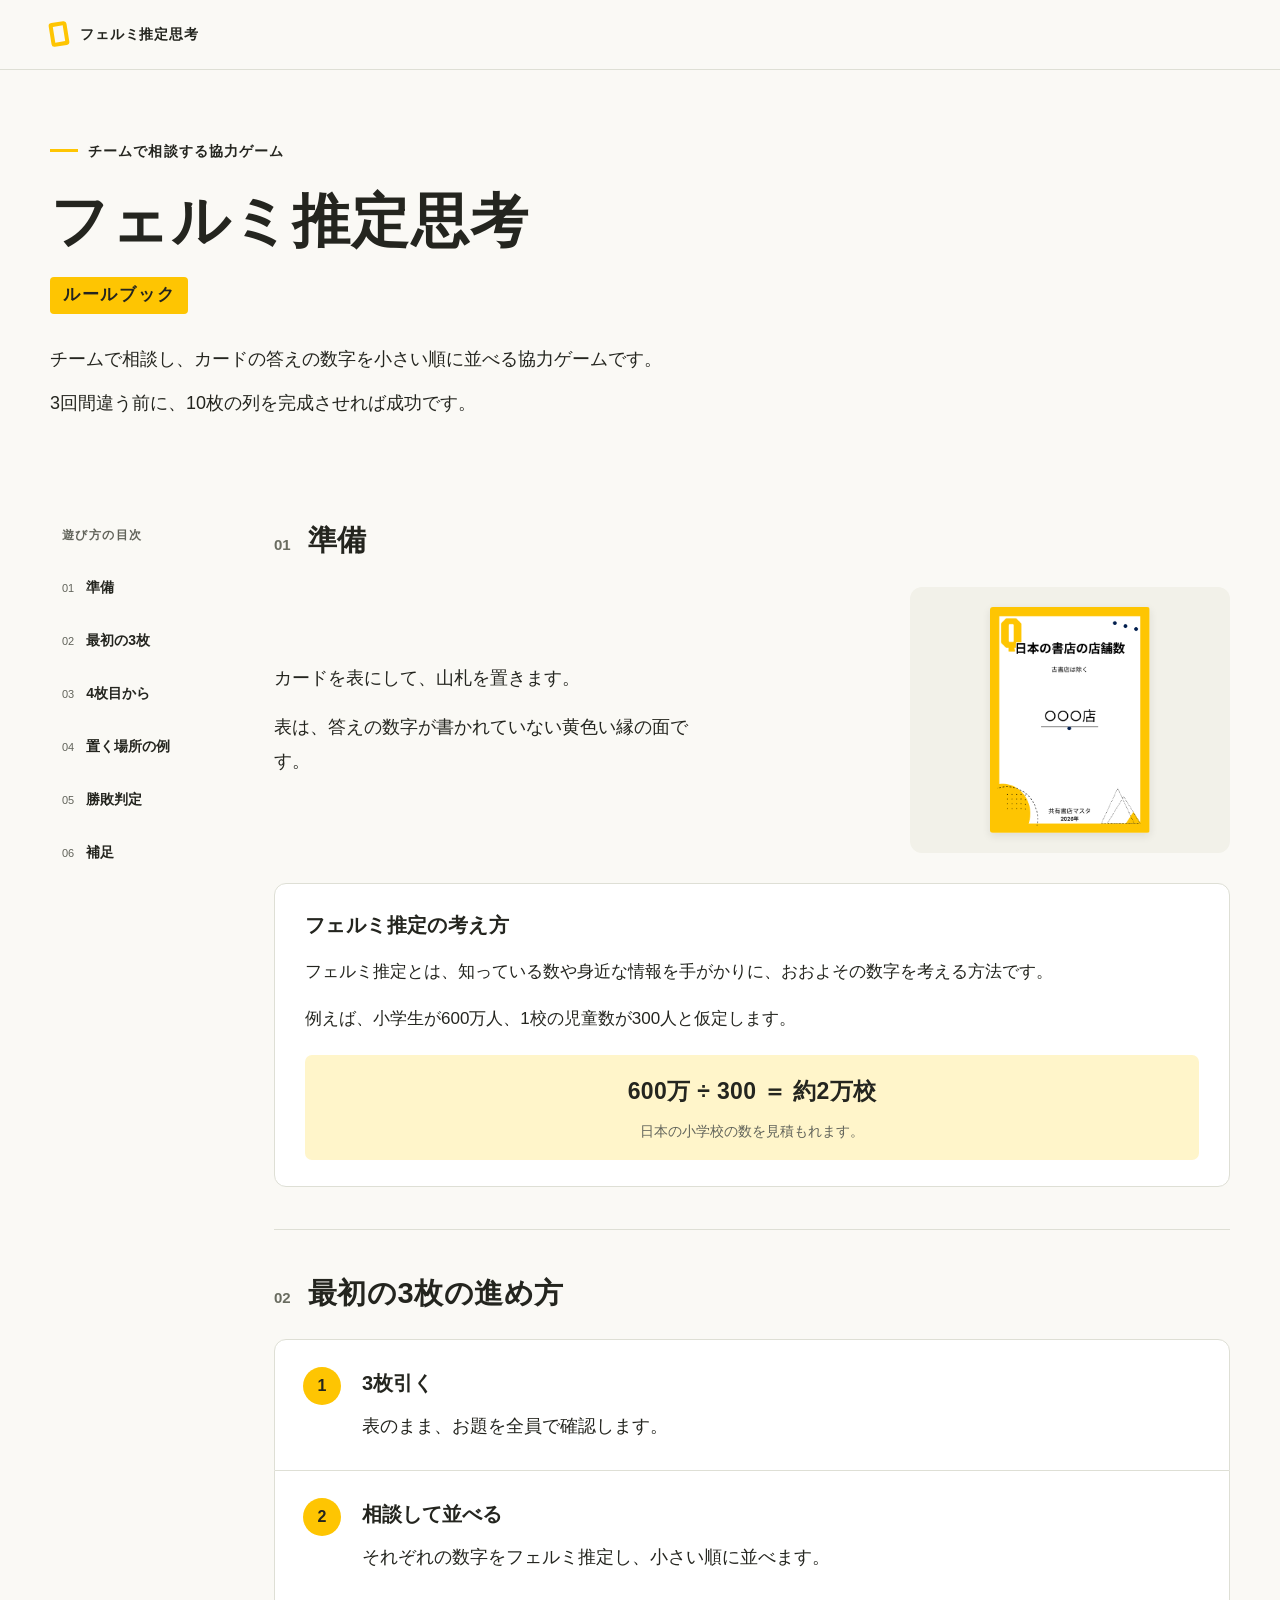
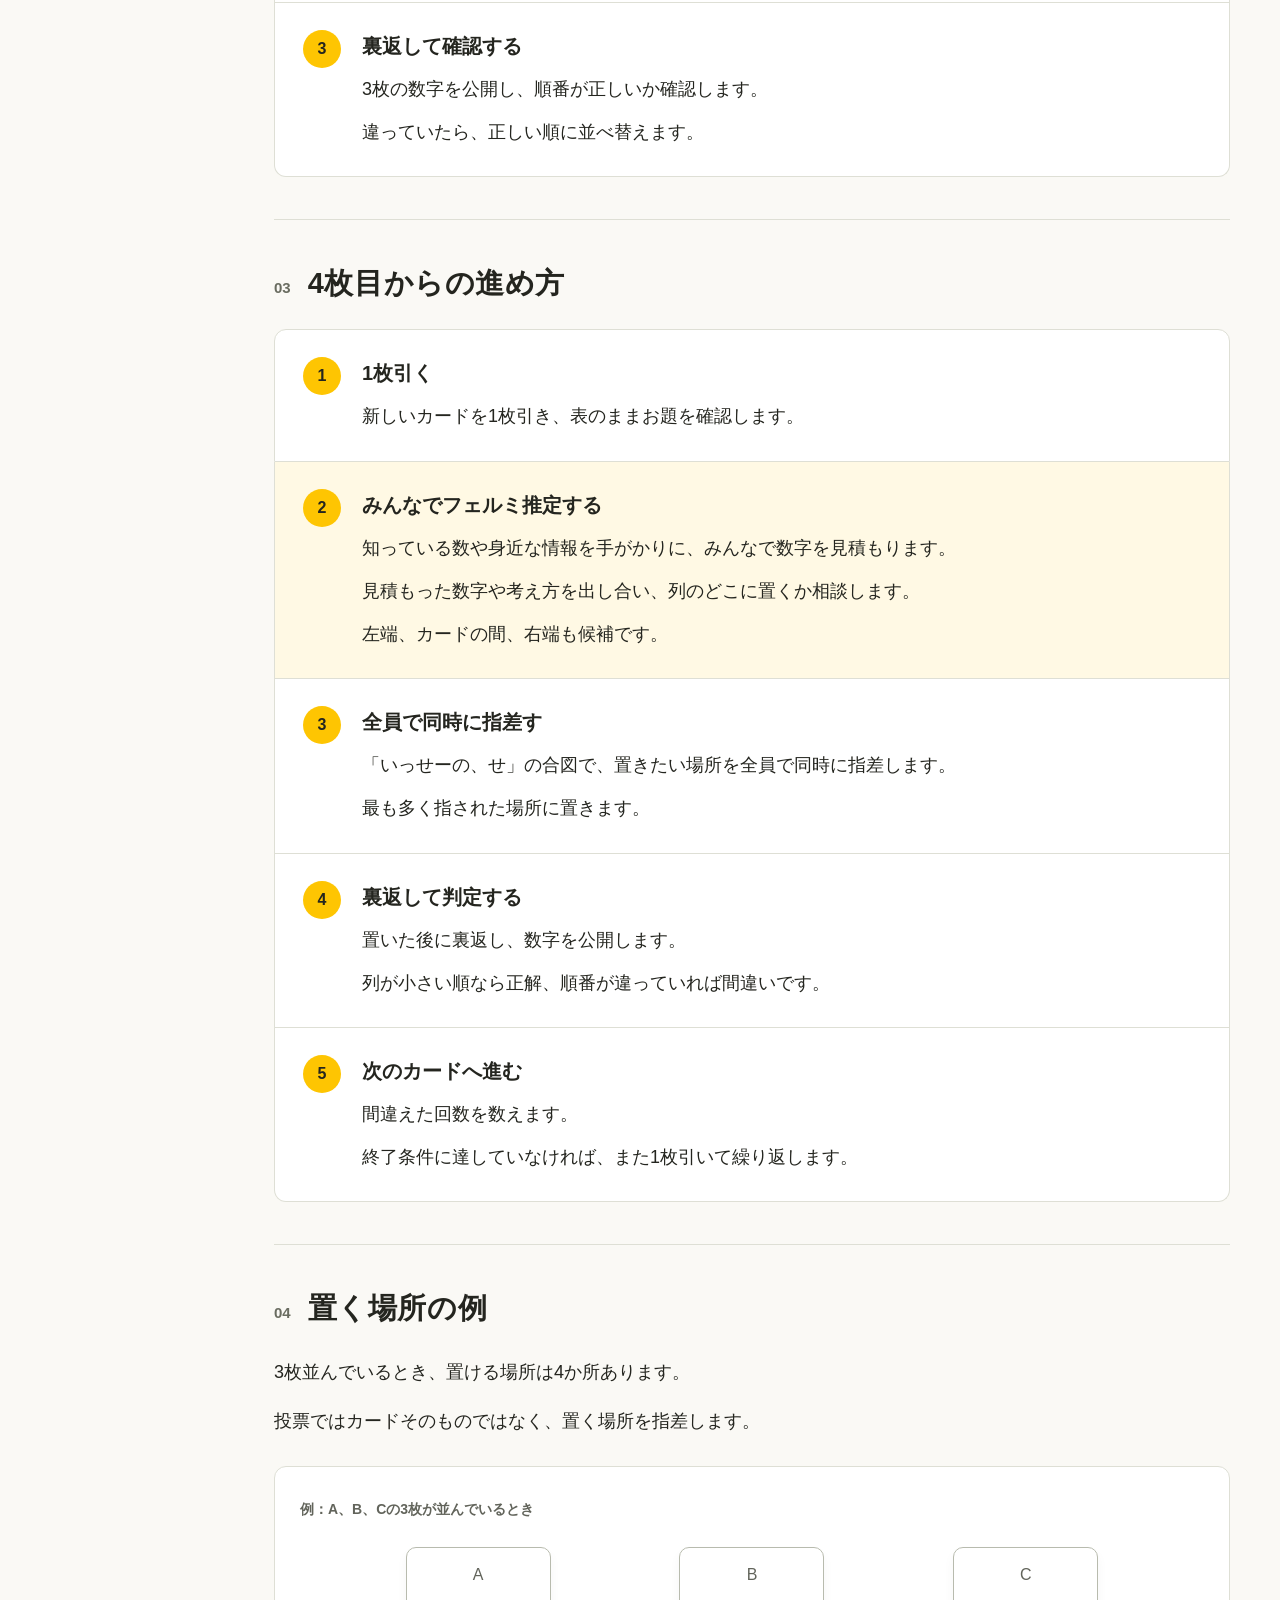
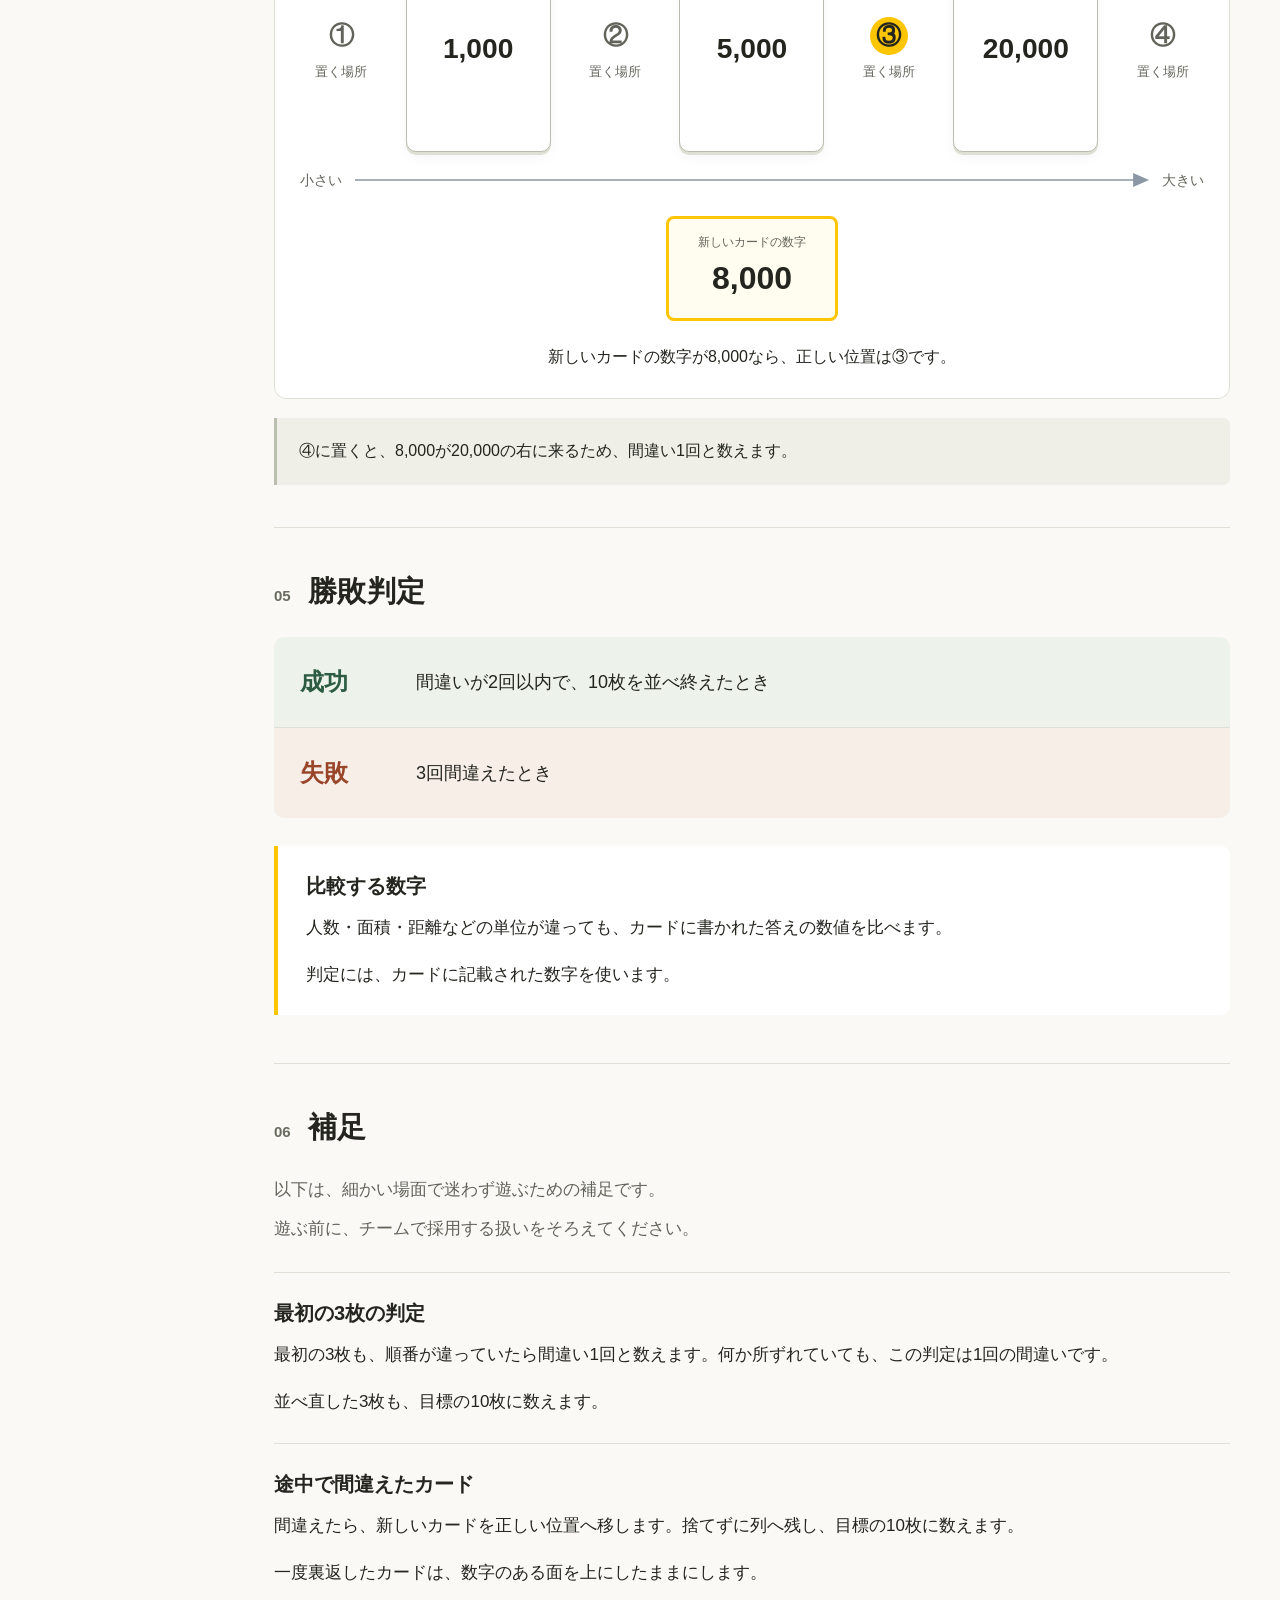
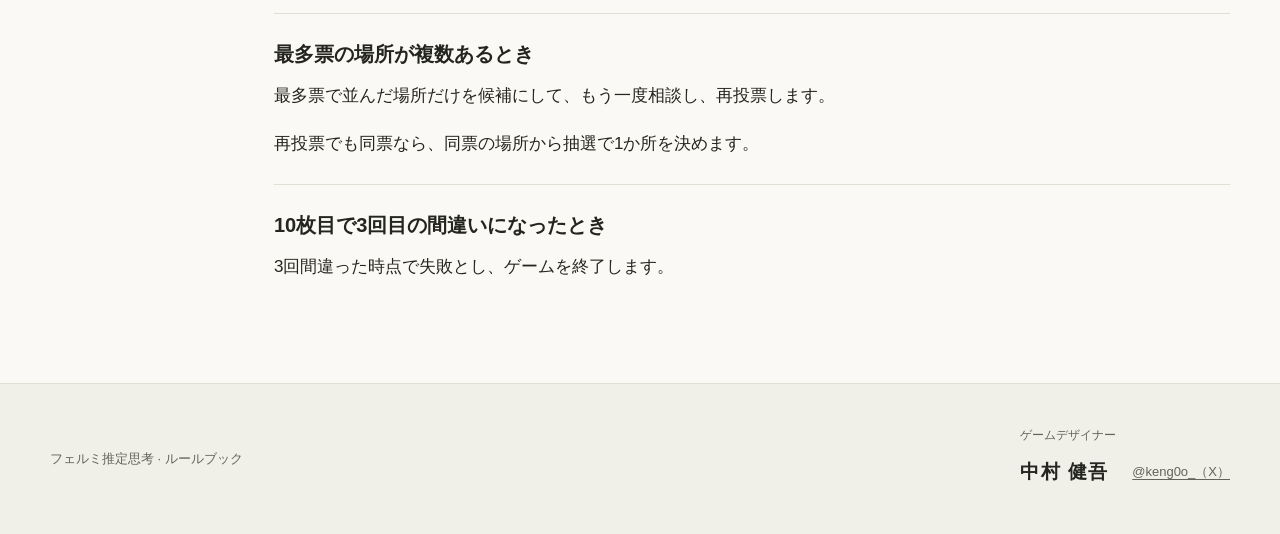
==== commit 9ac340b2: "Remove result table header row" ====
--- a/fermi/index.html
+++ b/fermi/index.html
@@ -100,8 +100,7 @@
       <section class="section" id="result" aria-labelledby="result-title">
         <div class="section-head"><span class="section-number" aria-hidden="true">05</span><h2 id="result-title">勝敗判定</h2></div>
         <table class="results" aria-label="ゲームの結果と終了条件">
-          <thead><tr><th scope="col">結果</th><th scope="col">終了条件</th></tr></thead>
-          <tbody>
+            <tbody>
             <tr><th scope="row" class="success">成功</th><td>間違いが2回以内で、10枚を並べ終えたとき</td></tr>
             <tr><th scope="row" class="failure">失敗</th><td>3回間違えたとき</td></tr>
           </tbody>
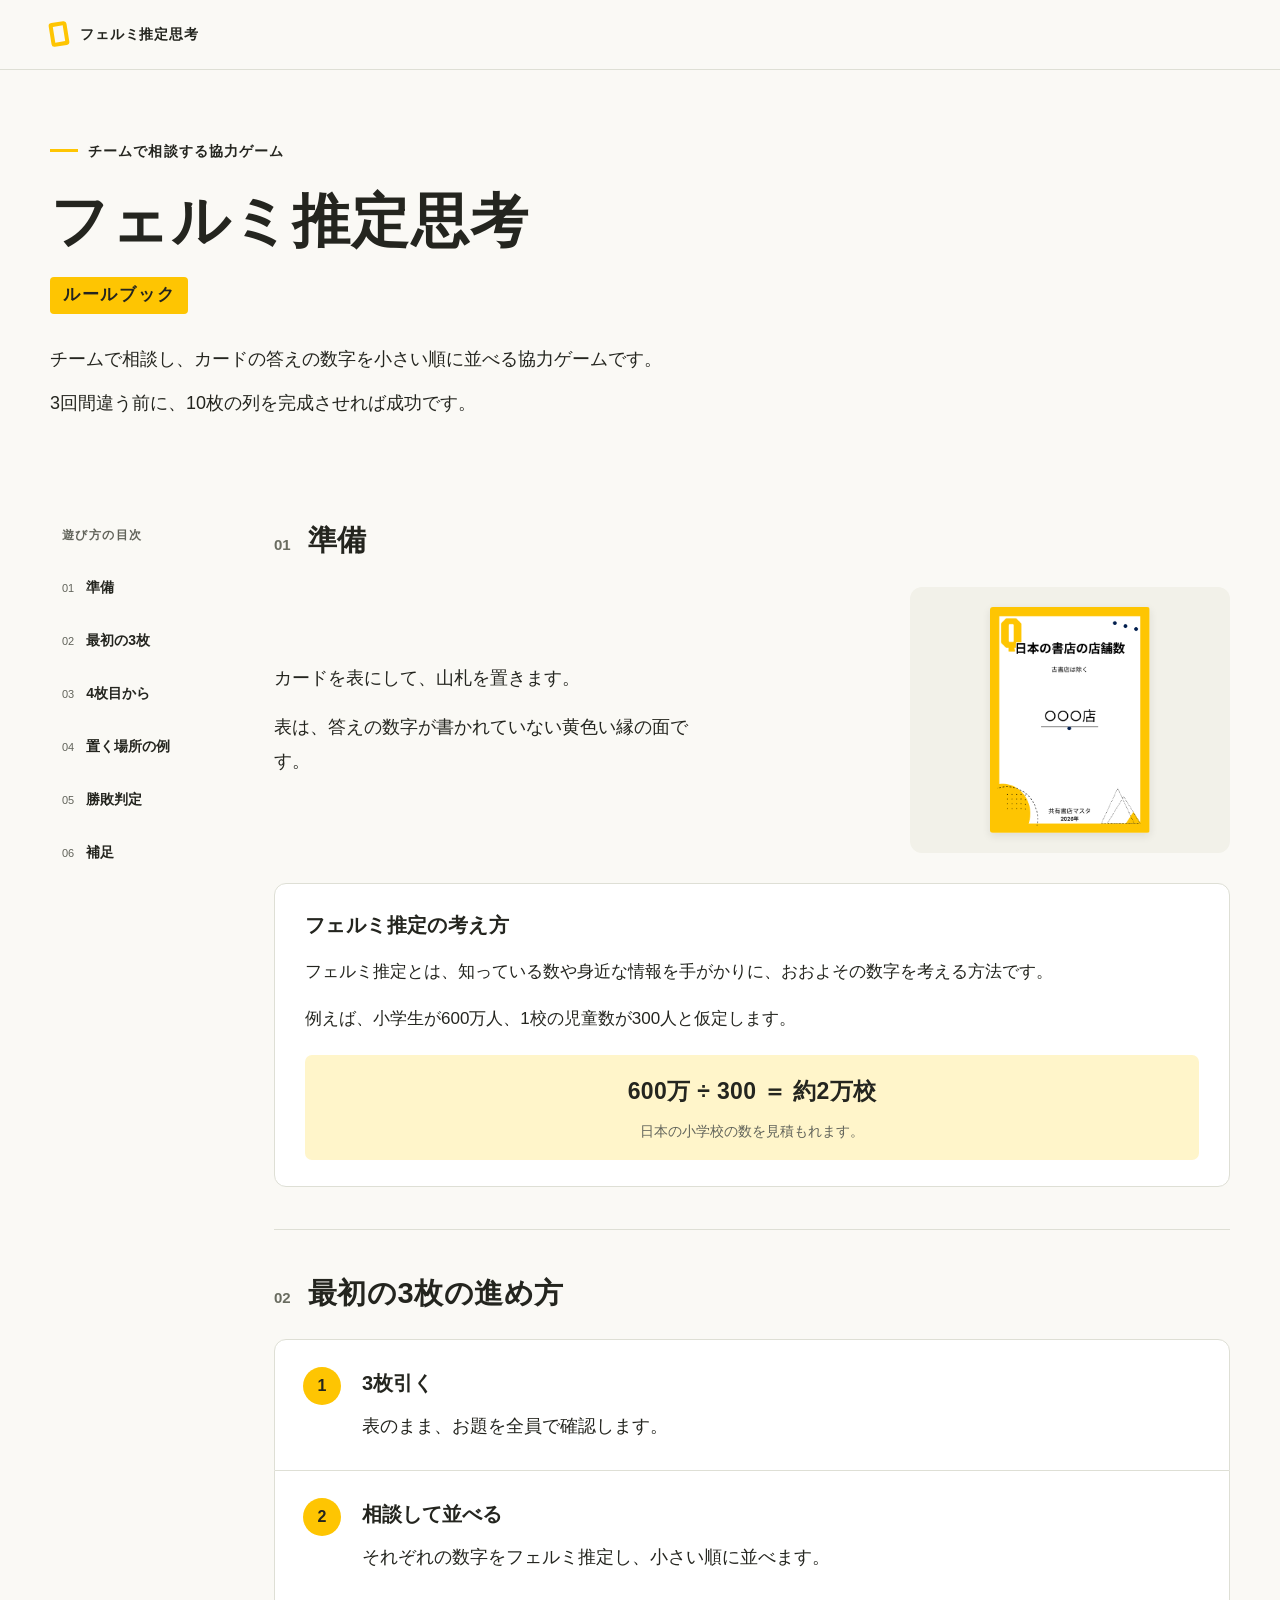
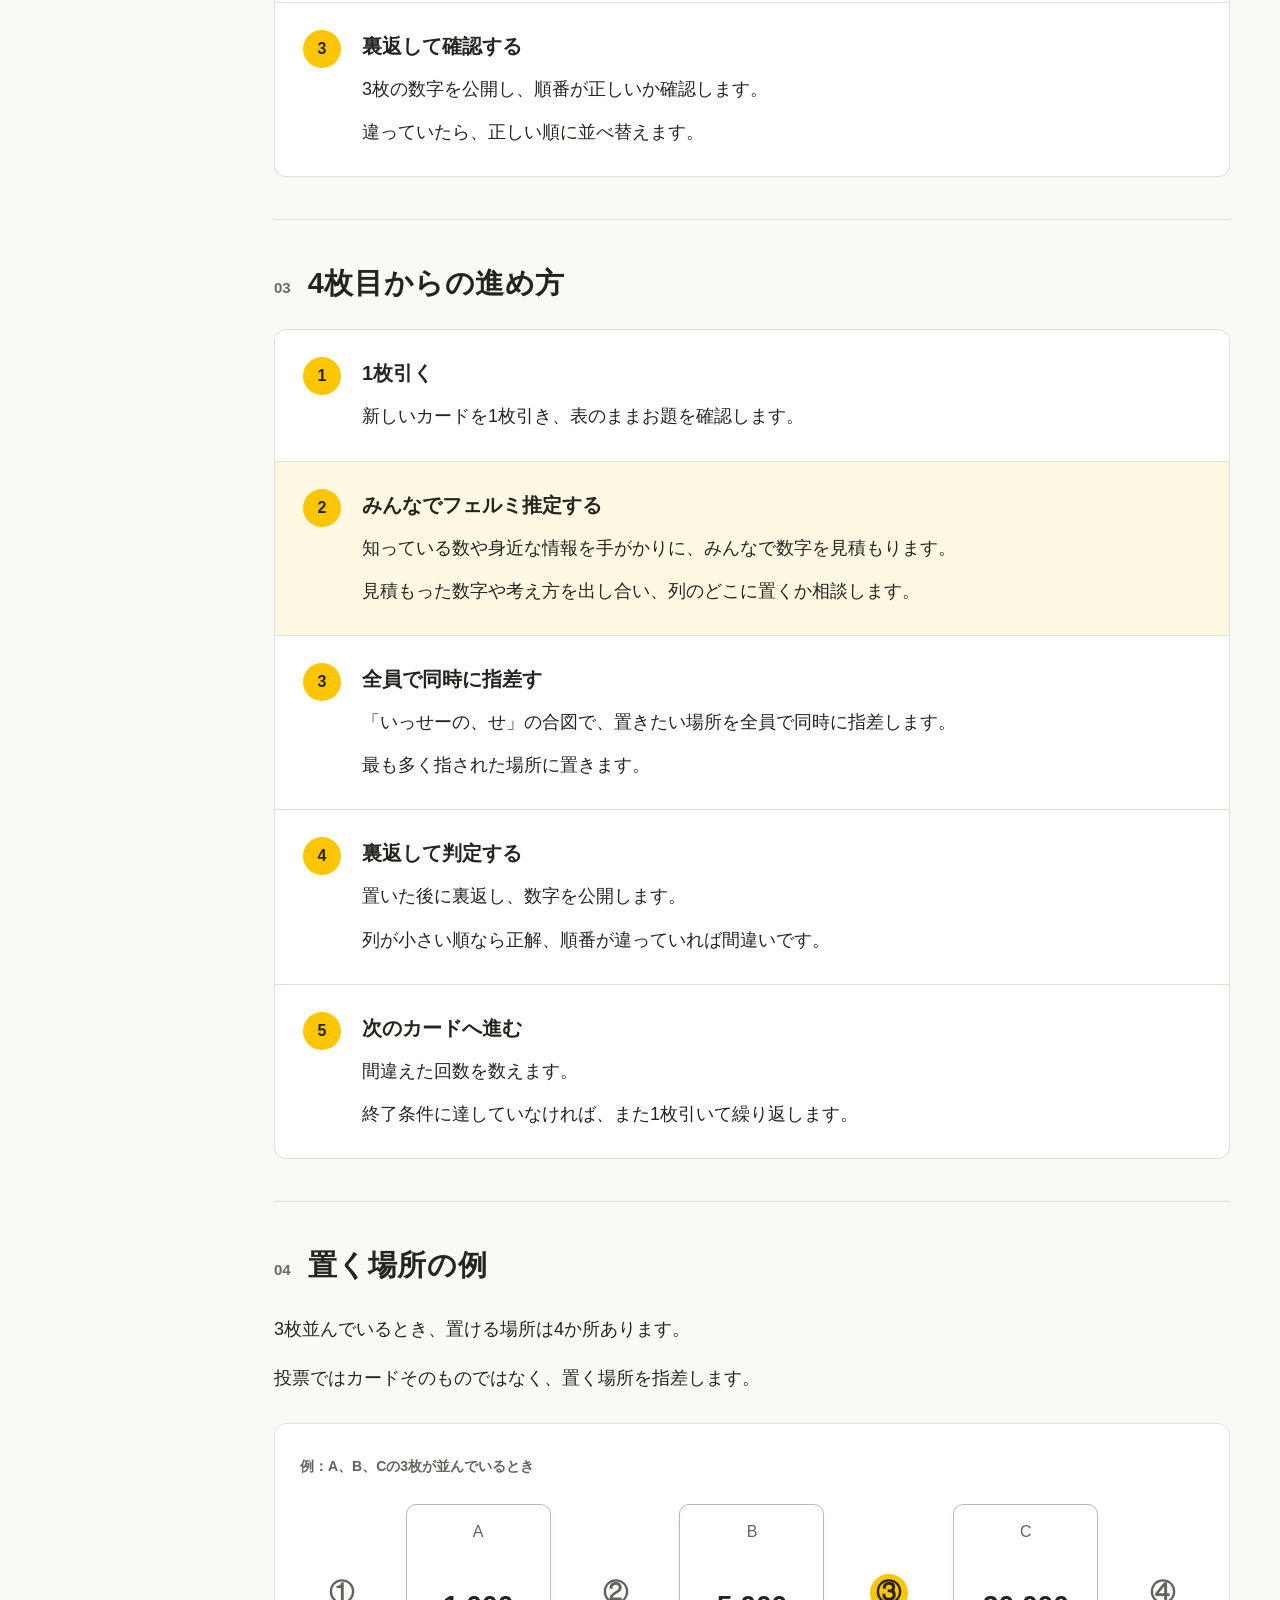
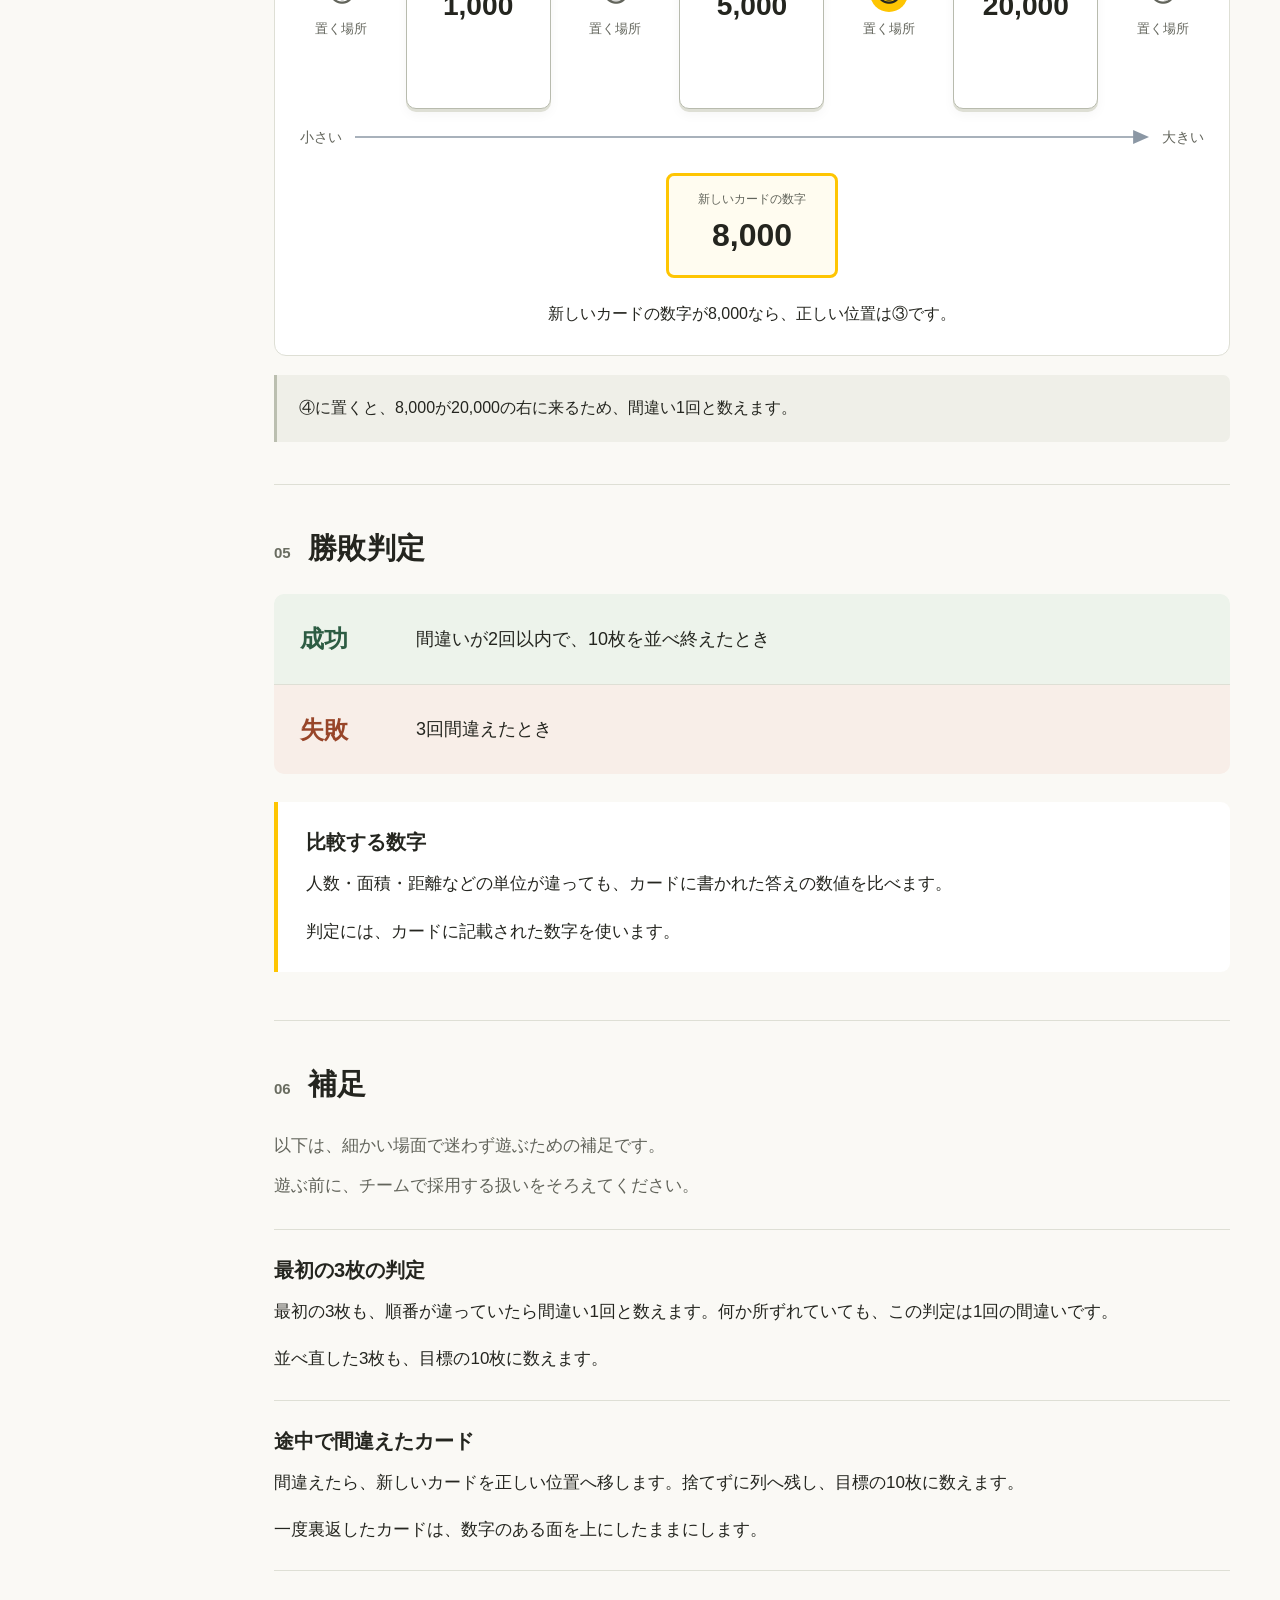
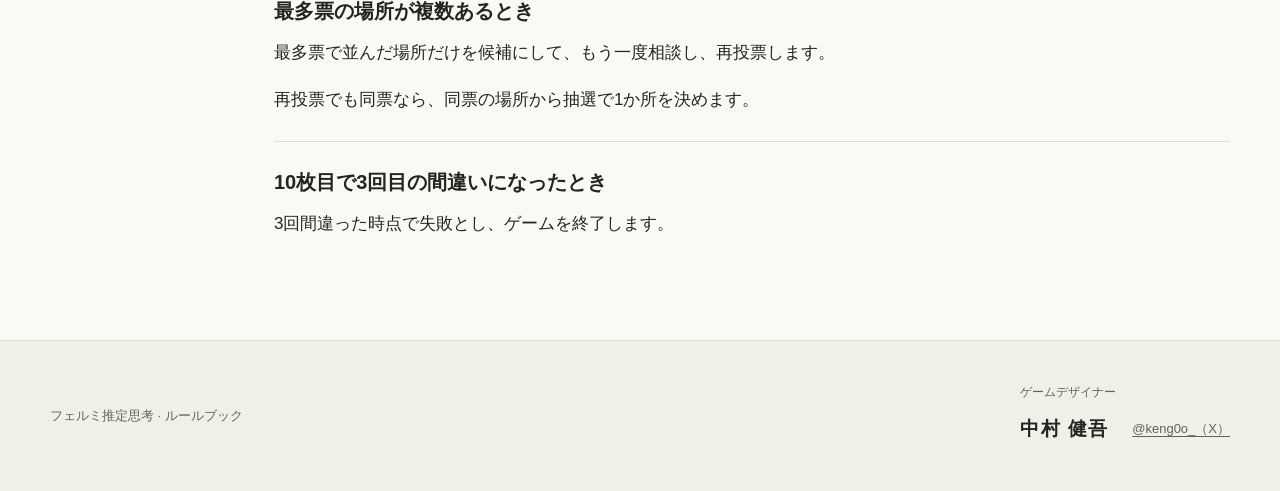
==== commit 0da529cb: "Remove redundant placement options sentence" ====
--- a/fermi/index.html
+++ b/fermi/index.html
@@ -64,7 +64,7 @@
         <div class="section-head"><span class="section-number" aria-hidden="true">03</span><h2 id="next-title">4枚目からの進め方</h2></div>
         <ol class="steps" role="list">
           <li><span class="step-number" aria-hidden="true">1</span><div><h3>1枚引く</h3><p>新しいカードを1枚引き、表のままお題を確認します。</p></div></li>
-          <li class="discussion"><span class="step-number" aria-hidden="true">2</span><div><h3>みんなでフェルミ推定する</h3><p>知っている数や身近な情報を手がかりに、みんなで数字を見積もります。</p><p>見積もった数字や考え方を出し合い、列のどこに置くか相談します。</p><p>左端、カードの間、右端も候補です。</p></div></li>
+          <li class="discussion"><span class="step-number" aria-hidden="true">2</span><div><h3>みんなでフェルミ推定する</h3><p>知っている数や身近な情報を手がかりに、みんなで数字を見積もります。</p><p>見積もった数字や考え方を出し合い、列のどこに置くか相談します。</p></div></li>
           <li><span class="step-number" aria-hidden="true">3</span><div><h3>全員で同時に指差す</h3><p>「いっせーの、せ」の合図で、置きたい場所を全員で同時に指差します。</p><p>最も多く指された場所に置きます。</p></div></li>
           <li><span class="step-number" aria-hidden="true">4</span><div><h3>裏返して判定する</h3><p>置いた後に裏返し、数字を公開します。</p><p>列が小さい順なら正解、順番が違っていれば間違いです。</p></div></li>
           <li><span class="step-number" aria-hidden="true">5</span><div><h3>次のカードへ進む</h3><p>間違えた回数を数えます。</p><p>終了条件に達していなければ、また1枚引いて繰り返します。</p></div></li>
